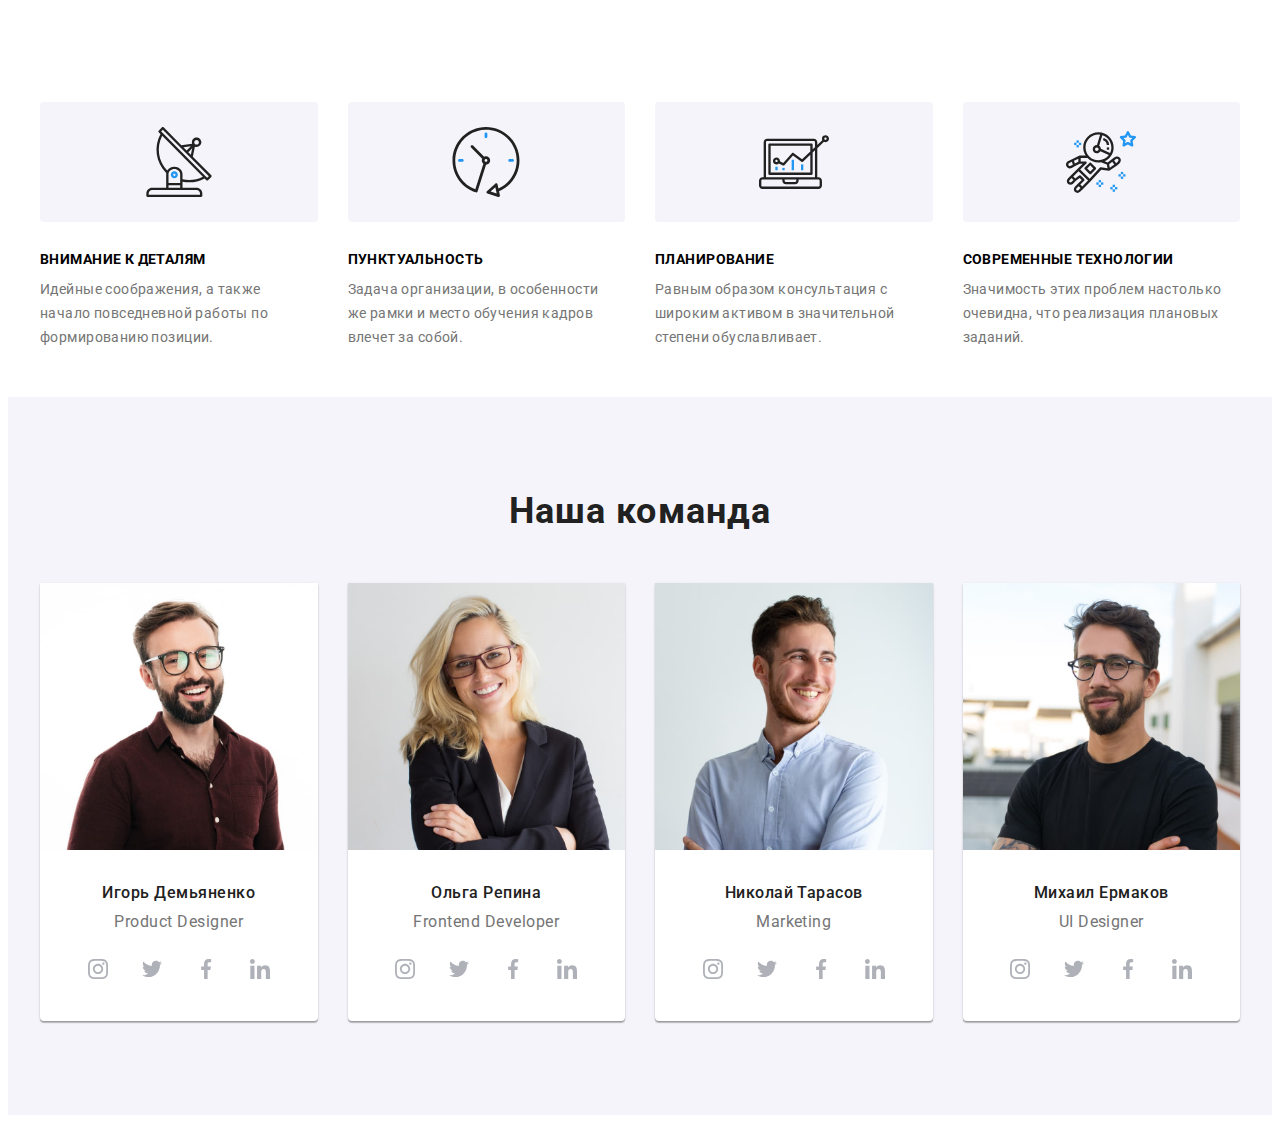
==== index.html @ 7a30603c "hw-8 section "pec" 90%" ====
<!DOCTYPE html>
<html lang="en">
<head>
    <meta charset="UTF-8">
    <meta http-equiv="X-UA-Compatible" content="IE=edge">
    <meta name="viewport" content="width=device-width, initial-scale=1.0">
    <link rel="preconnect" href="https://fonts.googleapis.com">
    <link rel="preconnect" href="https://fonts.gstatic.com" crossorigin>
    <link href="https://fonts.googleapis.com/css2?family=Raleway:wght@700&family=Roboto:wght@400;500;700;900&display=swap"
       rel="stylesheet"/>
    <title>Document</title>
<link rel="stylesheet" href="https://cdnjs.cloudflare.com/ajax/libs/modern-normalize/1.1.0/modern-normalize.min.css"
    integrity="sha512-wpPYUAdjBVSE4KJnH1VR1HeZfpl1ub8YT/NKx4PuQ5NmX2tKuGu6U/JRp5y+Y8XG2tV+wKQpNHVUX03MfMFn9Q=="
    crossorigin="anonymous" referrerpolicy="no-referrer" />
    <link rel="stylesheet" href="./css/styles.css">
    <link rel="stylesheet" href="./css/main.min.css"/>
</head>

<body>
    <!--<header class="header">
        <div class="container">
            <nav class="nav">
                <a href="" class="logo nav__logo link">Web<span class="logo__accent">Studio</span></a>
                <ul class="nav__list list">
                    <li class="nav__item">
                        <a href="" class="nav__link current link">Студия</a>
                    </li>
                    <li class="nav__item">
                        <a href="./portfolio.html" class="nav__link link">Портфолио</a>
                    </li>
                    <li class="nav__item">
                        <a href="" class="nav__link link">Контакты</a>
                    </li>
                </ul>
            </nav>
            <div class="connect">
                <ul class="connect__list list">
                    <li class="connect__item">
                        <a href="mailto:info@devstudio.com" class="connect__link link">
                            <svg class="connect__mail" width="16" height="12">
                                <use href="./images/symbol-defs.svg#icon-envelope"></use>
                            </svg>
                            info@devstudio.com
                        </a>
                    </li>
                    <li class="connect__item">
                        <a href="tel:+380961111111" class="connect__link link">
                            <svg class="connect__tel" width="10" height="16">
                                <use href="./images/symbol-defs.svg#icon-smartphone"></use>
                            </svg>
                            +38 096 111 11 11
                        </a>
                    </li>
                </ul>
            </div>
        </div>
    </header>-->
    <main>
    <!--<section class="hero">
        <div class="container">
        <h1 class="hero-title">Эффективные решения для вашего бизнеса</h1>
        <button type="button" class="hero-btn" data-modal-open>Заказать услугу</button>
        </div>
    </section>-->
    <section class="pec">
        <div class="container">
        
        <ul class="pec-list list">
            <li class="pec-item pec-icon-antenna">
                <h3 class="pec-text">Внимание к деталям</h3>
                <p class="pec-bottom-text bottom-text">Идейные соображения, а также начало повседневной работы по формированию позиции.</p>
            </li>
            <li class="pec-item pec-icon-clock">
                <h3 class="pec-text">Пунктуальность</h3>
                <p class="pec-bottom-text bottom-text">Задача организации, в особенности же рамки и место обучения кадров влечет за собой.</p>
            </li>
            <li class="pec-item pec-icon-diagram">
                <h3 class="pec-text">Планирование</h3>
                <p class="pec-bottom-text bottom-text">Равным образом консультация с широким активом в значительной степени обуславливает.</p>
            </li>
            <li class="pec-item pec-icon-astronaut">
                <h3 class="pec-text">Современные технологии</h3>
                <p class="pec-bottom-text bottom-text">Значимость этих проблем настолько очевидна, что реализация плановых заданий.</p>
            </li>
        </ul>
        </div>
    </section>
    <!--<section class="work">
        <div class="container">
        <h2 class="work-title title">Чем мы занимаемся</h2>
        <ul class="work-list list">
            <li class="work-item">
                <div class="work-img-text">
                <img src="./images/img.jpg" alt="Верстка" width="370"/>
                    <p class="work-bottom-text">
                        Десктопные Приложения
                    </p>
                </div>
            </li>
            <li class="work-item">
                <div class="work-img-text">
                <img src="./images/img_1.jpg" alt="Дизайн" width="370"/>
                <p class="work-bottom-text">
                    Мобильные приложения
                </p>
                </div>
            </li>
            <li class="work-item">
                <div class="work-img-text">
                <img src="./images/img_2.jpg" alt="Оформление" width="370"/>
                <p class="work-bottom-text">
                    Дизайнерские решения 
                </p>
                </div>
            </li>
        </ul>
        </div>
    </section>-->
    <section class="team">
        <div class="container">
        <h2 class="team__title title">Наша команда</h2>
        <ul class="team__list list">
        <li class="team__item">
            <img src="./images/img_3.jpg" alt="Мужчина в бордовой рубашке" width="270"/>
            <div class="managers">
            <h3 class="managers__name">Игорь Демьяненко</h3>
            <p class="managers__position">Product Designer</p>
            <ul class="soc__list list">
                <li class="soc__item">
                    <a href="" class="soc__link link">
                        <svg class="soc__icon" width="20" height="20">
                            <use href="./images/symbol-defs.svg#icon-instagram"></use>
                        </svg>
                    </a>
                </li>
                <li class="soc__item">
                    <a href="" class="soc__link link">
                        <svg class="soc__icon" width="20" height="20">
                            <use href="./images/symbol-defs.svg#icon-twitter"></use>
                        </svg>
                    </a>
                </li>
                <li class="soc__item">
                 <a href="" class="soc__link link">
                    <svg class="soc__icon" width="20" height="20">
                        <use href="./images/symbol-defs.svg#icon-facebook"></use>
                    </svg>
                </a>
                </li>
                <li class="soc__item">
                    <a href="" class="soc__link link">
                        <svg class="soc__icon" width="20" height="20">
                            <use href="./images/symbol-defs.svg#icon-linkedin"></use>
                        </svg>
                    </a>
                </li>
            </ul>
            </div>
        </li>
        <li class="team__item">
            <img src="./images/img_4.jpg" alt="Женщина в пиджаке" width="270" />
            <div class="managers">
            <h3 class="managers__name">Ольга Репина</h3>
            <p class="managers__position">Frontend Developer</p>
            <ul class="soc__list list">
                <li class="soc__item">
                    <a href="" class="soc__link link">
                        <svg class="soc__icon" width="20" height="20">
                            <use href="./images/symbol-defs.svg#icon-instagram"></use>
                        </svg>
                    </a>
                </li>
                <li class="soc__item">
                    <a href="" class="soc__link link">
                        <svg class="soc__icon" width="20" height="20">
                            <use href="./images/symbol-defs.svg#icon-twitter"></use>
                        </svg>
                    </a>
                </li>
                <li class="soc__item">
                    <a href="" class="soc__link link">
                        <svg class="soc__icon" width="20" height="20">
                            <use href="./images/symbol-defs.svg#icon-facebook"></use>
                        </svg>
                    </a>
                </li>
                <li class="soc__item">
                    <a href="" class="soc__link link">
                        <svg class="soc__icon" width="20" height="20">
                            <use href="./images/symbol-defs.svg#icon-linkedin"></use>
                        </svg>
                    </a>
                </li>
            </ul>
            </div>
        </li>
        <li class="team__item">
            <img src="./images/img_5.jpg" alt="Мужчина в белой рубашке" width="270" />
            <div class="managers">
            <h3 class="managers__name">Николай Тарасов</h3>
            <p class="managers__position">Marketing</p>
            <ul class="soc__list list">
                <li class="soc__item">
                    <a href="" class="soc__link link">
                        <svg class="soc__icon" width="20" height="20">
                            <use href="./images/symbol-defs.svg#icon-instagram"></use>
                        </svg>
                    </a>
                </li>
                <li class="soc__item">
                    <a href="" class="soc__link link">
                        <svg class="soc__icon" width="20" height="20">
                            <use href="./images/symbol-defs.svg#icon-twitter"></use>
                        </svg>
                    </a>
                </li>
                <li class="soc__item">
                    <a href="" class="soc__link link">
                        <svg class="soc__icon" width="20" height="20">
                            <use href="./images/symbol-defs.svg#icon-facebook"></use>
                        </svg>
                    </a>
                </li>
                <li class="soc__item">
                    <a href="" class="soc__link link">
                        <svg class="soc__icon" width="20" height="20">
                            <use href="./images/symbol-defs.svg#icon-linkedin"></use>
                        </svg>
                    </a>
                </li>
            </ul>
            </div>
        </li>
        <li class="team__item">
            <img src="./images/img_6.jpg" alt="Мужчина в черной футболке" width="270" />
            <div class="managers">
            <h3 class="managers__name">Михаил Ермаков</h3>
            <p class="managers__position">UI Designer</p>
            <ul class="soc__list list">
                <li class="soc__item">
                    <a href="" class="soc__link link">
                        <svg class="soc__icon" width="20" height="20">
                            <use href="./images/symbol-defs.svg#icon-instagram"></use>
                        </svg>
                    </a>
                </li>
                <li class="soc__item">
                    <a href="" class="soc__link link">
                        <svg class="soc__icon" width="20" height="20">
                            <use href="./images/symbol-defs.svg#icon-twitter"></use>
                        </svg>
                    </a>
                </li>
                <li class="soc__item">
                    <a href="" class="soc__link link">
                        <svg class="soc__icon" width="20" height="20">
                            <use href="./images/symbol-defs.svg#icon-facebook"></use>
                        </svg>
                    </a>
                </li>
                <li class="soc__item">
                    <a href="" class="soc__link link">
                        <svg class="soc__icon" width="20" height="20">
                            <use href="./images/symbol-defs.svg#icon-linkedin"></use>
                        </svg>
                    </a>
                </li>
            </ul>
            </div>
        </li>
        </ul>
        </div>
    </section>
    <!--<section class="clients">
        <h2 class="clients-title title">Постоянные клиенты</h2>
        <div class="container">
        <ul class="clients-list list">
            <li class="clients-item">
                <a href="" class="clients-link link">
                    <svg class="clients-icon" width="41" height="47">
                        <use href="./images/symbol-defs.svg#icon-group-1"></use>
                    </svg>
                </a>
            </li>
            <li class="clients-item">
                <a href="" class="clients-link link">
                    <svg class="clients-icon" width="40" height="52">
                        <use href="./images/symbol-defs.svg#icon-group-2"></use>
                    </svg>
                </a>
            </li>
            <li class="clients-item">
                <a href="" class="clients-link link">
                    <svg class="clients-icon" width="43" height="41">
                        <use href="./images/symbol-defs.svg#icon-group-3"></use>
                    </svg>
                </a>
            </li>
            <li class="clients-item">
                <a href="" class="clients-link link">
                    <svg class="clients-icon" width="84" height="41">
                        <use href="./images/symbol-defs.svg#icon-group-4"></use>
                    </svg>
                </a>
            </li>
            <li class="clients-item">
                <a href="" class="clients-link link">
                    <svg class="clients-icon" width="62" height="45">
                        <use href="./images/symbol-defs.svg#icon-group-5"></use>
                    </svg>
                </a>
            </li>
            <li class="clients-item">
                <a href="" class="clients-link link">
                    <svg class="clients-icon" width="94" height="44">
                        <use href="./images/symbol-defs.svg#icon-group-6"></use>
                    </svg>
                </a>
            </li>
        </ul>
        </div>
    </section>-->
    </main>
<!--<footer class="footer">
    <div class="container footer-box">
        <div class="footer-contacts">
            <p><a href="" class="footer-logo link">Web<span class="footer-logo-accent">Studio</span></a></p>
            <address>
                <ul class="footer-list list">
                    <li class="item-footer-adress">
                        <a href="https://goo.gl/maps/q3abTTobCWLt5fVt5" target="_blank"
                        rel="noopener nofollow noreferrer" class="footer-adress link">
                        г. Киев, пр-т Леси Украинки, 26
                        </a>
                    </li>
                    <li class="item-footer-mail">
                        <a href="mailto:info@devstudio.com" class="footer-mail link">
                            info@devstudio.com
                        </a>
                    </li>
                    <li class="item-footer-mail">
                        <a href="tel:+380961111111" class="footer-tel link">
                            +38 096 111 11 11
                        </a>
                    </li>
                </ul>
            </address>
        </div>
        <div class="footer-connect">
            <p class="connect-title">Присоединяйтесь</p>
            <ul class="connect-soc-list list">
                <li class="connect-soc-item">
                    <a href="" class="connect-soc-link link">
                        <svg class="connect-soc-icon" width="20" height="20">
                            <use href="./images/symbol-defs.svg#icon-instagram"></use>
                        </svg>
                    </a>
                </li>
                <li class="connect-soc-item">
                    <a href="" class="connect-soc-link link">
                        <svg class="connect-soc-icon" width="20" height="20">
                            <use href="./images/symbol-defs.svg#icon-twitter"></use>
                        </svg>
                    </a>
                </li>
                <li class="connect-soc-item">
                    <a href="" class="connect-soc-link link">
                        <svg class="connect-soc-icon" width="20" height="20">
                            <use href="./images/symbol-defs.svg#icon-facebook"></use>
                        </svg>
                    </a>
                </li>
                <li class="connect-soc-item">
                    <a href="" class="connect-soc-link link">
                        <svg class="connect-soc-icon" width="20" height="20">
                            <use href="./images/symbol-defs.svg#icon-linkedin"></use>
                        </svg>
                    </a>
                </li>
            </ul>
        </div>
        <div class="footer-mailing">
            <p class="footer-mailing-title">Подпишитесь на рассылку</p>
            <div class="footer-mailing-input">
                    <input
                    type="email"
                    name="user-email"
                    class="footer-input"
                    placeholder="E-mail"
                    required
                    />
                <button type="submit" class="footer-btn">
                    Подписаться
                    <svg class="footer-send-icon" width="24" height="24">
                        <use href="./images/symbol-defs.svg#icon-icon-send"></use>
                    </svg>
                </button>
        </div>
    </div>

</footer>-->
<!--<div class="backdrop is-hidden" data-modal>
    <div class="modal">
     <button type="button" class="modal-close-btn" data-modal-close>
        <svg class="modal-btn-icon" width="18" height="18">
            <use href="./images/symbol-defs.svg#icon-close-black-18dp-2-1-1"></use>
        </svg>
     </button> 
     <p class="modal-title">Оставьте свои данные, мы вам перезвоним</p>
     <form>
        <div class="modal-field">
        <label for="user-name" class="modal-label">Имя</label>
        <div class="input-wrap">
        <input
         type="text"
         name="user-name"
         class="modal-input"
         placeholder=""
         required
         id="user-name"/>
         <svg class="modal-icon" width="18" height="18">
            <use href="./images/symbol-defs.svg#icon-person-black-18dp-1"></use>
         </svg>
        </div>
        </div>
         <div class="modal-field">
        <label for="user-tel" class="modal-label">Телефон</label>
        <div class="input-wrap">
        <input
         type="tel"
         name="user-tel"
         class="modal-input"
         placeholder=""
         required
         id="user-tel"/>
        <svg class="modal-icon" width="18" height="18">
            <use href="./images/symbol-defs.svg#icon-phone-black-18dp-1"></use>
        </svg>
        </div>
        </div>
         <div class="modal-field">
        <label for="user-email" class="modal-label">Почта</label>
        <div class="input-wrap">
        <input
        type="email"
        name="user-email"
        class="modal-input"
        placeholder=""
        required
        id="user-email"/>
        <svg class="modal-icon" width="18" height="18">
            <use href="./images/symbol-defs.svg#icon-email-black-18dp-1"></use>
        </svg>
        </div>
        </div>
        <div class="modal-field">
        <label for="user-teхt" class="modal-label">Комментарий</label>
        <textarea
         name="user-text"
         id="user-text"
         class="modal-text"
         placeholder="Введите текст"></textarea>
        </div>
        <div class="modal-field-chek">
            <input
              type="checkbox"
              name="privacy"
              value="true"
              class="modal-check visually-hidden"
              id="privacy"
              />
              <label for="privacy" class="check-text">
                <span>
                <svg class="check-icon" width="11" height="8">
                    <use href="./images/symbol-defs.svg#icon-icon-check"></use>
                </svg>
                </span>Соглашаюсь с рассылкой и принимаю <a href="" class="checkbox-link">Условия договора</a>
                </label>
        </div>
        <button type="submit" class="modal-btn btn">Отправить</button>
     </form>
    </div>
</div>-->
<script src="https://unpkg.com/aos@2.3.1/dist/aos.js"></script>
<script>
    AOS.init();
</script>
<script src="./js/modal.js"></script>
</body>
</html>
---- css/main.min.css ----
:root{--accent-color: #2196F3;--accent-background-color: #2F303A;--timing-function: cubic-bezier(0.4, 0, 0.2, 1)}p,h1,h2,h3,h4,h5,h6{margin:0}ul,ol{margin:0;padding-left:0}button{cursor:pointer}img{max-width:100%;height:auto;width:100%}body{font-family:"Roboto",sans-serif;background-color:#fff}.list{list-style:none}.link{text-decoration:none}.visually-hidden{position:absolute;white-space:nowrap;width:1px;height:1px;overflow:hidden;border:0;padding:0;clip:rect(0 0 0 0);clip-path:inset(50%);margin:-1px}.container{width:100%;margin:0 auto;padding-left:15px;padding-right:15px}@media screen and (min-width: 480px){.container{width:480px}}@media screen and (min-width: 768px){.container{width:768px}}@media screen and (min-width: 1200px){.container{width:1200px}}.title{font-weight:700;font-size:28px;line-height:1.17;text-align:center;letter-spacing:.03em;color:#212121}@media screen and (min-width: 768px){.title{font-size:28px;line-height:1.17}}@media screen and (min-width: 1200px){.title{font-size:36px;line-height:1.16}}.btn{font-family:inherit;font-weight:500;font-size:16px;line-height:1.62;text-align:center;letter-spacing:.03em;cursor:pointer}.bottom-text{font-weight:400;letter-spacing:.03em;color:#757575}.soc__list{display:flex;justify-content:center}.soc__item{width:44px;height:44px;margin-right:10px}.soc__item:last-child{margin-right:0px}.soc__link{width:100%;height:100%;background-color:#fff;border-radius:50%;display:flex;align-items:center;justify-content:center;transition-property:background-color;transition-duration:250ms;transition-timing-function:var(--timing-function);transition-delay:0}.soc__link:hover,.soc__link:focus{background-color:#2196f3}.soc__link:hover .soc__icon,.soc__link:hover .soc__icon,.soc__link:focus .soc__icon,.soc__link:focus .soc__icon{fill:#fff}.soc__icon{fill:#afb1b8;transition-property:fill;transition-duration:250ms;transition-timing-function:var(--timing-function);transition-delay:0}.backdrop{width:100%;height:100%;position:fixed;top:0;background-color:rgba(25,38,28,.4);transition:opacity 500ms,visibility 500ms}.backdrop .is-hidden .modal{transform:translate(-50%, -50%) scale(0) rotate(180deg)}.modal{width:528px;min-height:581px;background:#fff;box-shadow:0px 1px 3px rgba(0,0,0,.12),0px 1px 1px rgba(0,0,0,.14),0px 2px 1px rgba(0,0,0,.2);border-radius:4px;position:absolute;left:50%;top:50%;transform:translate(-50%, -50%) scale(1) rotate(0);transition:transform 500ms;padding:40px}.modal-close-btn{width:30px;height:30px;background-color:rgba(0,0,0,0);border:1px solid #999;border-radius:50%;position:absolute;top:8px;right:8px;display:flex;align-items:center;justify-content:center;padding:0}.modal-btn-icon:hover{fill:#2196f3}.is-hidden{visibility:hidden;opacity:0;pointer-events:none}.no-scroll{overflow:hidden}.modal-title{font-weight:700;font-size:20px;line-height:1.15;text-align:center;letter-spacing:.03em;color:#212121;margin-bottom:12px}.modal-input{width:100%;height:40px;border:1px solid rgba(33,33,33,.2);border-radius:4px;cursor:pointer;padding-left:42px;transition-property:border-color;transition-duration:250ms;transition-timing-function:var(--timing-function);transition-delay:0}.modal-input:hover,.modal-input:focus{border-color:#2196f3}.modal-input:hover+.modal-icon,.modal-input:hover+.modal-icon,.modal-input:focus+.modal-icon,.modal-input:focus+.modal-icon{fill:#2196f3}.modal-field{margin-bottom:10px}.input-wrap{position:relative}.modal-icon{position:absolute;left:12px;top:50%;transform:translateY(-50%);transition-property:fill;transition-duration:250ms;transition-timing-function:var(--timing-function);transition-delay:0}.modal-icon:hover,.modal-icon:focus{fill:#2196f3}.modal-label{font-weight:400;font-size:12px;line-height:1.16;letter-spacing:.01em;color:#757575;margin-bottom:4px;display:block}.modal-text{width:100%;height:120px;border:1px solid rgba(33,33,33,.2);border-radius:4px;resize:none;margin-bottom:4px;cursor:pointer;padding-top:12px;padding-left:16px;transition-property:border-color;transition-duration:250ms;transition-timing-function:var(--timing-function);transition-delay:0}.modal-text:hover,.modal-text:focus{border-color:#2196f3}.modal-text::placeholder{font-weight:400;font-size:12px;line-height:1.16;letter-spacing:.01em;color:rgba(117,117,117,.5)}.modal-field-check{margin-top:10px}.check-text{font-family:"Roboto";font-style:normal;font-weight:400;font-size:14px;line-height:1.71;letter-spacing:.03em;color:#757575;display:flex;justify-content:center;align-items:center;margin-top:10px}.check-text span{width:16px;height:15px;border:2px solid #212121;border-radius:3px;margin-right:7px;display:flex;align-items:center;justify-content:center}.check-icon{fill:rgba(0,0,0,0)}.modal-check:checked+.check-text span{background-color:var(--accent-color);border:none}.modal-check:checked+.check-text .check-icon{fill:#fff}.checkbox-link{margin-left:5px;color:var(--accent-color)}.modal-btn{width:200px;height:50px;font-weight:700;font-size:16px;line-height:30px;display:flex;justify-content:center;align-items:center;text-align:center;letter-spacing:.06em;color:#fff;background:#2196f3;box-shadow:0px 4px 4px rgba(0,0,0,.15);border-radius:4px;border:none;cursor:pointer;margin-left:125px;margin-top:30px;transition-property:background,box-shadow,border-radius;transition-duration:250ms;transition-timing-function:var(--timing-function);transition-delay:0}.modal-btn:hover,.modal-btn:focus{background:#188ce8;box-shadow:0px 4px 4px rgba(0,0,0,.15);border-radius:4px}.header{background-color:#fff;padding-top:25px;padding-bottom:25px;border:1px solid #ececec}.header .container{display:flex;align-items:center}.nav{display:flex;align-items:center}.nav__list{display:flex}.connect__list{display:flex}.nav__logo{font-family:"Raleway";font-weight:700;font-size:26px;line-height:1.19;letter-spacing:.03em;color:var(--accent-color);margin-right:93px}.logo__accent{color:#212121}.nav__link{font-weight:500;font-size:14px;line-height:1.14;letter-spacing:.02em;color:#212121;position:relative;transition-property:color;transition-duration:250ms;transition-timing-function:var(--timing-function);transition-delay:0}.nav__link.current::after{content:"";position:absolute;width:100%;height:4px;background-color:var(--accent-color);border-radius:2px;left:0;bottom:-34px}.nav__link:hover,.nav__link:focus{color:var(--accent-color)}.nav__item{transition-property:fill;transition-duration:250ms;transition-timing-function:var(--timing-function);transition-delay:0}.nav__item:not(:last-child){margin-right:50px}.nav__item:hover .connect__mail,.nav__item:focus .connect__mail{fill:var(--accent-color)}.nav__item:hover .connect__tel,.nav__item:focus .connect__tel{fill:var(--accent-color)}.connect__item{justify-content:center;transition-property:fill;transition-duration:250ms;transition-timing-function:var(--timing-function);transition-delay:0}.connect__item:not(:last-child){margin-right:50px}.connect{margin-left:auto}.connect__link{font-weight:500;font-size:14px;line-height:1.14;letter-spacing:.02em;color:#757575;transition-property:color;transition-duration:250ms;transition-timing-function:var(--timing-function);transition-delay:0}.connect__link:hover,.connect__link:focus{color:var(--accent-color)}.connect__mail{width:16px;height:12px;background-color:#fff;display:inline-block;justify-content:center;align-items:center;margin-right:10px;transition-property:fill;transition-duration:250ms;transition-timing-function:var(--timing-function);transition-delay:0;fill:currentColor}.connect__tel{width:10px;height:16px;background-color:#fff;display:inline-block;justify-content:center;align-items:center;margin-right:10px;transition-property:fill;transition-duration:250ms;transition-timing-function:var(--timing-function);transition-delay:0;fill:currentColor}.hero{background-color:var(--accent-background-color);background-image:linear-gradient(rgba(47, 48, 58, 0.4), rgba(47, 48, 58, 0.4)),url(../images/hero-bg.jpg);background-repeat:no-repeat;background-position:center;background-size:cover;padding-top:200px;padding-bottom:210px;align-items:center;justify-content:center}.hero-title{font-weight:900;font-size:44px;line-height:1.36;text-align:center;letter-spacing:.06em;text-transform:uppercase;width:696px;color:#fff;margin:0 auto}.hero-btn{width:200px;height:50px;font-family:inherit;font-weight:700;font-size:16px;line-height:1.87;display:flex;justify-content:center;align-items:center;text-align:center;letter-spacing:.06em;color:#fff;background:#2196f3;box-shadow:0px 4px 4px rgba(0,0,0,.15);border-radius:4px;cursor:pointer;margin-top:30px;margin-left:500px;transition-property:background,box-shadow,border-radius;transition-duration:250ms;transition-timing-function:var(--timing-function);transition-delay:0}.hero-btn:hover,.hero-btn:focus{background:#188ce8;box-shadow:0px 4px 4px rgba(0,0,0,.15);border-radius:4px}.pec{padding-top:60px;padding-bottom:60px}@media screen and (min-width: 768px){.pec{padding-top:60px;padding-bottom:60px}}@media screen and (min-width: 1200px){.pec{padding-top:94px;padding-bottom:47px}}.pec-text{font-weight:700;font-size:14px;line-height:1.14;letter-spacing:.03em;text-transform:uppercase;text-align:center;color:var(--contet-title-color)}@media screen and (min-width: 768px){.pec-text{text-align:center}}@media screen and (min-width: 1200px){.pec-text{text-align:left}}.pec-list{display:flex;flex-wrap:wrap;gap:30px}.pec-bottom-text{font-size:14px;line-height:1.71;padding-top:10px;width:450px}@media screen and (min-width: 768px){.pec-bottom-text{width:354px}}@media screen and (min-width: 1200px){.pec-bottom-text{width:270px}}.pec-item{width:100%}@media screen and (min-width: 768px){.pec-item{width:calc((100% - 30px)/2)}}@media screen and (min-width: 1200px){.pec-item{width:calc((100% - 90px)/4)}}.pec-item::before{display:block;content:"";height:120px;background:#f5f4fa;border-radius:4px;background-repeat:no-repeat;background-position:center;margin-bottom:30px}.pec-icon-antenna::before{background-image:url(../images/antenna-pec.svg)}.pec-icon-clock::before{background-image:url(../images/clock-pec.svg)}.pec-icon-diagram::before{background-image:url(../images/diagram-pec.svg)}.pec-icon-astronaut::before{background-image:url(../images/astronaut-pec.svg)}.work{padding-top:47px;padding-bottom:94px}.work-list{margin-top:50px;display:flex}.work-item:not(:last-child){margin-right:30px}.work-img-text{position:relative;overflow:hidden;width:100%}.work-bottom-text{position:absolute;width:100%;height:70px;bottom:4px;font-weight:700;font-size:14px;line-height:1,14;text-align:center;letter-spacing:.03em;text-transform:uppercase;padding-top:27px;padding-bottom:27px;color:#fff;background-color:rgba(47,48,58,.8)}.team{background-color:#f5f4fa;padding-top:60px;padding-bottom:60px}@media screen and (min-width: 768px){.team{padding-top:60px;padding-bottom:60px}}@media screen and (min-width: 1200px){.team{padding-top:94px;padding-bottom:94px}}.team__title{margin-bottom:30px}@media screen and (min-width: 768px){.team__title{margin-bottom:30px}}@media screen and (min-width: 1200px){.team__title{margin-bottom:50px}}.team__list{display:flex;flex-wrap:wrap;gap:30px}.team__item{width:100%;background-color:#fff;box-shadow:0px 1px 3px rgba(0,0,0,.12),0px 1px 1px rgba(0,0,0,.14),0px 2px 1px rgba(0,0,0,.2);border-radius:0px 0px 4px 4px}@media screen and (min-width: 768px){.team__item{width:calc((100% - 30px)/2)}}@media screen and (min-width: 1200px){.team__item{width:calc((100% - 90px)/4)}}.managers{padding-top:30px;padding-bottom:30px}.managers__name{font-weight:500;font-size:16px;line-height:1.18;text-align:center;letter-spacing:.03em;color:#212121}.managers__position{font-weight:400;letter-spacing:.03em;color:#757575;font-size:16px;line-height:1.18;text-align:center;margin-top:10px;margin-bottom:16px}.footer{background-color:var(--accent-background-color);font-style:normal;padding-top:60px;padding-bottom:60px;display:flex}.footer-box{display:inline-flex}.footer-connect{margin-left:70px;margin-top:12px}.footer-logo{font-family:"Raleway";font-weight:700;font-size:26px;line-height:1.19;letter-spacing:.03em;color:var(--accent-color)}.footer-list{margin-top:20px}.footer-adress{font-style:normal;font-weight:400;font-size:14px;line-height:1.71;letter-spacing:.03em;margin-bottom:9px;color:#fff;transition-property:color;transition-duration:250ms;transition-timing-function:var(--timing-function);transition-delay:0}.footer-adress:hover,.footer-adress:focus{color:var(--accent-color)}.footer-mail{font-style:normal;font-weight:400;font-size:14px;line-height:1.71;letter-spacing:.03em;color:rgba(255,255,255,.6);transition-property:color;transition-duration:250ms;transition-timing-function:var(--timing-function);transition-delay:0}.footer-mail:hover,.footer-mail:focus{color:var(--accent-color)}.footer-tel{font-style:normal;font-weight:400;font-size:14px;line-height:1.71;letter-spacing:.03em;color:rgba(255,255,255,.6);transition-property:color;transition-duration:250ms;transition-timing-function:var(--timing-function);transition-delay:0}.footer-tel:hover,.footer-tel:focus{color:var(--accent-color)}.footer-logo-accent{color:#f5f4fa}.item-footer-mail{margin-top:9px}.item-footer-tel{margin-top:9px}.connect-soc-list{display:flex}.connect-soc-item{width:44px;height:44px;margin-right:10px}.connect-soc-item:last-child{margin-right:10px}.connect-soc-link{width:100%;height:100%;background-color:rgba(255,255,255,.1);border-radius:50%;display:flex;align-items:center;justify-content:center;transition-property:background-color;transition-duration:250ms;transition-timing-function:var(--timing-function);transition-delay:0}.connect-soc-link:hover,.connect-soc-link:focus{background-color:#2196f3}.connect-soc-link:hover .connect-soc-icon,.connect-soc-link:hover .connect-soc-icon,.connect-soc-link:focus .connect-soc-icon,.connect-soc-link:focus .connect-soc-icon{fill:#fff}.connect-soc-icon{fill:#fff;transition-property:fill;transition-duration:250ms;transition-timing-function:var(--timing-function);transition-delay:0}.connect-soc{padding-top:72px;padding-bottom:100px}.connect-soc-list{margin-top:20px}.connect-title{font-weight:700;font-size:14px;line-height:1.14;letter-spacing:.03em;text-transform:uppercase;color:#fff}.footer-mailing{padding-top:12px;padding-left:93px}.footer-mailing-title{font-style:normal;font-weight:700;font-size:14px;line-height:1.14;letter-spacing:.03em;text-transform:uppercase;color:#fff}.footer-mailing-input{display:flex}.footer-input{width:358px;height:50px;border:1px solid rgba(255,255,255,.3);filter:drop-shadow(0px 4px 4px rgba(0, 0, 0, 0.15));border-radius:4px;color:#fff;margin-top:10px;padding-left:16px;background-color:#2f303a;cursor:pointer}.footer-input::placeholder{font-family:"Roboto";font-style:normal;font-weight:400;font-size:16px;line-height:1.25;display:flex;align-items:center;letter-spacing:.03em;color:rgba(255,255,255,.6)}.footer-btn{width:200px;height:50px;background:#2196f3;box-shadow:0px 4px 4px rgba(0,0,0,.15);border-radius:4px;border:none;margin-top:10px;margin-left:12px;font-family:"Roboto";font-style:normal;font-weight:700;font-size:16px;line-height:1.88;display:flex;align-items:center;text-align:center;justify-content:center;letter-spacing:.06em;color:#fff;transition-property:background,box-shadow,border-radius;transition-duration:250ms;transition-timing-function:var(--timing-function);transition-delay:0}.footer-btn:hover,.footer-btn:focus{background:#188ce8;box-shadow:0px 4px 4px rgba(0,0,0,.15);border-radius:4px}.footer-send-icon{margin-left:10px}.portf{padding-top:94px;padding-bottom:94px}.portfolio-list-btn{display:flex;justify-content:center}.portfolio-item-btn:not(:last-child){margin-right:8px}.portfolio-list{display:flex;flex-wrap:wrap;margin-top:50px;margin-left:-30px;margin-bottom:-30px}.portfolio-item{background:#fff;border:1px solid #eee;flex-basis:calc(11.1111111111% - 30px);margin-left:30px;margin-bottom:30px;transition-property:box-shadow;transition-duration:250ms;transition-timing-function:var(--timing-function);transition-delay:0}.portfolio-item:hover,.portfolio-item:focus{box-shadow:0px 1px 1px rgba(0,0,0,.12),0px 4px 4px rgba(0,0,0,.06),1px 4px 6px rgba(0,0,0,.16)}.portfolio-item:hover .portfolio-top-text,.portfolio-item:focus .portfolio-top-text{transform:translateY(0)}.portfolio-top-wrap{position:relative;overflow:hidden}.portfolio-top-text{position:absolute;top:0%;font-style:normal;font-weight:400;font-size:18px;line-height:1.55;height:100%;letter-spacing:.03em;color:#fff;background-color:rgba(33,150,243,.9);padding-top:63px;padding-right:24px;padding-bottom:63px;padding-left:24px;transition-property:transform;transition-duration:250ms;transition-timing-function:var(--timing-function);transition-delay:0;transform:translateY(100%);transition:transform 250ms cubic-bezier(0.4, 0, 0.2, 1)}.portfolio-btn{color:#212121;width:128px;height:38px;background-color:#f5f4fa;border-radius:4px;transition-property:color,background-color,box-shadow;transition-duration:250ms;transition-timing-function:var(--timing-function)}.portfolio-btn:hover,.portfolio-btn:focus{color:#fff;background-color:#2196f3;box-shadow:0px 3px 1px rgba(0,0,0,.1),0px 1px 2px rgba(0,0,0,.08),0px 2px 2px rgba(0,0,0,.12)}.portfolio-btn-all{color:#212121;background-color:#f5f4fa;border-radius:4px;width:73px;height:38px;transition-property:color,background-color,box-shadow;transition-duration:250ms;transition-timing-function:var(--timing-function);transition-delay:0}.portfolio-btn-all:hover,.portfolio-btn-all:focus{color:#fff;background-color:#2196f3;box-shadow:0px 3px 1px rgba(0,0,0,.1),0px 1px 2px rgba(0,0,0,.08),0px 2px 2px rgba(0,0,0,.12)}.portfolio-text{font-weight:700;font-size:18px;line-height:2;letter-spacing:.06em;color:#212121}.portfolio-bottom-text{font-size:16px;line-height:1.87;margin-top:4px}.portf-bottom-title{padding-top:20px;padding-right:24px;padding-bottom:20px;padding-left:24px}.clients{padding-top:94px;padding-bottom:94px}.clients-list{margin-top:50px;display:flex;justify-content:center}.clients-item:not(:last-child){margin-right:30px}.clients-link{width:170px;height:92px;border:1px solid #afb1b8;border-radius:4px background-color #fff;display:flex;align-items:center;justify-content:center;transition-property:border;transition-duration:250ms;transition-timing-function:var(--timing-function);transition-delay:0}.clients-link:hover,.clients-link:focus{border:1px solid #2196f3}.clients-link:hover .clients-icon,.clients-link:hover .clients-icon,.clients-link:focus .clients-icon,.clients-link:focus .clients-icon{fill:#2196f3}.clients-icon{fill:#afb1b8;transition-property:fill;transition-duration:250ms;transition-timing-function:var(--timing-function);transition-delay:0}/*# sourceMappingURL=main.min.css.map */
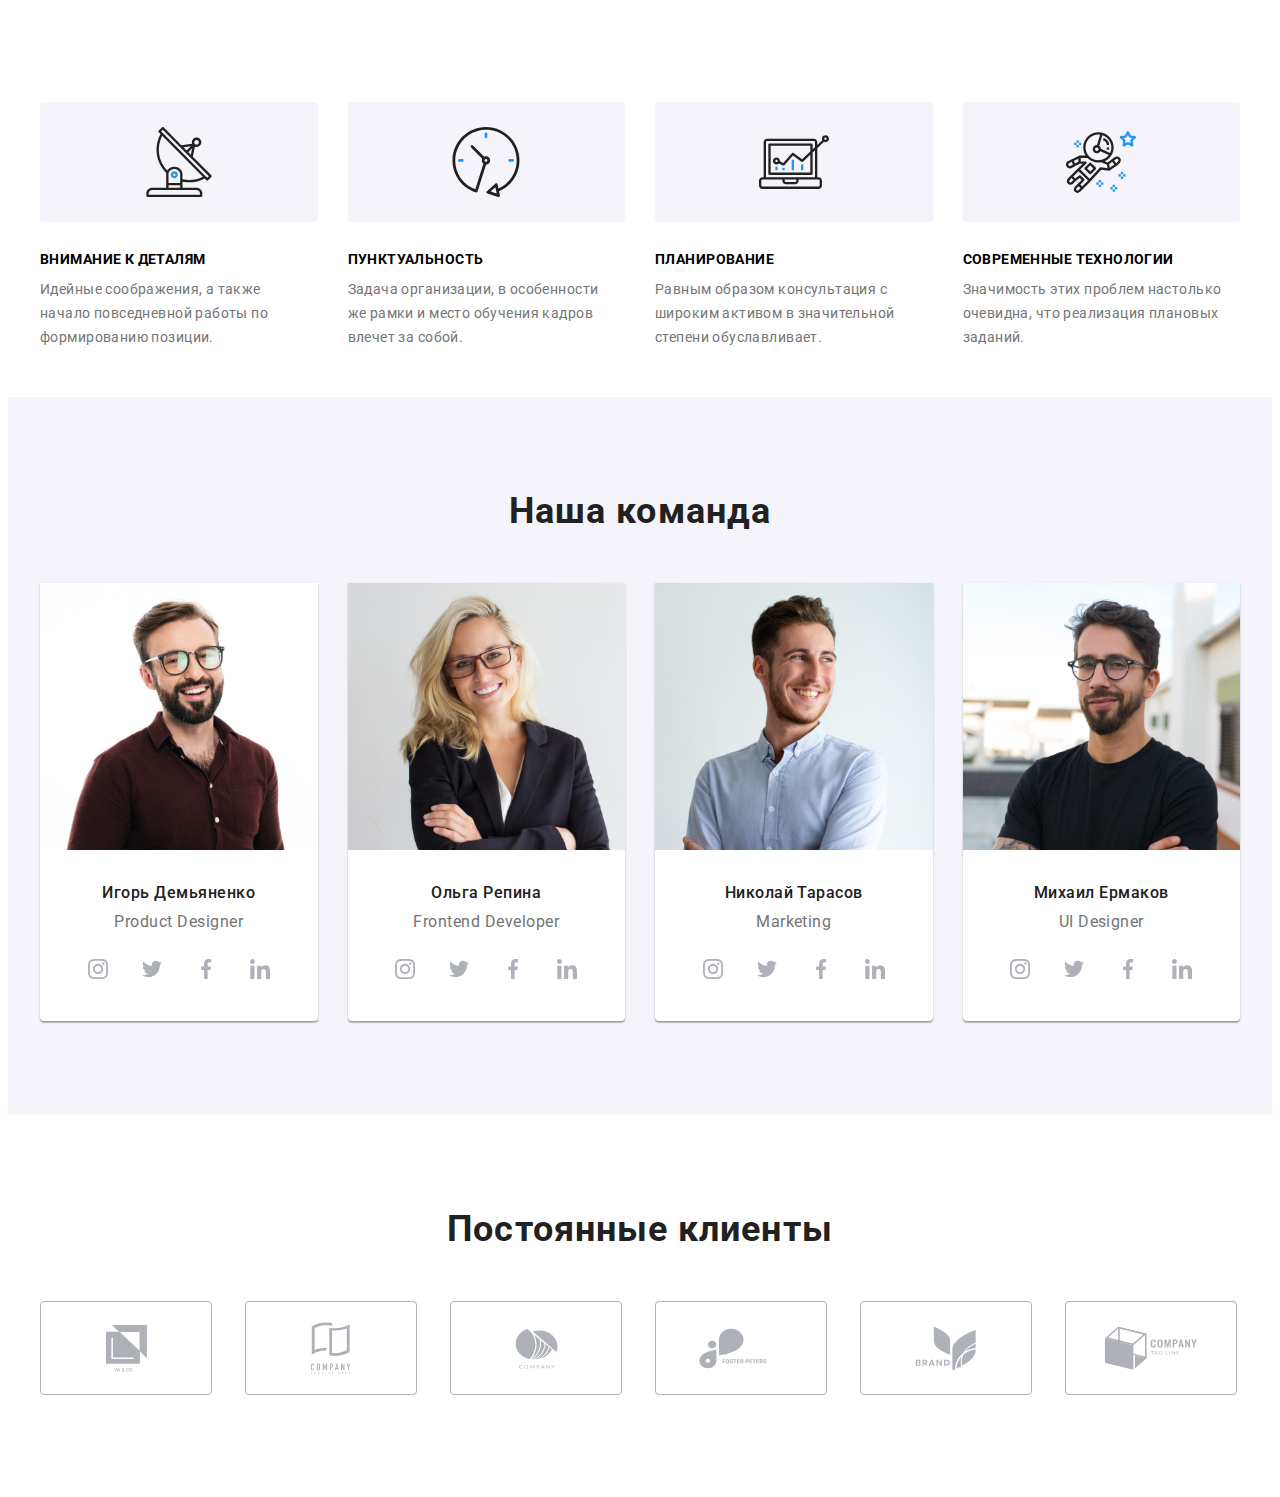
==== commit 4e60efd0: "hw-8 section "clients" 90%" ====
--- a/index.html
+++ b/index.html
@@ -271,7 +271,7 @@
         </ul>
         </div>
     </section>
-    <!--<section class="clients">
+    <section class="clients">
         <h2 class="clients-title title">Постоянные клиенты</h2>
         <div class="container">
         <ul class="clients-list list">
@@ -319,7 +319,7 @@
             </li>
         </ul>
         </div>
-    </section>-->
+    </section>
     </main>
 <!--<footer class="footer">
     <div class="container footer-box">
--- a/css/main.min.css
+++ b/css/main.min.css
@@ -1 +1 @@
-:root{--accent-color: #2196F3;--accent-background-color: #2F303A;--timing-function: cubic-bezier(0.4, 0, 0.2, 1)}p,h1,h2,h3,h4,h5,h6{margin:0}ul,ol{margin:0;padding-left:0}button{cursor:pointer}img{max-width:100%;height:auto;width:100%}body{font-family:"Roboto",sans-serif;background-color:#fff}.list{list-style:none}.link{text-decoration:none}.visually-hidden{position:absolute;white-space:nowrap;width:1px;height:1px;overflow:hidden;border:0;padding:0;clip:rect(0 0 0 0);clip-path:inset(50%);margin:-1px}.container{width:100%;margin:0 auto;padding-left:15px;padding-right:15px}@media screen and (min-width: 480px){.container{width:480px}}@media screen and (min-width: 768px){.container{width:768px}}@media screen and (min-width: 1200px){.container{width:1200px}}.title{font-weight:700;font-size:28px;line-height:1.17;text-align:center;letter-spacing:.03em;color:#212121}@media screen and (min-width: 768px){.title{font-size:28px;line-height:1.17}}@media screen and (min-width: 1200px){.title{font-size:36px;line-height:1.16}}.btn{font-family:inherit;font-weight:500;font-size:16px;line-height:1.62;text-align:center;letter-spacing:.03em;cursor:pointer}.bottom-text{font-weight:400;letter-spacing:.03em;color:#757575}.soc__list{display:flex;justify-content:center}.soc__item{width:44px;height:44px;margin-right:10px}.soc__item:last-child{margin-right:0px}.soc__link{width:100%;height:100%;background-color:#fff;border-radius:50%;display:flex;align-items:center;justify-content:center;transition-property:background-color;transition-duration:250ms;transition-timing-function:var(--timing-function);transition-delay:0}.soc__link:hover,.soc__link:focus{background-color:#2196f3}.soc__link:hover .soc__icon,.soc__link:hover .soc__icon,.soc__link:focus .soc__icon,.soc__link:focus .soc__icon{fill:#fff}.soc__icon{fill:#afb1b8;transition-property:fill;transition-duration:250ms;transition-timing-function:var(--timing-function);transition-delay:0}.backdrop{width:100%;height:100%;position:fixed;top:0;background-color:rgba(25,38,28,.4);transition:opacity 500ms,visibility 500ms}.backdrop .is-hidden .modal{transform:translate(-50%, -50%) scale(0) rotate(180deg)}.modal{width:528px;min-height:581px;background:#fff;box-shadow:0px 1px 3px rgba(0,0,0,.12),0px 1px 1px rgba(0,0,0,.14),0px 2px 1px rgba(0,0,0,.2);border-radius:4px;position:absolute;left:50%;top:50%;transform:translate(-50%, -50%) scale(1) rotate(0);transition:transform 500ms;padding:40px}.modal-close-btn{width:30px;height:30px;background-color:rgba(0,0,0,0);border:1px solid #999;border-radius:50%;position:absolute;top:8px;right:8px;display:flex;align-items:center;justify-content:center;padding:0}.modal-btn-icon:hover{fill:#2196f3}.is-hidden{visibility:hidden;opacity:0;pointer-events:none}.no-scroll{overflow:hidden}.modal-title{font-weight:700;font-size:20px;line-height:1.15;text-align:center;letter-spacing:.03em;color:#212121;margin-bottom:12px}.modal-input{width:100%;height:40px;border:1px solid rgba(33,33,33,.2);border-radius:4px;cursor:pointer;padding-left:42px;transition-property:border-color;transition-duration:250ms;transition-timing-function:var(--timing-function);transition-delay:0}.modal-input:hover,.modal-input:focus{border-color:#2196f3}.modal-input:hover+.modal-icon,.modal-input:hover+.modal-icon,.modal-input:focus+.modal-icon,.modal-input:focus+.modal-icon{fill:#2196f3}.modal-field{margin-bottom:10px}.input-wrap{position:relative}.modal-icon{position:absolute;left:12px;top:50%;transform:translateY(-50%);transition-property:fill;transition-duration:250ms;transition-timing-function:var(--timing-function);transition-delay:0}.modal-icon:hover,.modal-icon:focus{fill:#2196f3}.modal-label{font-weight:400;font-size:12px;line-height:1.16;letter-spacing:.01em;color:#757575;margin-bottom:4px;display:block}.modal-text{width:100%;height:120px;border:1px solid rgba(33,33,33,.2);border-radius:4px;resize:none;margin-bottom:4px;cursor:pointer;padding-top:12px;padding-left:16px;transition-property:border-color;transition-duration:250ms;transition-timing-function:var(--timing-function);transition-delay:0}.modal-text:hover,.modal-text:focus{border-color:#2196f3}.modal-text::placeholder{font-weight:400;font-size:12px;line-height:1.16;letter-spacing:.01em;color:rgba(117,117,117,.5)}.modal-field-check{margin-top:10px}.check-text{font-family:"Roboto";font-style:normal;font-weight:400;font-size:14px;line-height:1.71;letter-spacing:.03em;color:#757575;display:flex;justify-content:center;align-items:center;margin-top:10px}.check-text span{width:16px;height:15px;border:2px solid #212121;border-radius:3px;margin-right:7px;display:flex;align-items:center;justify-content:center}.check-icon{fill:rgba(0,0,0,0)}.modal-check:checked+.check-text span{background-color:var(--accent-color);border:none}.modal-check:checked+.check-text .check-icon{fill:#fff}.checkbox-link{margin-left:5px;color:var(--accent-color)}.modal-btn{width:200px;height:50px;font-weight:700;font-size:16px;line-height:30px;display:flex;justify-content:center;align-items:center;text-align:center;letter-spacing:.06em;color:#fff;background:#2196f3;box-shadow:0px 4px 4px rgba(0,0,0,.15);border-radius:4px;border:none;cursor:pointer;margin-left:125px;margin-top:30px;transition-property:background,box-shadow,border-radius;transition-duration:250ms;transition-timing-function:var(--timing-function);transition-delay:0}.modal-btn:hover,.modal-btn:focus{background:#188ce8;box-shadow:0px 4px 4px rgba(0,0,0,.15);border-radius:4px}.header{background-color:#fff;padding-top:25px;padding-bottom:25px;border:1px solid #ececec}.header .container{display:flex;align-items:center}.nav{display:flex;align-items:center}.nav__list{display:flex}.connect__list{display:flex}.nav__logo{font-family:"Raleway";font-weight:700;font-size:26px;line-height:1.19;letter-spacing:.03em;color:var(--accent-color);margin-right:93px}.logo__accent{color:#212121}.nav__link{font-weight:500;font-size:14px;line-height:1.14;letter-spacing:.02em;color:#212121;position:relative;transition-property:color;transition-duration:250ms;transition-timing-function:var(--timing-function);transition-delay:0}.nav__link.current::after{content:"";position:absolute;width:100%;height:4px;background-color:var(--accent-color);border-radius:2px;left:0;bottom:-34px}.nav__link:hover,.nav__link:focus{color:var(--accent-color)}.nav__item{transition-property:fill;transition-duration:250ms;transition-timing-function:var(--timing-function);transition-delay:0}.nav__item:not(:last-child){margin-right:50px}.nav__item:hover .connect__mail,.nav__item:focus .connect__mail{fill:var(--accent-color)}.nav__item:hover .connect__tel,.nav__item:focus .connect__tel{fill:var(--accent-color)}.connect__item{justify-content:center;transition-property:fill;transition-duration:250ms;transition-timing-function:var(--timing-function);transition-delay:0}.connect__item:not(:last-child){margin-right:50px}.connect{margin-left:auto}.connect__link{font-weight:500;font-size:14px;line-height:1.14;letter-spacing:.02em;color:#757575;transition-property:color;transition-duration:250ms;transition-timing-function:var(--timing-function);transition-delay:0}.connect__link:hover,.connect__link:focus{color:var(--accent-color)}.connect__mail{width:16px;height:12px;background-color:#fff;display:inline-block;justify-content:center;align-items:center;margin-right:10px;transition-property:fill;transition-duration:250ms;transition-timing-function:var(--timing-function);transition-delay:0;fill:currentColor}.connect__tel{width:10px;height:16px;background-color:#fff;display:inline-block;justify-content:center;align-items:center;margin-right:10px;transition-property:fill;transition-duration:250ms;transition-timing-function:var(--timing-function);transition-delay:0;fill:currentColor}.hero{background-color:var(--accent-background-color);background-image:linear-gradient(rgba(47, 48, 58, 0.4), rgba(47, 48, 58, 0.4)),url(../images/hero-bg.jpg);background-repeat:no-repeat;background-position:center;background-size:cover;padding-top:200px;padding-bottom:210px;align-items:center;justify-content:center}.hero-title{font-weight:900;font-size:44px;line-height:1.36;text-align:center;letter-spacing:.06em;text-transform:uppercase;width:696px;color:#fff;margin:0 auto}.hero-btn{width:200px;height:50px;font-family:inherit;font-weight:700;font-size:16px;line-height:1.87;display:flex;justify-content:center;align-items:center;text-align:center;letter-spacing:.06em;color:#fff;background:#2196f3;box-shadow:0px 4px 4px rgba(0,0,0,.15);border-radius:4px;cursor:pointer;margin-top:30px;margin-left:500px;transition-property:background,box-shadow,border-radius;transition-duration:250ms;transition-timing-function:var(--timing-function);transition-delay:0}.hero-btn:hover,.hero-btn:focus{background:#188ce8;box-shadow:0px 4px 4px rgba(0,0,0,.15);border-radius:4px}.pec{padding-top:60px;padding-bottom:60px}@media screen and (min-width: 768px){.pec{padding-top:60px;padding-bottom:60px}}@media screen and (min-width: 1200px){.pec{padding-top:94px;padding-bottom:47px}}.pec-text{font-weight:700;font-size:14px;line-height:1.14;letter-spacing:.03em;text-transform:uppercase;text-align:center;color:var(--contet-title-color)}@media screen and (min-width: 768px){.pec-text{text-align:center}}@media screen and (min-width: 1200px){.pec-text{text-align:left}}.pec-list{display:flex;flex-wrap:wrap;gap:30px}.pec-bottom-text{font-size:14px;line-height:1.71;padding-top:10px;width:450px}@media screen and (min-width: 768px){.pec-bottom-text{width:354px}}@media screen and (min-width: 1200px){.pec-bottom-text{width:270px}}.pec-item{width:100%}@media screen and (min-width: 768px){.pec-item{width:calc((100% - 30px)/2)}}@media screen and (min-width: 1200px){.pec-item{width:calc((100% - 90px)/4)}}.pec-item::before{display:block;content:"";height:120px;background:#f5f4fa;border-radius:4px;background-repeat:no-repeat;background-position:center;margin-bottom:30px}.pec-icon-antenna::before{background-image:url(../images/antenna-pec.svg)}.pec-icon-clock::before{background-image:url(../images/clock-pec.svg)}.pec-icon-diagram::before{background-image:url(../images/diagram-pec.svg)}.pec-icon-astronaut::before{background-image:url(../images/astronaut-pec.svg)}.work{padding-top:47px;padding-bottom:94px}.work-list{margin-top:50px;display:flex}.work-item:not(:last-child){margin-right:30px}.work-img-text{position:relative;overflow:hidden;width:100%}.work-bottom-text{position:absolute;width:100%;height:70px;bottom:4px;font-weight:700;font-size:14px;line-height:1,14;text-align:center;letter-spacing:.03em;text-transform:uppercase;padding-top:27px;padding-bottom:27px;color:#fff;background-color:rgba(47,48,58,.8)}.team{background-color:#f5f4fa;padding-top:60px;padding-bottom:60px}@media screen and (min-width: 768px){.team{padding-top:60px;padding-bottom:60px}}@media screen and (min-width: 1200px){.team{padding-top:94px;padding-bottom:94px}}.team__title{margin-bottom:30px}@media screen and (min-width: 768px){.team__title{margin-bottom:30px}}@media screen and (min-width: 1200px){.team__title{margin-bottom:50px}}.team__list{display:flex;flex-wrap:wrap;gap:30px}.team__item{width:100%;background-color:#fff;box-shadow:0px 1px 3px rgba(0,0,0,.12),0px 1px 1px rgba(0,0,0,.14),0px 2px 1px rgba(0,0,0,.2);border-radius:0px 0px 4px 4px}@media screen and (min-width: 768px){.team__item{width:calc((100% - 30px)/2)}}@media screen and (min-width: 1200px){.team__item{width:calc((100% - 90px)/4)}}.managers{padding-top:30px;padding-bottom:30px}.managers__name{font-weight:500;font-size:16px;line-height:1.18;text-align:center;letter-spacing:.03em;color:#212121}.managers__position{font-weight:400;letter-spacing:.03em;color:#757575;font-size:16px;line-height:1.18;text-align:center;margin-top:10px;margin-bottom:16px}.footer{background-color:var(--accent-background-color);font-style:normal;padding-top:60px;padding-bottom:60px;display:flex}.footer-box{display:inline-flex}.footer-connect{margin-left:70px;margin-top:12px}.footer-logo{font-family:"Raleway";font-weight:700;font-size:26px;line-height:1.19;letter-spacing:.03em;color:var(--accent-color)}.footer-list{margin-top:20px}.footer-adress{font-style:normal;font-weight:400;font-size:14px;line-height:1.71;letter-spacing:.03em;margin-bottom:9px;color:#fff;transition-property:color;transition-duration:250ms;transition-timing-function:var(--timing-function);transition-delay:0}.footer-adress:hover,.footer-adress:focus{color:var(--accent-color)}.footer-mail{font-style:normal;font-weight:400;font-size:14px;line-height:1.71;letter-spacing:.03em;color:rgba(255,255,255,.6);transition-property:color;transition-duration:250ms;transition-timing-function:var(--timing-function);transition-delay:0}.footer-mail:hover,.footer-mail:focus{color:var(--accent-color)}.footer-tel{font-style:normal;font-weight:400;font-size:14px;line-height:1.71;letter-spacing:.03em;color:rgba(255,255,255,.6);transition-property:color;transition-duration:250ms;transition-timing-function:var(--timing-function);transition-delay:0}.footer-tel:hover,.footer-tel:focus{color:var(--accent-color)}.footer-logo-accent{color:#f5f4fa}.item-footer-mail{margin-top:9px}.item-footer-tel{margin-top:9px}.connect-soc-list{display:flex}.connect-soc-item{width:44px;height:44px;margin-right:10px}.connect-soc-item:last-child{margin-right:10px}.connect-soc-link{width:100%;height:100%;background-color:rgba(255,255,255,.1);border-radius:50%;display:flex;align-items:center;justify-content:center;transition-property:background-color;transition-duration:250ms;transition-timing-function:var(--timing-function);transition-delay:0}.connect-soc-link:hover,.connect-soc-link:focus{background-color:#2196f3}.connect-soc-link:hover .connect-soc-icon,.connect-soc-link:hover .connect-soc-icon,.connect-soc-link:focus .connect-soc-icon,.connect-soc-link:focus .connect-soc-icon{fill:#fff}.connect-soc-icon{fill:#fff;transition-property:fill;transition-duration:250ms;transition-timing-function:var(--timing-function);transition-delay:0}.connect-soc{padding-top:72px;padding-bottom:100px}.connect-soc-list{margin-top:20px}.connect-title{font-weight:700;font-size:14px;line-height:1.14;letter-spacing:.03em;text-transform:uppercase;color:#fff}.footer-mailing{padding-top:12px;padding-left:93px}.footer-mailing-title{font-style:normal;font-weight:700;font-size:14px;line-height:1.14;letter-spacing:.03em;text-transform:uppercase;color:#fff}.footer-mailing-input{display:flex}.footer-input{width:358px;height:50px;border:1px solid rgba(255,255,255,.3);filter:drop-shadow(0px 4px 4px rgba(0, 0, 0, 0.15));border-radius:4px;color:#fff;margin-top:10px;padding-left:16px;background-color:#2f303a;cursor:pointer}.footer-input::placeholder{font-family:"Roboto";font-style:normal;font-weight:400;font-size:16px;line-height:1.25;display:flex;align-items:center;letter-spacing:.03em;color:rgba(255,255,255,.6)}.footer-btn{width:200px;height:50px;background:#2196f3;box-shadow:0px 4px 4px rgba(0,0,0,.15);border-radius:4px;border:none;margin-top:10px;margin-left:12px;font-family:"Roboto";font-style:normal;font-weight:700;font-size:16px;line-height:1.88;display:flex;align-items:center;text-align:center;justify-content:center;letter-spacing:.06em;color:#fff;transition-property:background,box-shadow,border-radius;transition-duration:250ms;transition-timing-function:var(--timing-function);transition-delay:0}.footer-btn:hover,.footer-btn:focus{background:#188ce8;box-shadow:0px 4px 4px rgba(0,0,0,.15);border-radius:4px}.footer-send-icon{margin-left:10px}.portf{padding-top:94px;padding-bottom:94px}.portfolio-list-btn{display:flex;justify-content:center}.portfolio-item-btn:not(:last-child){margin-right:8px}.portfolio-list{display:flex;flex-wrap:wrap;margin-top:50px;margin-left:-30px;margin-bottom:-30px}.portfolio-item{background:#fff;border:1px solid #eee;flex-basis:calc(11.1111111111% - 30px);margin-left:30px;margin-bottom:30px;transition-property:box-shadow;transition-duration:250ms;transition-timing-function:var(--timing-function);transition-delay:0}.portfolio-item:hover,.portfolio-item:focus{box-shadow:0px 1px 1px rgba(0,0,0,.12),0px 4px 4px rgba(0,0,0,.06),1px 4px 6px rgba(0,0,0,.16)}.portfolio-item:hover .portfolio-top-text,.portfolio-item:focus .portfolio-top-text{transform:translateY(0)}.portfolio-top-wrap{position:relative;overflow:hidden}.portfolio-top-text{position:absolute;top:0%;font-style:normal;font-weight:400;font-size:18px;line-height:1.55;height:100%;letter-spacing:.03em;color:#fff;background-color:rgba(33,150,243,.9);padding-top:63px;padding-right:24px;padding-bottom:63px;padding-left:24px;transition-property:transform;transition-duration:250ms;transition-timing-function:var(--timing-function);transition-delay:0;transform:translateY(100%);transition:transform 250ms cubic-bezier(0.4, 0, 0.2, 1)}.portfolio-btn{color:#212121;width:128px;height:38px;background-color:#f5f4fa;border-radius:4px;transition-property:color,background-color,box-shadow;transition-duration:250ms;transition-timing-function:var(--timing-function)}.portfolio-btn:hover,.portfolio-btn:focus{color:#fff;background-color:#2196f3;box-shadow:0px 3px 1px rgba(0,0,0,.1),0px 1px 2px rgba(0,0,0,.08),0px 2px 2px rgba(0,0,0,.12)}.portfolio-btn-all{color:#212121;background-color:#f5f4fa;border-radius:4px;width:73px;height:38px;transition-property:color,background-color,box-shadow;transition-duration:250ms;transition-timing-function:var(--timing-function);transition-delay:0}.portfolio-btn-all:hover,.portfolio-btn-all:focus{color:#fff;background-color:#2196f3;box-shadow:0px 3px 1px rgba(0,0,0,.1),0px 1px 2px rgba(0,0,0,.08),0px 2px 2px rgba(0,0,0,.12)}.portfolio-text{font-weight:700;font-size:18px;line-height:2;letter-spacing:.06em;color:#212121}.portfolio-bottom-text{font-size:16px;line-height:1.87;margin-top:4px}.portf-bottom-title{padding-top:20px;padding-right:24px;padding-bottom:20px;padding-left:24px}.clients{padding-top:94px;padding-bottom:94px}.clients-list{margin-top:50px;display:flex;justify-content:center}.clients-item:not(:last-child){margin-right:30px}.clients-link{width:170px;height:92px;border:1px solid #afb1b8;border-radius:4px background-color #fff;display:flex;align-items:center;justify-content:center;transition-property:border;transition-duration:250ms;transition-timing-function:var(--timing-function);transition-delay:0}.clients-link:hover,.clients-link:focus{border:1px solid #2196f3}.clients-link:hover .clients-icon,.clients-link:hover .clients-icon,.clients-link:focus .clients-icon,.clients-link:focus .clients-icon{fill:#2196f3}.clients-icon{fill:#afb1b8;transition-property:fill;transition-duration:250ms;transition-timing-function:var(--timing-function);transition-delay:0}/*# sourceMappingURL=main.min.css.map */+:root{--accent-color: #2196F3;--accent-background-color: #2F303A;--timing-function: cubic-bezier(0.4, 0, 0.2, 1)}p,h1,h2,h3,h4,h5,h6{margin:0}ul,ol{margin:0;padding-left:0}button{cursor:pointer}img{max-width:100%;height:auto;width:100%}body{font-family:"Roboto",sans-serif;background-color:#fff}.list{list-style:none}.link{text-decoration:none}.visually-hidden{position:absolute;white-space:nowrap;width:1px;height:1px;overflow:hidden;border:0;padding:0;clip:rect(0 0 0 0);clip-path:inset(50%);margin:-1px}.container{width:100%;margin:0 auto;padding-left:15px;padding-right:15px}@media screen and (min-width: 480px){.container{width:480px}}@media screen and (min-width: 768px){.container{width:768px}}@media screen and (min-width: 1200px){.container{width:1200px}}.title{font-weight:700;font-size:28px;line-height:1.17;text-align:center;letter-spacing:.03em;color:#212121}@media screen and (min-width: 768px){.title{font-size:28px;line-height:1.17}}@media screen and (min-width: 1200px){.title{font-size:36px;line-height:1.16}}.btn{font-family:inherit;font-weight:500;font-size:16px;line-height:1.62;text-align:center;letter-spacing:.03em;cursor:pointer}.bottom-text{font-weight:400;letter-spacing:.03em;color:#757575}.soc__list{display:flex;justify-content:center}.soc__item{width:44px;height:44px;margin-right:10px}.soc__item:last-child{margin-right:0px}.soc__link{width:100%;height:100%;background-color:#fff;border-radius:50%;display:flex;align-items:center;justify-content:center;transition-property:background-color;transition-duration:250ms;transition-timing-function:var(--timing-function);transition-delay:0}.soc__link:hover,.soc__link:focus{background-color:#2196f3}.soc__link:hover .soc__icon,.soc__link:hover .soc__icon,.soc__link:focus .soc__icon,.soc__link:focus .soc__icon{fill:#fff}.soc__icon{fill:#afb1b8;transition-property:fill;transition-duration:250ms;transition-timing-function:var(--timing-function);transition-delay:0}.backdrop{width:100%;height:100%;position:fixed;top:0;background-color:rgba(25,38,28,.4);transition:opacity 500ms,visibility 500ms}.backdrop .is-hidden .modal{transform:translate(-50%, -50%) scale(0) rotate(180deg)}.modal{width:528px;min-height:581px;background:#fff;box-shadow:0px 1px 3px rgba(0,0,0,.12),0px 1px 1px rgba(0,0,0,.14),0px 2px 1px rgba(0,0,0,.2);border-radius:4px;position:absolute;left:50%;top:50%;transform:translate(-50%, -50%) scale(1) rotate(0);transition:transform 500ms;padding:40px}.modal-close-btn{width:30px;height:30px;background-color:rgba(0,0,0,0);border:1px solid #999;border-radius:50%;position:absolute;top:8px;right:8px;display:flex;align-items:center;justify-content:center;padding:0}.modal-btn-icon:hover{fill:#2196f3}.is-hidden{visibility:hidden;opacity:0;pointer-events:none}.no-scroll{overflow:hidden}.modal-title{font-weight:700;font-size:20px;line-height:1.15;text-align:center;letter-spacing:.03em;color:#212121;margin-bottom:12px}.modal-input{width:100%;height:40px;border:1px solid rgba(33,33,33,.2);border-radius:4px;cursor:pointer;padding-left:42px;transition-property:border-color;transition-duration:250ms;transition-timing-function:var(--timing-function);transition-delay:0}.modal-input:hover,.modal-input:focus{border-color:#2196f3}.modal-input:hover+.modal-icon,.modal-input:hover+.modal-icon,.modal-input:focus+.modal-icon,.modal-input:focus+.modal-icon{fill:#2196f3}.modal-field{margin-bottom:10px}.input-wrap{position:relative}.modal-icon{position:absolute;left:12px;top:50%;transform:translateY(-50%);transition-property:fill;transition-duration:250ms;transition-timing-function:var(--timing-function);transition-delay:0}.modal-icon:hover,.modal-icon:focus{fill:#2196f3}.modal-label{font-weight:400;font-size:12px;line-height:1.16;letter-spacing:.01em;color:#757575;margin-bottom:4px;display:block}.modal-text{width:100%;height:120px;border:1px solid rgba(33,33,33,.2);border-radius:4px;resize:none;margin-bottom:4px;cursor:pointer;padding-top:12px;padding-left:16px;transition-property:border-color;transition-duration:250ms;transition-timing-function:var(--timing-function);transition-delay:0}.modal-text:hover,.modal-text:focus{border-color:#2196f3}.modal-text::placeholder{font-weight:400;font-size:12px;line-height:1.16;letter-spacing:.01em;color:rgba(117,117,117,.5)}.modal-field-check{margin-top:10px}.check-text{font-family:"Roboto";font-style:normal;font-weight:400;font-size:14px;line-height:1.71;letter-spacing:.03em;color:#757575;display:flex;justify-content:center;align-items:center;margin-top:10px}.check-text span{width:16px;height:15px;border:2px solid #212121;border-radius:3px;margin-right:7px;display:flex;align-items:center;justify-content:center}.check-icon{fill:rgba(0,0,0,0)}.modal-check:checked+.check-text span{background-color:var(--accent-color);border:none}.modal-check:checked+.check-text .check-icon{fill:#fff}.checkbox-link{margin-left:5px;color:var(--accent-color)}.modal-btn{width:200px;height:50px;font-weight:700;font-size:16px;line-height:30px;display:flex;justify-content:center;align-items:center;text-align:center;letter-spacing:.06em;color:#fff;background:#2196f3;box-shadow:0px 4px 4px rgba(0,0,0,.15);border-radius:4px;border:none;cursor:pointer;margin-left:125px;margin-top:30px;transition-property:background,box-shadow,border-radius;transition-duration:250ms;transition-timing-function:var(--timing-function);transition-delay:0}.modal-btn:hover,.modal-btn:focus{background:#188ce8;box-shadow:0px 4px 4px rgba(0,0,0,.15);border-radius:4px}.header{background-color:#fff;padding-top:25px;padding-bottom:25px;border:1px solid #ececec}.header .container{display:flex;align-items:center}.nav{display:flex;align-items:center}.nav__list{display:flex}.connect__list{display:flex}.nav__logo{font-family:"Raleway";font-weight:700;font-size:26px;line-height:1.19;letter-spacing:.03em;color:var(--accent-color);margin-right:93px}.logo__accent{color:#212121}.nav__link{font-weight:500;font-size:14px;line-height:1.14;letter-spacing:.02em;color:#212121;position:relative;transition-property:color;transition-duration:250ms;transition-timing-function:var(--timing-function);transition-delay:0}.nav__link.current::after{content:"";position:absolute;width:100%;height:4px;background-color:var(--accent-color);border-radius:2px;left:0;bottom:-34px}.nav__link:hover,.nav__link:focus{color:var(--accent-color)}.nav__item{transition-property:fill;transition-duration:250ms;transition-timing-function:var(--timing-function);transition-delay:0}.nav__item:not(:last-child){margin-right:50px}.nav__item:hover .connect__mail,.nav__item:focus .connect__mail{fill:var(--accent-color)}.nav__item:hover .connect__tel,.nav__item:focus .connect__tel{fill:var(--accent-color)}.connect__item{justify-content:center;transition-property:fill;transition-duration:250ms;transition-timing-function:var(--timing-function);transition-delay:0}.connect__item:not(:last-child){margin-right:50px}.connect{margin-left:auto}.connect__link{font-weight:500;font-size:14px;line-height:1.14;letter-spacing:.02em;color:#757575;transition-property:color;transition-duration:250ms;transition-timing-function:var(--timing-function);transition-delay:0}.connect__link:hover,.connect__link:focus{color:var(--accent-color)}.connect__mail{width:16px;height:12px;background-color:#fff;display:inline-block;justify-content:center;align-items:center;margin-right:10px;transition-property:fill;transition-duration:250ms;transition-timing-function:var(--timing-function);transition-delay:0;fill:currentColor}.connect__tel{width:10px;height:16px;background-color:#fff;display:inline-block;justify-content:center;align-items:center;margin-right:10px;transition-property:fill;transition-duration:250ms;transition-timing-function:var(--timing-function);transition-delay:0;fill:currentColor}.hero{background-color:var(--accent-background-color);background-image:linear-gradient(rgba(47, 48, 58, 0.4), rgba(47, 48, 58, 0.4)),url(../images/hero-bg.jpg);background-repeat:no-repeat;background-position:center;background-size:cover;padding-top:200px;padding-bottom:210px;align-items:center;justify-content:center}.hero-title{font-weight:900;font-size:44px;line-height:1.36;text-align:center;letter-spacing:.06em;text-transform:uppercase;width:696px;color:#fff;margin:0 auto}.hero-btn{width:200px;height:50px;font-family:inherit;font-weight:700;font-size:16px;line-height:1.87;display:flex;justify-content:center;align-items:center;text-align:center;letter-spacing:.06em;color:#fff;background:#2196f3;box-shadow:0px 4px 4px rgba(0,0,0,.15);border-radius:4px;cursor:pointer;margin-top:30px;margin-left:500px;transition-property:background,box-shadow,border-radius;transition-duration:250ms;transition-timing-function:var(--timing-function);transition-delay:0}.hero-btn:hover,.hero-btn:focus{background:#188ce8;box-shadow:0px 4px 4px rgba(0,0,0,.15);border-radius:4px}.pec{padding-top:60px;padding-bottom:60px}@media screen and (min-width: 768px){.pec{padding-top:60px;padding-bottom:60px}}@media screen and (min-width: 1200px){.pec{padding-top:94px;padding-bottom:47px}}.pec-text{font-weight:700;font-size:14px;line-height:1.14;letter-spacing:.03em;text-transform:uppercase;text-align:center;color:var(--contet-title-color)}@media screen and (min-width: 768px){.pec-text{text-align:center}}@media screen and (min-width: 1200px){.pec-text{text-align:left}}.pec-list{display:flex;flex-wrap:wrap;gap:30px}.pec-bottom-text{font-size:14px;line-height:1.71;padding-top:10px;width:450px}@media screen and (min-width: 768px){.pec-bottom-text{width:354px}}@media screen and (min-width: 1200px){.pec-bottom-text{width:270px}}.pec-item{width:100%}@media screen and (min-width: 768px){.pec-item{width:calc((100% - 30px)/2)}}@media screen and (min-width: 1200px){.pec-item{width:calc((100% - 90px)/4)}}.pec-item::before{display:block;content:"";height:120px;background:#f5f4fa;border-radius:4px;background-repeat:no-repeat;background-position:center;margin-bottom:30px}.pec-icon-antenna::before{background-image:url(../images/antenna-pec.svg)}.pec-icon-clock::before{background-image:url(../images/clock-pec.svg)}.pec-icon-diagram::before{background-image:url(../images/diagram-pec.svg)}.pec-icon-astronaut::before{background-image:url(../images/astronaut-pec.svg)}.work{padding-top:47px;padding-bottom:94px}.work-list{margin-top:50px;display:flex}.work-item:not(:last-child){margin-right:30px}.work-img-text{position:relative;overflow:hidden;width:100%}.work-bottom-text{position:absolute;width:100%;height:70px;bottom:4px;font-weight:700;font-size:14px;line-height:1,14;text-align:center;letter-spacing:.03em;text-transform:uppercase;padding-top:27px;padding-bottom:27px;color:#fff;background-color:rgba(47,48,58,.8)}.team{background-color:#f5f4fa;padding-top:60px;padding-bottom:60px}@media screen and (min-width: 768px){.team{padding-top:60px;padding-bottom:60px}}@media screen and (min-width: 1200px){.team{padding-top:94px;padding-bottom:94px}}.team__title{margin-bottom:30px}@media screen and (min-width: 768px){.team__title{margin-bottom:30px}}@media screen and (min-width: 1200px){.team__title{margin-bottom:50px}}.team__list{display:flex;flex-wrap:wrap;gap:30px}.team__item{width:100%;background-color:#fff;box-shadow:0px 1px 3px rgba(0,0,0,.12),0px 1px 1px rgba(0,0,0,.14),0px 2px 1px rgba(0,0,0,.2);border-radius:0px 0px 4px 4px}@media screen and (min-width: 768px){.team__item{width:calc((100% - 30px)/2)}}@media screen and (min-width: 1200px){.team__item{width:calc((100% - 90px)/4)}}.managers{padding-top:30px;padding-bottom:30px}.managers__name{font-weight:500;font-size:16px;line-height:1.18;text-align:center;letter-spacing:.03em;color:#212121}.managers__position{font-weight:400;letter-spacing:.03em;color:#757575;font-size:16px;line-height:1.18;text-align:center;margin-top:10px;margin-bottom:16px}.footer{background-color:var(--accent-background-color);font-style:normal;padding-top:60px;padding-bottom:60px;display:flex}.footer-box{display:inline-flex}.footer-connect{margin-left:70px;margin-top:12px}.footer-logo{font-family:"Raleway";font-weight:700;font-size:26px;line-height:1.19;letter-spacing:.03em;color:var(--accent-color)}.footer-list{margin-top:20px}.footer-adress{font-style:normal;font-weight:400;font-size:14px;line-height:1.71;letter-spacing:.03em;margin-bottom:9px;color:#fff;transition-property:color;transition-duration:250ms;transition-timing-function:var(--timing-function);transition-delay:0}.footer-adress:hover,.footer-adress:focus{color:var(--accent-color)}.footer-mail{font-style:normal;font-weight:400;font-size:14px;line-height:1.71;letter-spacing:.03em;color:rgba(255,255,255,.6);transition-property:color;transition-duration:250ms;transition-timing-function:var(--timing-function);transition-delay:0}.footer-mail:hover,.footer-mail:focus{color:var(--accent-color)}.footer-tel{font-style:normal;font-weight:400;font-size:14px;line-height:1.71;letter-spacing:.03em;color:rgba(255,255,255,.6);transition-property:color;transition-duration:250ms;transition-timing-function:var(--timing-function);transition-delay:0}.footer-tel:hover,.footer-tel:focus{color:var(--accent-color)}.footer-logo-accent{color:#f5f4fa}.item-footer-mail{margin-top:9px}.item-footer-tel{margin-top:9px}.connect-soc-list{display:flex}.connect-soc-item{width:44px;height:44px;margin-right:10px}.connect-soc-item:last-child{margin-right:10px}.connect-soc-link{width:100%;height:100%;background-color:rgba(255,255,255,.1);border-radius:50%;display:flex;align-items:center;justify-content:center;transition-property:background-color;transition-duration:250ms;transition-timing-function:var(--timing-function);transition-delay:0}.connect-soc-link:hover,.connect-soc-link:focus{background-color:#2196f3}.connect-soc-link:hover .connect-soc-icon,.connect-soc-link:hover .connect-soc-icon,.connect-soc-link:focus .connect-soc-icon,.connect-soc-link:focus .connect-soc-icon{fill:#fff}.connect-soc-icon{fill:#fff;transition-property:fill;transition-duration:250ms;transition-timing-function:var(--timing-function);transition-delay:0}.connect-soc{padding-top:72px;padding-bottom:100px}.connect-soc-list{margin-top:20px}.connect-title{font-weight:700;font-size:14px;line-height:1.14;letter-spacing:.03em;text-transform:uppercase;color:#fff}.footer-mailing{padding-top:12px;padding-left:93px}.footer-mailing-title{font-style:normal;font-weight:700;font-size:14px;line-height:1.14;letter-spacing:.03em;text-transform:uppercase;color:#fff}.footer-mailing-input{display:flex}.footer-input{width:358px;height:50px;border:1px solid rgba(255,255,255,.3);filter:drop-shadow(0px 4px 4px rgba(0, 0, 0, 0.15));border-radius:4px;color:#fff;margin-top:10px;padding-left:16px;background-color:#2f303a;cursor:pointer}.footer-input::placeholder{font-family:"Roboto";font-style:normal;font-weight:400;font-size:16px;line-height:1.25;display:flex;align-items:center;letter-spacing:.03em;color:rgba(255,255,255,.6)}.footer-btn{width:200px;height:50px;background:#2196f3;box-shadow:0px 4px 4px rgba(0,0,0,.15);border-radius:4px;border:none;margin-top:10px;margin-left:12px;font-family:"Roboto";font-style:normal;font-weight:700;font-size:16px;line-height:1.88;display:flex;align-items:center;text-align:center;justify-content:center;letter-spacing:.06em;color:#fff;transition-property:background,box-shadow,border-radius;transition-duration:250ms;transition-timing-function:var(--timing-function);transition-delay:0}.footer-btn:hover,.footer-btn:focus{background:#188ce8;box-shadow:0px 4px 4px rgba(0,0,0,.15);border-radius:4px}.footer-send-icon{margin-left:10px}.portf{padding-top:94px;padding-bottom:94px}.portfolio-list-btn{display:flex;justify-content:center}.portfolio-item-btn:not(:last-child){margin-right:8px}.portfolio-list{display:flex;flex-wrap:wrap;margin-top:50px;margin-left:-30px;margin-bottom:-30px}.portfolio-item{background:#fff;border:1px solid #eee;flex-basis:calc(11.1111111111% - 30px);margin-left:30px;margin-bottom:30px;transition-property:box-shadow;transition-duration:250ms;transition-timing-function:var(--timing-function);transition-delay:0}.portfolio-item:hover,.portfolio-item:focus{box-shadow:0px 1px 1px rgba(0,0,0,.12),0px 4px 4px rgba(0,0,0,.06),1px 4px 6px rgba(0,0,0,.16)}.portfolio-item:hover .portfolio-top-text,.portfolio-item:focus .portfolio-top-text{transform:translateY(0)}.portfolio-top-wrap{position:relative;overflow:hidden}.portfolio-top-text{position:absolute;top:0%;font-style:normal;font-weight:400;font-size:18px;line-height:1.55;height:100%;letter-spacing:.03em;color:#fff;background-color:rgba(33,150,243,.9);padding-top:63px;padding-right:24px;padding-bottom:63px;padding-left:24px;transition-property:transform;transition-duration:250ms;transition-timing-function:var(--timing-function);transition-delay:0;transform:translateY(100%);transition:transform 250ms cubic-bezier(0.4, 0, 0.2, 1)}.portfolio-btn{color:#212121;width:128px;height:38px;background-color:#f5f4fa;border-radius:4px;transition-property:color,background-color,box-shadow;transition-duration:250ms;transition-timing-function:var(--timing-function)}.portfolio-btn:hover,.portfolio-btn:focus{color:#fff;background-color:#2196f3;box-shadow:0px 3px 1px rgba(0,0,0,.1),0px 1px 2px rgba(0,0,0,.08),0px 2px 2px rgba(0,0,0,.12)}.portfolio-btn-all{color:#212121;background-color:#f5f4fa;border-radius:4px;width:73px;height:38px;transition-property:color,background-color,box-shadow;transition-duration:250ms;transition-timing-function:var(--timing-function);transition-delay:0}.portfolio-btn-all:hover,.portfolio-btn-all:focus{color:#fff;background-color:#2196f3;box-shadow:0px 3px 1px rgba(0,0,0,.1),0px 1px 2px rgba(0,0,0,.08),0px 2px 2px rgba(0,0,0,.12)}.portfolio-text{font-weight:700;font-size:18px;line-height:2;letter-spacing:.06em;color:#212121}.portfolio-bottom-text{font-size:16px;line-height:1.87;margin-top:4px}.portf-bottom-title{padding-top:20px;padding-right:24px;padding-bottom:20px;padding-left:24px}.clients{padding-top:60px;padding-bottom:60px}@media screen and (min-width: 768px){.clients{padding-top:60px;padding-bottom:60px}}@media screen and (min-width: 1200px){.clients{padding-top:94px;padding-bottom:94px}}.clients-list{margin-top:30px;display:flex;flex-wrap:wrap;gap:30px;justify-content:center}@media screen and (min-width: 768px){.clients-list{margin-top:30px}}@media screen and (min-width: 1200px){.clients-list{margin-top:50px}}.clients-item{width:calc((100% - 30px)/2)}@media screen and (min-width: 768px){.clients-item{width:calc((100% - 60px)/3)}}@media screen and (min-width: 1200px){.clients-item{width:calc((100% - 150px)/6)}}.clients-link{width:210px;height:92px;border:1px solid #afb1b8;border-radius:4px;display:flex;align-items:center;justify-content:center;transition-property:border;transition-duration:250ms;transition-timing-function:var(--timing-function);transition-delay:0}@media screen and (min-width: 768px){.clients-link{width:226px}}@media screen and (min-width: 1200px){.clients-link{width:170px}}.clients-link:hover,.clients-link:focus{border:1px solid #2196f3}.clients-link:hover .clients-icon,.clients-link:hover .clients-icon,.clients-link:focus .clients-icon,.clients-link:focus .clients-icon{fill:#2196f3}.clients-icon{fill:#afb1b8;transition-property:fill;transition-duration:250ms;transition-timing-function:var(--timing-function);transition-delay:0}/*# sourceMappingURL=main.min.css.map */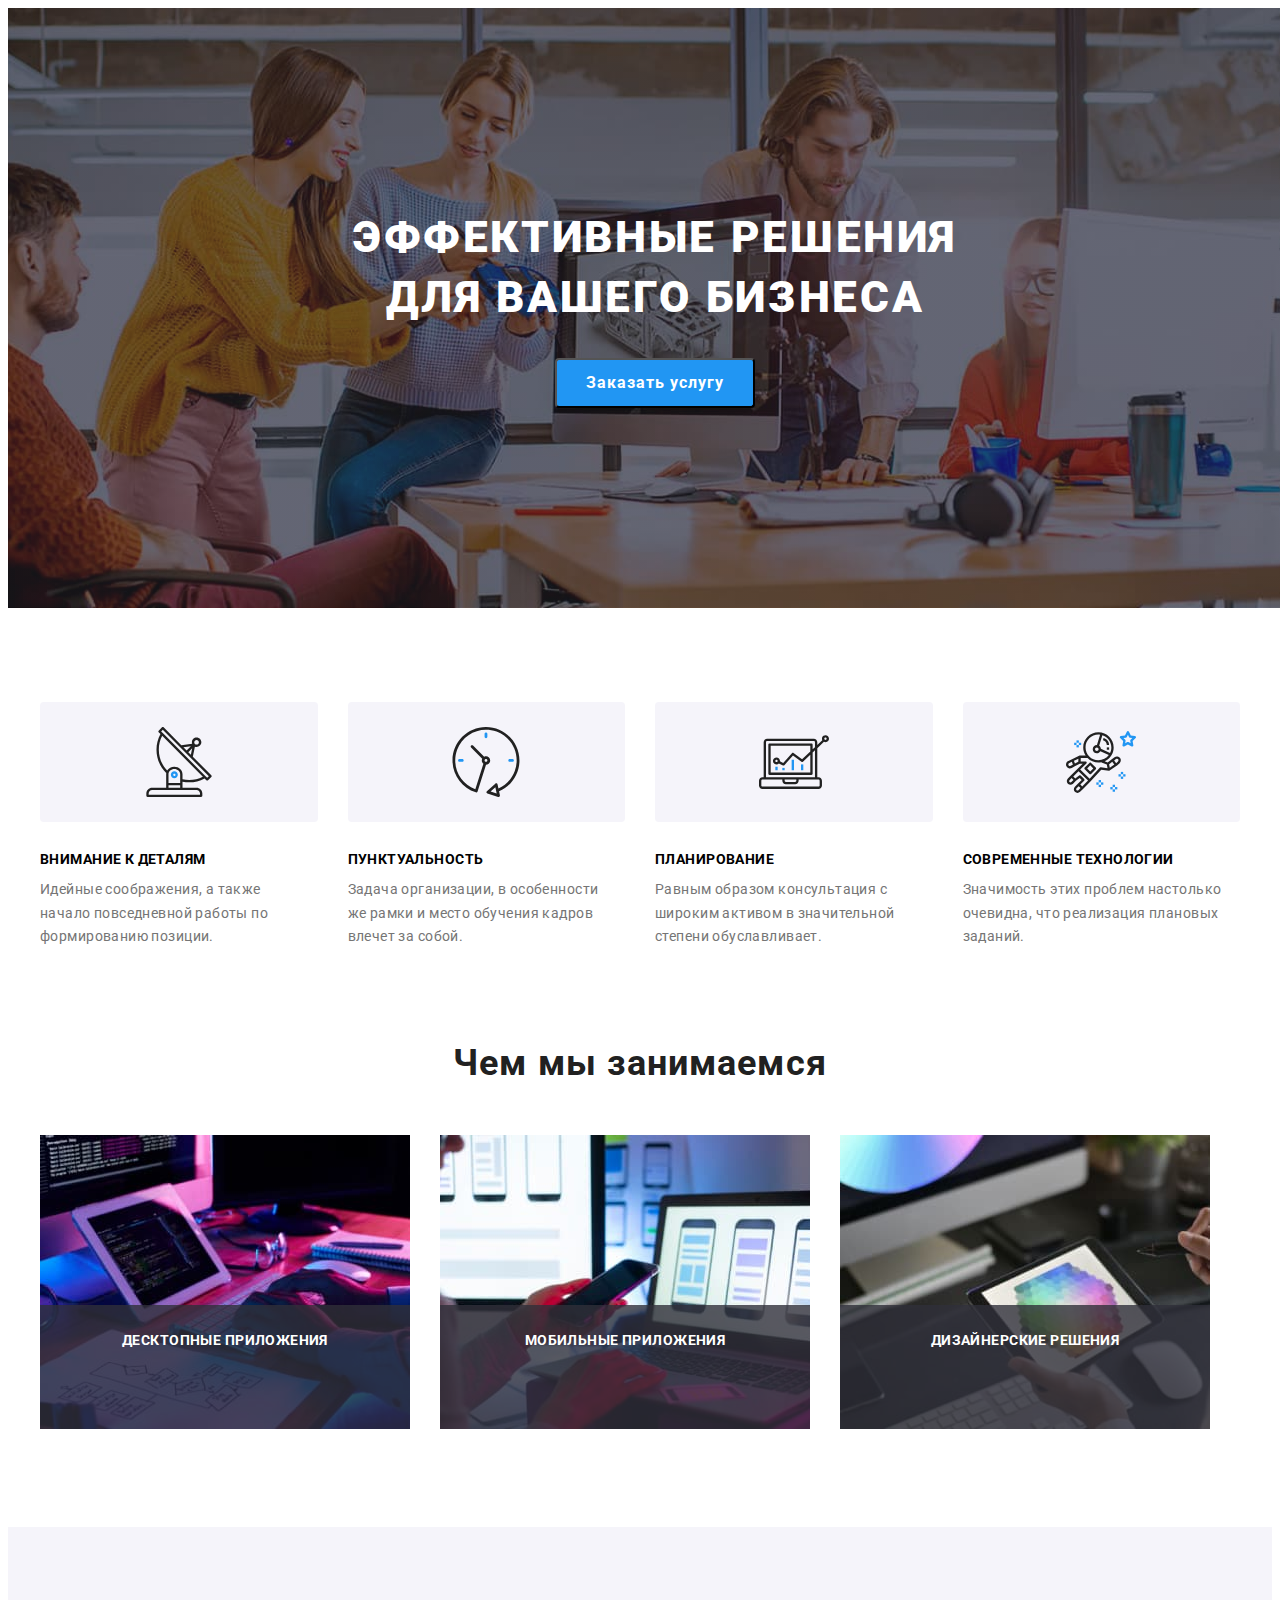
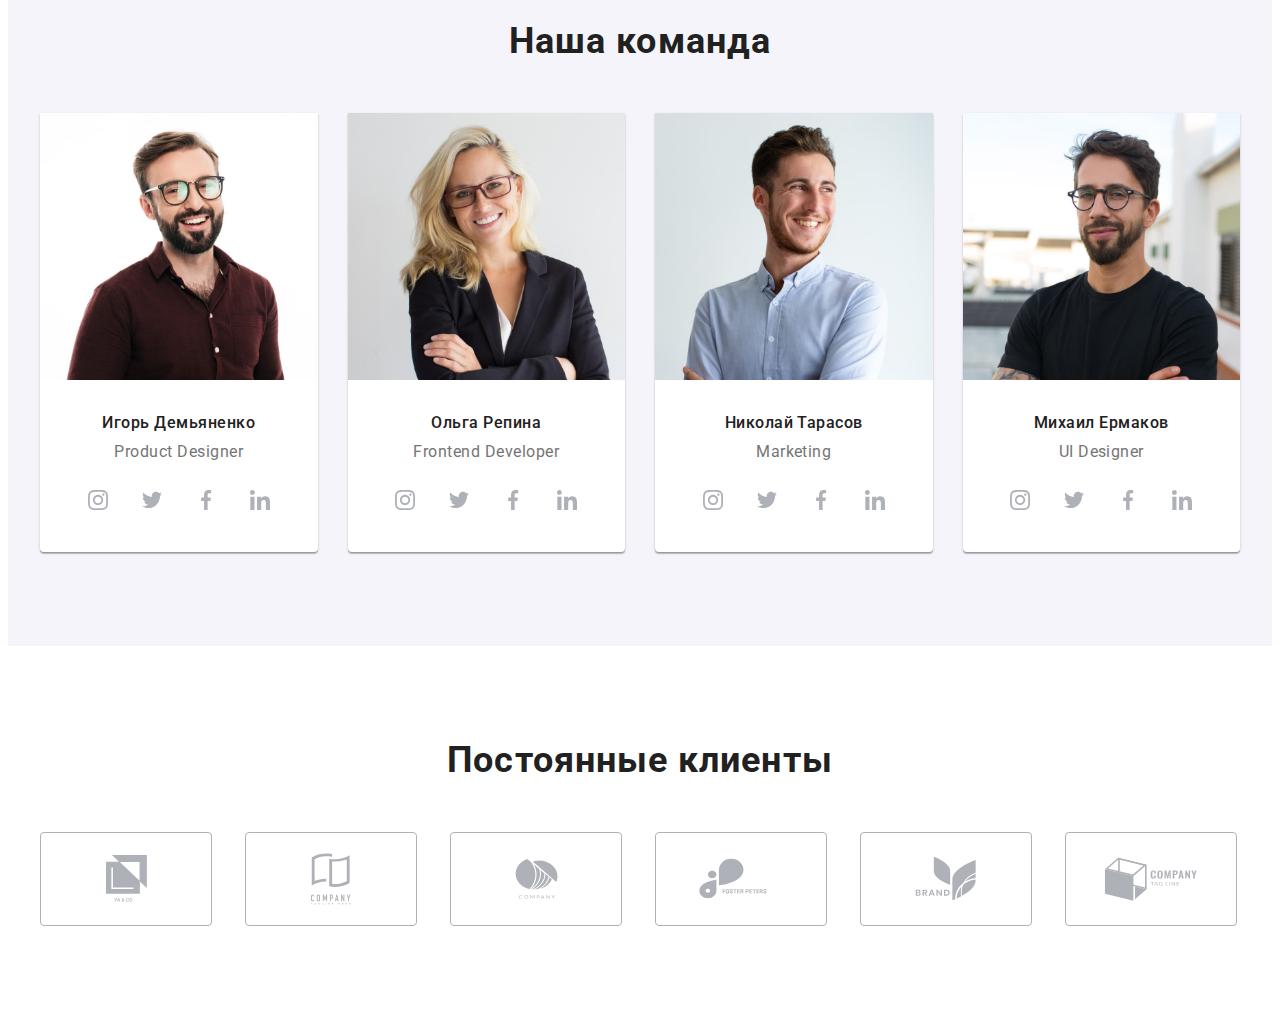
==== commit 475d647c: "hw-8 section "work" begin" ====
--- a/index.html
+++ b/index.html
@@ -56,12 +56,12 @@
         </div>
     </header>-->
     <main>
-    <!--<section class="hero">
-        <div class="container">
+    <section class="hero">
+        <div class="container"> 
         <h1 class="hero-title">Эффективные решения для вашего бизнеса</h1>
         <button type="button" class="hero-btn" data-modal-open>Заказать услугу</button>
         </div>
-    </section>-->
+    </section>
     <section class="pec">
         <div class="container">
         
@@ -85,7 +85,7 @@
         </ul>
         </div>
     </section>
-    <!--<section class="work">
+    <section class="work">
         <div class="container">
         <h2 class="work-title title">Чем мы занимаемся</h2>
         <ul class="work-list list">
@@ -115,7 +115,7 @@
             </li>
         </ul>
         </div>
-    </section>-->
+    </section>
     <section class="team">
         <div class="container">
         <h2 class="team__title title">Наша команда</h2>
--- a/css/main.min.css
+++ b/css/main.min.css
@@ -1 +1 @@
-:root{--accent-color: #2196F3;--accent-background-color: #2F303A;--timing-function: cubic-bezier(0.4, 0, 0.2, 1)}p,h1,h2,h3,h4,h5,h6{margin:0}ul,ol{margin:0;padding-left:0}button{cursor:pointer}img{max-width:100%;height:auto;width:100%}body{font-family:"Roboto",sans-serif;background-color:#fff}.list{list-style:none}.link{text-decoration:none}.visually-hidden{position:absolute;white-space:nowrap;width:1px;height:1px;overflow:hidden;border:0;padding:0;clip:rect(0 0 0 0);clip-path:inset(50%);margin:-1px}.container{width:100%;margin:0 auto;padding-left:15px;padding-right:15px}@media screen and (min-width: 480px){.container{width:480px}}@media screen and (min-width: 768px){.container{width:768px}}@media screen and (min-width: 1200px){.container{width:1200px}}.title{font-weight:700;font-size:28px;line-height:1.17;text-align:center;letter-spacing:.03em;color:#212121}@media screen and (min-width: 768px){.title{font-size:28px;line-height:1.17}}@media screen and (min-width: 1200px){.title{font-size:36px;line-height:1.16}}.btn{font-family:inherit;font-weight:500;font-size:16px;line-height:1.62;text-align:center;letter-spacing:.03em;cursor:pointer}.bottom-text{font-weight:400;letter-spacing:.03em;color:#757575}.soc__list{display:flex;justify-content:center}.soc__item{width:44px;height:44px;margin-right:10px}.soc__item:last-child{margin-right:0px}.soc__link{width:100%;height:100%;background-color:#fff;border-radius:50%;display:flex;align-items:center;justify-content:center;transition-property:background-color;transition-duration:250ms;transition-timing-function:var(--timing-function);transition-delay:0}.soc__link:hover,.soc__link:focus{background-color:#2196f3}.soc__link:hover .soc__icon,.soc__link:hover .soc__icon,.soc__link:focus .soc__icon,.soc__link:focus .soc__icon{fill:#fff}.soc__icon{fill:#afb1b8;transition-property:fill;transition-duration:250ms;transition-timing-function:var(--timing-function);transition-delay:0}.backdrop{width:100%;height:100%;position:fixed;top:0;background-color:rgba(25,38,28,.4);transition:opacity 500ms,visibility 500ms}.backdrop .is-hidden .modal{transform:translate(-50%, -50%) scale(0) rotate(180deg)}.modal{width:528px;min-height:581px;background:#fff;box-shadow:0px 1px 3px rgba(0,0,0,.12),0px 1px 1px rgba(0,0,0,.14),0px 2px 1px rgba(0,0,0,.2);border-radius:4px;position:absolute;left:50%;top:50%;transform:translate(-50%, -50%) scale(1) rotate(0);transition:transform 500ms;padding:40px}.modal-close-btn{width:30px;height:30px;background-color:rgba(0,0,0,0);border:1px solid #999;border-radius:50%;position:absolute;top:8px;right:8px;display:flex;align-items:center;justify-content:center;padding:0}.modal-btn-icon:hover{fill:#2196f3}.is-hidden{visibility:hidden;opacity:0;pointer-events:none}.no-scroll{overflow:hidden}.modal-title{font-weight:700;font-size:20px;line-height:1.15;text-align:center;letter-spacing:.03em;color:#212121;margin-bottom:12px}.modal-input{width:100%;height:40px;border:1px solid rgba(33,33,33,.2);border-radius:4px;cursor:pointer;padding-left:42px;transition-property:border-color;transition-duration:250ms;transition-timing-function:var(--timing-function);transition-delay:0}.modal-input:hover,.modal-input:focus{border-color:#2196f3}.modal-input:hover+.modal-icon,.modal-input:hover+.modal-icon,.modal-input:focus+.modal-icon,.modal-input:focus+.modal-icon{fill:#2196f3}.modal-field{margin-bottom:10px}.input-wrap{position:relative}.modal-icon{position:absolute;left:12px;top:50%;transform:translateY(-50%);transition-property:fill;transition-duration:250ms;transition-timing-function:var(--timing-function);transition-delay:0}.modal-icon:hover,.modal-icon:focus{fill:#2196f3}.modal-label{font-weight:400;font-size:12px;line-height:1.16;letter-spacing:.01em;color:#757575;margin-bottom:4px;display:block}.modal-text{width:100%;height:120px;border:1px solid rgba(33,33,33,.2);border-radius:4px;resize:none;margin-bottom:4px;cursor:pointer;padding-top:12px;padding-left:16px;transition-property:border-color;transition-duration:250ms;transition-timing-function:var(--timing-function);transition-delay:0}.modal-text:hover,.modal-text:focus{border-color:#2196f3}.modal-text::placeholder{font-weight:400;font-size:12px;line-height:1.16;letter-spacing:.01em;color:rgba(117,117,117,.5)}.modal-field-check{margin-top:10px}.check-text{font-family:"Roboto";font-style:normal;font-weight:400;font-size:14px;line-height:1.71;letter-spacing:.03em;color:#757575;display:flex;justify-content:center;align-items:center;margin-top:10px}.check-text span{width:16px;height:15px;border:2px solid #212121;border-radius:3px;margin-right:7px;display:flex;align-items:center;justify-content:center}.check-icon{fill:rgba(0,0,0,0)}.modal-check:checked+.check-text span{background-color:var(--accent-color);border:none}.modal-check:checked+.check-text .check-icon{fill:#fff}.checkbox-link{margin-left:5px;color:var(--accent-color)}.modal-btn{width:200px;height:50px;font-weight:700;font-size:16px;line-height:30px;display:flex;justify-content:center;align-items:center;text-align:center;letter-spacing:.06em;color:#fff;background:#2196f3;box-shadow:0px 4px 4px rgba(0,0,0,.15);border-radius:4px;border:none;cursor:pointer;margin-left:125px;margin-top:30px;transition-property:background,box-shadow,border-radius;transition-duration:250ms;transition-timing-function:var(--timing-function);transition-delay:0}.modal-btn:hover,.modal-btn:focus{background:#188ce8;box-shadow:0px 4px 4px rgba(0,0,0,.15);border-radius:4px}.header{background-color:#fff;padding-top:25px;padding-bottom:25px;border:1px solid #ececec}.header .container{display:flex;align-items:center}.nav{display:flex;align-items:center}.nav__list{display:flex}.connect__list{display:flex}.nav__logo{font-family:"Raleway";font-weight:700;font-size:26px;line-height:1.19;letter-spacing:.03em;color:var(--accent-color);margin-right:93px}.logo__accent{color:#212121}.nav__link{font-weight:500;font-size:14px;line-height:1.14;letter-spacing:.02em;color:#212121;position:relative;transition-property:color;transition-duration:250ms;transition-timing-function:var(--timing-function);transition-delay:0}.nav__link.current::after{content:"";position:absolute;width:100%;height:4px;background-color:var(--accent-color);border-radius:2px;left:0;bottom:-34px}.nav__link:hover,.nav__link:focus{color:var(--accent-color)}.nav__item{transition-property:fill;transition-duration:250ms;transition-timing-function:var(--timing-function);transition-delay:0}.nav__item:not(:last-child){margin-right:50px}.nav__item:hover .connect__mail,.nav__item:focus .connect__mail{fill:var(--accent-color)}.nav__item:hover .connect__tel,.nav__item:focus .connect__tel{fill:var(--accent-color)}.connect__item{justify-content:center;transition-property:fill;transition-duration:250ms;transition-timing-function:var(--timing-function);transition-delay:0}.connect__item:not(:last-child){margin-right:50px}.connect{margin-left:auto}.connect__link{font-weight:500;font-size:14px;line-height:1.14;letter-spacing:.02em;color:#757575;transition-property:color;transition-duration:250ms;transition-timing-function:var(--timing-function);transition-delay:0}.connect__link:hover,.connect__link:focus{color:var(--accent-color)}.connect__mail{width:16px;height:12px;background-color:#fff;display:inline-block;justify-content:center;align-items:center;margin-right:10px;transition-property:fill;transition-duration:250ms;transition-timing-function:var(--timing-function);transition-delay:0;fill:currentColor}.connect__tel{width:10px;height:16px;background-color:#fff;display:inline-block;justify-content:center;align-items:center;margin-right:10px;transition-property:fill;transition-duration:250ms;transition-timing-function:var(--timing-function);transition-delay:0;fill:currentColor}.hero{background-color:var(--accent-background-color);background-image:linear-gradient(rgba(47, 48, 58, 0.4), rgba(47, 48, 58, 0.4)),url(../images/hero-bg.jpg);background-repeat:no-repeat;background-position:center;background-size:cover;padding-top:200px;padding-bottom:210px;align-items:center;justify-content:center}.hero-title{font-weight:900;font-size:44px;line-height:1.36;text-align:center;letter-spacing:.06em;text-transform:uppercase;width:696px;color:#fff;margin:0 auto}.hero-btn{width:200px;height:50px;font-family:inherit;font-weight:700;font-size:16px;line-height:1.87;display:flex;justify-content:center;align-items:center;text-align:center;letter-spacing:.06em;color:#fff;background:#2196f3;box-shadow:0px 4px 4px rgba(0,0,0,.15);border-radius:4px;cursor:pointer;margin-top:30px;margin-left:500px;transition-property:background,box-shadow,border-radius;transition-duration:250ms;transition-timing-function:var(--timing-function);transition-delay:0}.hero-btn:hover,.hero-btn:focus{background:#188ce8;box-shadow:0px 4px 4px rgba(0,0,0,.15);border-radius:4px}.pec{padding-top:60px;padding-bottom:60px}@media screen and (min-width: 768px){.pec{padding-top:60px;padding-bottom:60px}}@media screen and (min-width: 1200px){.pec{padding-top:94px;padding-bottom:47px}}.pec-text{font-weight:700;font-size:14px;line-height:1.14;letter-spacing:.03em;text-transform:uppercase;text-align:center;color:var(--contet-title-color)}@media screen and (min-width: 768px){.pec-text{text-align:center}}@media screen and (min-width: 1200px){.pec-text{text-align:left}}.pec-list{display:flex;flex-wrap:wrap;gap:30px}.pec-bottom-text{font-size:14px;line-height:1.71;padding-top:10px;width:450px}@media screen and (min-width: 768px){.pec-bottom-text{width:354px}}@media screen and (min-width: 1200px){.pec-bottom-text{width:270px}}.pec-item{width:100%}@media screen and (min-width: 768px){.pec-item{width:calc((100% - 30px)/2)}}@media screen and (min-width: 1200px){.pec-item{width:calc((100% - 90px)/4)}}.pec-item::before{display:block;content:"";height:120px;background:#f5f4fa;border-radius:4px;background-repeat:no-repeat;background-position:center;margin-bottom:30px}.pec-icon-antenna::before{background-image:url(../images/antenna-pec.svg)}.pec-icon-clock::before{background-image:url(../images/clock-pec.svg)}.pec-icon-diagram::before{background-image:url(../images/diagram-pec.svg)}.pec-icon-astronaut::before{background-image:url(../images/astronaut-pec.svg)}.work{padding-top:47px;padding-bottom:94px}.work-list{margin-top:50px;display:flex}.work-item:not(:last-child){margin-right:30px}.work-img-text{position:relative;overflow:hidden;width:100%}.work-bottom-text{position:absolute;width:100%;height:70px;bottom:4px;font-weight:700;font-size:14px;line-height:1,14;text-align:center;letter-spacing:.03em;text-transform:uppercase;padding-top:27px;padding-bottom:27px;color:#fff;background-color:rgba(47,48,58,.8)}.team{background-color:#f5f4fa;padding-top:60px;padding-bottom:60px}@media screen and (min-width: 768px){.team{padding-top:60px;padding-bottom:60px}}@media screen and (min-width: 1200px){.team{padding-top:94px;padding-bottom:94px}}.team__title{margin-bottom:30px}@media screen and (min-width: 768px){.team__title{margin-bottom:30px}}@media screen and (min-width: 1200px){.team__title{margin-bottom:50px}}.team__list{display:flex;flex-wrap:wrap;gap:30px}.team__item{width:100%;background-color:#fff;box-shadow:0px 1px 3px rgba(0,0,0,.12),0px 1px 1px rgba(0,0,0,.14),0px 2px 1px rgba(0,0,0,.2);border-radius:0px 0px 4px 4px}@media screen and (min-width: 768px){.team__item{width:calc((100% - 30px)/2)}}@media screen and (min-width: 1200px){.team__item{width:calc((100% - 90px)/4)}}.managers{padding-top:30px;padding-bottom:30px}.managers__name{font-weight:500;font-size:16px;line-height:1.18;text-align:center;letter-spacing:.03em;color:#212121}.managers__position{font-weight:400;letter-spacing:.03em;color:#757575;font-size:16px;line-height:1.18;text-align:center;margin-top:10px;margin-bottom:16px}.footer{background-color:var(--accent-background-color);font-style:normal;padding-top:60px;padding-bottom:60px;display:flex}.footer-box{display:inline-flex}.footer-connect{margin-left:70px;margin-top:12px}.footer-logo{font-family:"Raleway";font-weight:700;font-size:26px;line-height:1.19;letter-spacing:.03em;color:var(--accent-color)}.footer-list{margin-top:20px}.footer-adress{font-style:normal;font-weight:400;font-size:14px;line-height:1.71;letter-spacing:.03em;margin-bottom:9px;color:#fff;transition-property:color;transition-duration:250ms;transition-timing-function:var(--timing-function);transition-delay:0}.footer-adress:hover,.footer-adress:focus{color:var(--accent-color)}.footer-mail{font-style:normal;font-weight:400;font-size:14px;line-height:1.71;letter-spacing:.03em;color:rgba(255,255,255,.6);transition-property:color;transition-duration:250ms;transition-timing-function:var(--timing-function);transition-delay:0}.footer-mail:hover,.footer-mail:focus{color:var(--accent-color)}.footer-tel{font-style:normal;font-weight:400;font-size:14px;line-height:1.71;letter-spacing:.03em;color:rgba(255,255,255,.6);transition-property:color;transition-duration:250ms;transition-timing-function:var(--timing-function);transition-delay:0}.footer-tel:hover,.footer-tel:focus{color:var(--accent-color)}.footer-logo-accent{color:#f5f4fa}.item-footer-mail{margin-top:9px}.item-footer-tel{margin-top:9px}.connect-soc-list{display:flex}.connect-soc-item{width:44px;height:44px;margin-right:10px}.connect-soc-item:last-child{margin-right:10px}.connect-soc-link{width:100%;height:100%;background-color:rgba(255,255,255,.1);border-radius:50%;display:flex;align-items:center;justify-content:center;transition-property:background-color;transition-duration:250ms;transition-timing-function:var(--timing-function);transition-delay:0}.connect-soc-link:hover,.connect-soc-link:focus{background-color:#2196f3}.connect-soc-link:hover .connect-soc-icon,.connect-soc-link:hover .connect-soc-icon,.connect-soc-link:focus .connect-soc-icon,.connect-soc-link:focus .connect-soc-icon{fill:#fff}.connect-soc-icon{fill:#fff;transition-property:fill;transition-duration:250ms;transition-timing-function:var(--timing-function);transition-delay:0}.connect-soc{padding-top:72px;padding-bottom:100px}.connect-soc-list{margin-top:20px}.connect-title{font-weight:700;font-size:14px;line-height:1.14;letter-spacing:.03em;text-transform:uppercase;color:#fff}.footer-mailing{padding-top:12px;padding-left:93px}.footer-mailing-title{font-style:normal;font-weight:700;font-size:14px;line-height:1.14;letter-spacing:.03em;text-transform:uppercase;color:#fff}.footer-mailing-input{display:flex}.footer-input{width:358px;height:50px;border:1px solid rgba(255,255,255,.3);filter:drop-shadow(0px 4px 4px rgba(0, 0, 0, 0.15));border-radius:4px;color:#fff;margin-top:10px;padding-left:16px;background-color:#2f303a;cursor:pointer}.footer-input::placeholder{font-family:"Roboto";font-style:normal;font-weight:400;font-size:16px;line-height:1.25;display:flex;align-items:center;letter-spacing:.03em;color:rgba(255,255,255,.6)}.footer-btn{width:200px;height:50px;background:#2196f3;box-shadow:0px 4px 4px rgba(0,0,0,.15);border-radius:4px;border:none;margin-top:10px;margin-left:12px;font-family:"Roboto";font-style:normal;font-weight:700;font-size:16px;line-height:1.88;display:flex;align-items:center;text-align:center;justify-content:center;letter-spacing:.06em;color:#fff;transition-property:background,box-shadow,border-radius;transition-duration:250ms;transition-timing-function:var(--timing-function);transition-delay:0}.footer-btn:hover,.footer-btn:focus{background:#188ce8;box-shadow:0px 4px 4px rgba(0,0,0,.15);border-radius:4px}.footer-send-icon{margin-left:10px}.portf{padding-top:94px;padding-bottom:94px}.portfolio-list-btn{display:flex;justify-content:center}.portfolio-item-btn:not(:last-child){margin-right:8px}.portfolio-list{display:flex;flex-wrap:wrap;margin-top:50px;margin-left:-30px;margin-bottom:-30px}.portfolio-item{background:#fff;border:1px solid #eee;flex-basis:calc(11.1111111111% - 30px);margin-left:30px;margin-bottom:30px;transition-property:box-shadow;transition-duration:250ms;transition-timing-function:var(--timing-function);transition-delay:0}.portfolio-item:hover,.portfolio-item:focus{box-shadow:0px 1px 1px rgba(0,0,0,.12),0px 4px 4px rgba(0,0,0,.06),1px 4px 6px rgba(0,0,0,.16)}.portfolio-item:hover .portfolio-top-text,.portfolio-item:focus .portfolio-top-text{transform:translateY(0)}.portfolio-top-wrap{position:relative;overflow:hidden}.portfolio-top-text{position:absolute;top:0%;font-style:normal;font-weight:400;font-size:18px;line-height:1.55;height:100%;letter-spacing:.03em;color:#fff;background-color:rgba(33,150,243,.9);padding-top:63px;padding-right:24px;padding-bottom:63px;padding-left:24px;transition-property:transform;transition-duration:250ms;transition-timing-function:var(--timing-function);transition-delay:0;transform:translateY(100%);transition:transform 250ms cubic-bezier(0.4, 0, 0.2, 1)}.portfolio-btn{color:#212121;width:128px;height:38px;background-color:#f5f4fa;border-radius:4px;transition-property:color,background-color,box-shadow;transition-duration:250ms;transition-timing-function:var(--timing-function)}.portfolio-btn:hover,.portfolio-btn:focus{color:#fff;background-color:#2196f3;box-shadow:0px 3px 1px rgba(0,0,0,.1),0px 1px 2px rgba(0,0,0,.08),0px 2px 2px rgba(0,0,0,.12)}.portfolio-btn-all{color:#212121;background-color:#f5f4fa;border-radius:4px;width:73px;height:38px;transition-property:color,background-color,box-shadow;transition-duration:250ms;transition-timing-function:var(--timing-function);transition-delay:0}.portfolio-btn-all:hover,.portfolio-btn-all:focus{color:#fff;background-color:#2196f3;box-shadow:0px 3px 1px rgba(0,0,0,.1),0px 1px 2px rgba(0,0,0,.08),0px 2px 2px rgba(0,0,0,.12)}.portfolio-text{font-weight:700;font-size:18px;line-height:2;letter-spacing:.06em;color:#212121}.portfolio-bottom-text{font-size:16px;line-height:1.87;margin-top:4px}.portf-bottom-title{padding-top:20px;padding-right:24px;padding-bottom:20px;padding-left:24px}.clients{padding-top:60px;padding-bottom:60px}@media screen and (min-width: 768px){.clients{padding-top:60px;padding-bottom:60px}}@media screen and (min-width: 1200px){.clients{padding-top:94px;padding-bottom:94px}}.clients-list{margin-top:30px;display:flex;flex-wrap:wrap;gap:30px;justify-content:center}@media screen and (min-width: 768px){.clients-list{margin-top:30px}}@media screen and (min-width: 1200px){.clients-list{margin-top:50px}}.clients-item{width:calc((100% - 30px)/2)}@media screen and (min-width: 768px){.clients-item{width:calc((100% - 60px)/3)}}@media screen and (min-width: 1200px){.clients-item{width:calc((100% - 150px)/6)}}.clients-link{width:210px;height:92px;border:1px solid #afb1b8;border-radius:4px;display:flex;align-items:center;justify-content:center;transition-property:border;transition-duration:250ms;transition-timing-function:var(--timing-function);transition-delay:0}@media screen and (min-width: 768px){.clients-link{width:226px}}@media screen and (min-width: 1200px){.clients-link{width:170px}}.clients-link:hover,.clients-link:focus{border:1px solid #2196f3}.clients-link:hover .clients-icon,.clients-link:hover .clients-icon,.clients-link:focus .clients-icon,.clients-link:focus .clients-icon{fill:#2196f3}.clients-icon{fill:#afb1b8;transition-property:fill;transition-duration:250ms;transition-timing-function:var(--timing-function);transition-delay:0}/*# sourceMappingURL=main.min.css.map */+:root{--accent-color: #2196F3;--accent-background-color: #2F303A;--timing-function: cubic-bezier(0.4, 0, 0.2, 1)}p,h1,h2,h3,h4,h5,h6{margin:0}ul,ol{margin:0;padding-left:0}button{cursor:pointer}img{max-width:100%;height:auto;width:100%}body{font-family:"Roboto",sans-serif;background-color:#fff}.list{list-style:none}.link{text-decoration:none}.visually-hidden{position:absolute;white-space:nowrap;width:1px;height:1px;overflow:hidden;border:0;padding:0;clip:rect(0 0 0 0);clip-path:inset(50%);margin:-1px}.container{width:100%;margin:0 auto;padding-left:15px;padding-right:15px}@media screen and (min-width: 480px){.container{width:480px}}@media screen and (min-width: 768px){.container{width:768px}}@media screen and (min-width: 1200px){.container{width:1200px}}.title{font-weight:700;font-size:28px;line-height:1.17;text-align:center;letter-spacing:.03em;color:#212121}@media screen and (min-width: 768px){.title{font-size:28px;line-height:1.17}}@media screen and (min-width: 1200px){.title{font-size:36px;line-height:1.16}}.btn{font-family:inherit;font-weight:500;font-size:16px;line-height:1.62;text-align:center;letter-spacing:.03em;cursor:pointer}.bottom-text{font-weight:400;letter-spacing:.03em;color:#757575}.soc__list{display:flex;justify-content:center}.soc__item{width:44px;height:44px;margin-right:10px}.soc__item:last-child{margin-right:0px}.soc__link{width:100%;height:100%;background-color:#fff;border-radius:50%;display:flex;align-items:center;justify-content:center;transition-property:background-color;transition-duration:250ms;transition-timing-function:var(--timing-function);transition-delay:0}.soc__link:hover,.soc__link:focus{background-color:#2196f3}.soc__link:hover .soc__icon,.soc__link:hover .soc__icon,.soc__link:focus .soc__icon,.soc__link:focus .soc__icon{fill:#fff}.soc__icon{fill:#afb1b8;transition-property:fill;transition-duration:250ms;transition-timing-function:var(--timing-function);transition-delay:0}.backdrop{width:100%;height:100%;position:fixed;top:0;background-color:rgba(25,38,28,.4);transition:opacity 500ms,visibility 500ms}.backdrop .is-hidden .modal{transform:translate(-50%, -50%) scale(0) rotate(180deg)}.modal{width:528px;min-height:581px;background:#fff;box-shadow:0px 1px 3px rgba(0,0,0,.12),0px 1px 1px rgba(0,0,0,.14),0px 2px 1px rgba(0,0,0,.2);border-radius:4px;position:absolute;left:50%;top:50%;transform:translate(-50%, -50%) scale(1) rotate(0);transition:transform 500ms;padding:40px}.modal-close-btn{width:30px;height:30px;background-color:rgba(0,0,0,0);border:1px solid #999;border-radius:50%;position:absolute;top:8px;right:8px;display:flex;align-items:center;justify-content:center;padding:0}.modal-btn-icon:hover{fill:#2196f3}.is-hidden{visibility:hidden;opacity:0;pointer-events:none}.no-scroll{overflow:hidden}.modal-title{font-weight:700;font-size:20px;line-height:1.15;text-align:center;letter-spacing:.03em;color:#212121;margin-bottom:12px}.modal-input{width:100%;height:40px;border:1px solid rgba(33,33,33,.2);border-radius:4px;cursor:pointer;padding-left:42px;transition-property:border-color;transition-duration:250ms;transition-timing-function:var(--timing-function);transition-delay:0}.modal-input:hover,.modal-input:focus{border-color:#2196f3}.modal-input:hover+.modal-icon,.modal-input:hover+.modal-icon,.modal-input:focus+.modal-icon,.modal-input:focus+.modal-icon{fill:#2196f3}.modal-field{margin-bottom:10px}.input-wrap{position:relative}.modal-icon{position:absolute;left:12px;top:50%;transform:translateY(-50%);transition-property:fill;transition-duration:250ms;transition-timing-function:var(--timing-function);transition-delay:0}.modal-icon:hover,.modal-icon:focus{fill:#2196f3}.modal-label{font-weight:400;font-size:12px;line-height:1.16;letter-spacing:.01em;color:#757575;margin-bottom:4px;display:block}.modal-text{width:100%;height:120px;border:1px solid rgba(33,33,33,.2);border-radius:4px;resize:none;margin-bottom:4px;cursor:pointer;padding-top:12px;padding-left:16px;transition-property:border-color;transition-duration:250ms;transition-timing-function:var(--timing-function);transition-delay:0}.modal-text:hover,.modal-text:focus{border-color:#2196f3}.modal-text::placeholder{font-weight:400;font-size:12px;line-height:1.16;letter-spacing:.01em;color:rgba(117,117,117,.5)}.modal-field-check{margin-top:10px}.check-text{font-family:"Roboto";font-style:normal;font-weight:400;font-size:14px;line-height:1.71;letter-spacing:.03em;color:#757575;display:flex;justify-content:center;align-items:center;margin-top:10px}.check-text span{width:16px;height:15px;border:2px solid #212121;border-radius:3px;margin-right:7px;display:flex;align-items:center;justify-content:center}.check-icon{fill:rgba(0,0,0,0)}.modal-check:checked+.check-text span{background-color:var(--accent-color);border:none}.modal-check:checked+.check-text .check-icon{fill:#fff}.checkbox-link{margin-left:5px;color:var(--accent-color)}.modal-btn{width:200px;height:50px;font-weight:700;font-size:16px;line-height:30px;display:flex;justify-content:center;align-items:center;text-align:center;letter-spacing:.06em;color:#fff;background:#2196f3;box-shadow:0px 4px 4px rgba(0,0,0,.15);border-radius:4px;border:none;cursor:pointer;margin-left:125px;margin-top:30px;transition-property:background,box-shadow,border-radius;transition-duration:250ms;transition-timing-function:var(--timing-function);transition-delay:0}.modal-btn:hover,.modal-btn:focus{background:#188ce8;box-shadow:0px 4px 4px rgba(0,0,0,.15);border-radius:4px}.header{background-color:#fff;padding-top:25px;padding-bottom:25px;border:1px solid #ececec}.header .container{display:flex;align-items:center}.nav{display:flex;align-items:center}.nav__list{display:flex}.connect__list{display:flex}.nav__logo{font-family:"Raleway";font-weight:700;font-size:26px;line-height:1.19;letter-spacing:.03em;color:var(--accent-color);margin-right:93px}.logo__accent{color:#212121}.nav__link{font-weight:500;font-size:14px;line-height:1.14;letter-spacing:.02em;color:#212121;position:relative;transition-property:color;transition-duration:250ms;transition-timing-function:var(--timing-function);transition-delay:0}.nav__link.current::after{content:"";position:absolute;width:100%;height:4px;background-color:var(--accent-color);border-radius:2px;left:0;bottom:-34px}.nav__link:hover,.nav__link:focus{color:var(--accent-color)}.nav__item{transition-property:fill;transition-duration:250ms;transition-timing-function:var(--timing-function);transition-delay:0}.nav__item:not(:last-child){margin-right:50px}.nav__item:hover .connect__mail,.nav__item:focus .connect__mail{fill:var(--accent-color)}.nav__item:hover .connect__tel,.nav__item:focus .connect__tel{fill:var(--accent-color)}.connect__item{justify-content:center;transition-property:fill;transition-duration:250ms;transition-timing-function:var(--timing-function);transition-delay:0}.connect__item:not(:last-child){margin-right:50px}.connect{margin-left:auto}.connect__link{font-weight:500;font-size:14px;line-height:1.14;letter-spacing:.02em;color:#757575;transition-property:color;transition-duration:250ms;transition-timing-function:var(--timing-function);transition-delay:0}.connect__link:hover,.connect__link:focus{color:var(--accent-color)}.connect__mail{width:16px;height:12px;background-color:#fff;display:inline-block;justify-content:center;align-items:center;margin-right:10px;transition-property:fill;transition-duration:250ms;transition-timing-function:var(--timing-function);transition-delay:0;fill:currentColor}.connect__tel{width:10px;height:16px;background-color:#fff;display:inline-block;justify-content:center;align-items:center;margin-right:10px;transition-property:fill;transition-duration:250ms;transition-timing-function:var(--timing-function);transition-delay:0;fill:currentColor}.hero .container{width:100%;align-items:center;justify-content:center;padding-top:118px;padding-bottom:118px;background-color:var(--accent-background-color);background-image:linear-gradient(rgba(47, 48, 58, 0.4), rgba(47, 48, 58, 0.4)),url(../images/hero-bg.jpg);background-repeat:no-repeat;background-position:center;background-size:cover}@media screen and (min-width: 768px){.hero .container{padding-top:118px;padding-bottom:118px}}@media screen and (min-width: 1200px){.hero .container{padding-top:200px;padding-bottom:200px}}.hero-title{font-weight:900;font-size:26px;line-height:1.6;text-align:center;letter-spacing:.06em;text-transform:uppercase;width:360px;color:#fff;margin:0 auto;margin-bottom:30px}@media screen and (min-width: 768px){.hero-title{width:360px}}@media screen and (min-width: 1200px){.hero-title{font-size:44px;line-height:1.36;width:696px}}.hero-btn{width:200px;height:50px;font-family:inherit;font-weight:700;font-size:16px;line-height:1.87;display:flex;justify-content:center;align-items:center;text-align:center;letter-spacing:.06em;color:#fff;background:#2196f3;box-shadow:0px 4px 4px rgba(0,0,0,.15);border-radius:4px;cursor:pointer;margin:0 auto;transition-property:background,box-shadow,border-radius;transition-duration:250ms;transition-timing-function:var(--timing-function);transition-delay:0}.hero-btn:hover,.hero-btn:focus{background:#188ce8;box-shadow:0px 4px 4px rgba(0,0,0,.15);border-radius:4px}.pec{padding-top:60px;padding-bottom:60px}@media screen and (min-width: 768px){.pec{padding-top:60px;padding-bottom:60px}}@media screen and (min-width: 1200px){.pec{padding-top:94px;padding-bottom:47px}}.pec-text{font-weight:700;font-size:14px;line-height:1.14;letter-spacing:.03em;text-transform:uppercase;text-align:center;color:var(--contet-title-color)}@media screen and (min-width: 768px){.pec-text{text-align:center}}@media screen and (min-width: 1200px){.pec-text{text-align:left}}.pec-list{display:flex;flex-wrap:wrap;gap:30px}.pec-bottom-text{font-size:14px;line-height:1.71;padding-top:10px;width:450px}@media screen and (min-width: 768px){.pec-bottom-text{width:354px}}@media screen and (min-width: 1200px){.pec-bottom-text{width:270px}}.pec-item{width:100%}@media screen and (min-width: 768px){.pec-item{width:calc((100% - 30px)/2)}}@media screen and (min-width: 1200px){.pec-item{width:calc((100% - 90px)/4)}}.pec-item::before{display:block;content:"";height:120px;background:#f5f4fa;border-radius:4px;background-repeat:no-repeat;background-position:center;margin-bottom:30px}.pec-icon-antenna::before{background-image:url(../images/antenna-pec.svg)}.pec-icon-clock::before{background-image:url(../images/clock-pec.svg)}.pec-icon-diagram::before{background-image:url(../images/diagram-pec.svg)}.pec-icon-astronaut::before{background-image:url(../images/astronaut-pec.svg)}.work{padding-top:47px;padding-bottom:94px}.work-list{margin-top:50px;display:flex}.work-item:not(:last-child){margin-right:30px}.work-img-text{position:relative;overflow:hidden;width:100%}.work-bottom-text{position:absolute;width:100%;height:70px;bottom:4px;font-weight:700;font-size:14px;line-height:1,14;text-align:center;letter-spacing:.03em;text-transform:uppercase;padding-top:27px;padding-bottom:27px;color:#fff;background-color:rgba(47,48,58,.8)}.team{background-color:#f5f4fa;padding-top:60px;padding-bottom:60px}@media screen and (min-width: 768px){.team{padding-top:60px;padding-bottom:60px}}@media screen and (min-width: 1200px){.team{padding-top:94px;padding-bottom:94px}}.team__title{margin-bottom:30px}@media screen and (min-width: 768px){.team__title{margin-bottom:30px}}@media screen and (min-width: 1200px){.team__title{margin-bottom:50px}}.team__list{display:flex;flex-wrap:wrap;gap:30px}.team__item{width:100%;background-color:#fff;box-shadow:0px 1px 3px rgba(0,0,0,.12),0px 1px 1px rgba(0,0,0,.14),0px 2px 1px rgba(0,0,0,.2);border-radius:0px 0px 4px 4px}@media screen and (min-width: 768px){.team__item{width:calc((100% - 30px)/2)}}@media screen and (min-width: 1200px){.team__item{width:calc((100% - 90px)/4)}}.managers{padding-top:30px;padding-bottom:30px}.managers__name{font-weight:500;font-size:16px;line-height:1.18;text-align:center;letter-spacing:.03em;color:#212121}.managers__position{font-weight:400;letter-spacing:.03em;color:#757575;font-size:16px;line-height:1.18;text-align:center;margin-top:10px;margin-bottom:16px}.footer{background-color:var(--accent-background-color);font-style:normal;padding-top:60px;padding-bottom:60px;display:flex}.footer-box{display:inline-flex}.footer-connect{margin-left:70px;margin-top:12px}.footer-logo{font-family:"Raleway";font-weight:700;font-size:26px;line-height:1.19;letter-spacing:.03em;color:var(--accent-color)}.footer-list{margin-top:20px}.footer-adress{font-style:normal;font-weight:400;font-size:14px;line-height:1.71;letter-spacing:.03em;margin-bottom:9px;color:#fff;transition-property:color;transition-duration:250ms;transition-timing-function:var(--timing-function);transition-delay:0}.footer-adress:hover,.footer-adress:focus{color:var(--accent-color)}.footer-mail{font-style:normal;font-weight:400;font-size:14px;line-height:1.71;letter-spacing:.03em;color:rgba(255,255,255,.6);transition-property:color;transition-duration:250ms;transition-timing-function:var(--timing-function);transition-delay:0}.footer-mail:hover,.footer-mail:focus{color:var(--accent-color)}.footer-tel{font-style:normal;font-weight:400;font-size:14px;line-height:1.71;letter-spacing:.03em;color:rgba(255,255,255,.6);transition-property:color;transition-duration:250ms;transition-timing-function:var(--timing-function);transition-delay:0}.footer-tel:hover,.footer-tel:focus{color:var(--accent-color)}.footer-logo-accent{color:#f5f4fa}.item-footer-mail{margin-top:9px}.item-footer-tel{margin-top:9px}.connect-soc-list{display:flex}.connect-soc-item{width:44px;height:44px;margin-right:10px}.connect-soc-item:last-child{margin-right:10px}.connect-soc-link{width:100%;height:100%;background-color:rgba(255,255,255,.1);border-radius:50%;display:flex;align-items:center;justify-content:center;transition-property:background-color;transition-duration:250ms;transition-timing-function:var(--timing-function);transition-delay:0}.connect-soc-link:hover,.connect-soc-link:focus{background-color:#2196f3}.connect-soc-link:hover .connect-soc-icon,.connect-soc-link:hover .connect-soc-icon,.connect-soc-link:focus .connect-soc-icon,.connect-soc-link:focus .connect-soc-icon{fill:#fff}.connect-soc-icon{fill:#fff;transition-property:fill;transition-duration:250ms;transition-timing-function:var(--timing-function);transition-delay:0}.connect-soc{padding-top:72px;padding-bottom:100px}.connect-soc-list{margin-top:20px}.connect-title{font-weight:700;font-size:14px;line-height:1.14;letter-spacing:.03em;text-transform:uppercase;color:#fff}.footer-mailing{padding-top:12px;padding-left:93px}.footer-mailing-title{font-style:normal;font-weight:700;font-size:14px;line-height:1.14;letter-spacing:.03em;text-transform:uppercase;color:#fff}.footer-mailing-input{display:flex}.footer-input{width:358px;height:50px;border:1px solid rgba(255,255,255,.3);filter:drop-shadow(0px 4px 4px rgba(0, 0, 0, 0.15));border-radius:4px;color:#fff;margin-top:10px;padding-left:16px;background-color:#2f303a;cursor:pointer}.footer-input::placeholder{font-family:"Roboto";font-style:normal;font-weight:400;font-size:16px;line-height:1.25;display:flex;align-items:center;letter-spacing:.03em;color:rgba(255,255,255,.6)}.footer-btn{width:200px;height:50px;background:#2196f3;box-shadow:0px 4px 4px rgba(0,0,0,.15);border-radius:4px;border:none;margin-top:10px;margin-left:12px;font-family:"Roboto";font-style:normal;font-weight:700;font-size:16px;line-height:1.88;display:flex;align-items:center;text-align:center;justify-content:center;letter-spacing:.06em;color:#fff;transition-property:background,box-shadow,border-radius;transition-duration:250ms;transition-timing-function:var(--timing-function);transition-delay:0}.footer-btn:hover,.footer-btn:focus{background:#188ce8;box-shadow:0px 4px 4px rgba(0,0,0,.15);border-radius:4px}.footer-send-icon{margin-left:10px}.portf{padding-top:94px;padding-bottom:94px}.portfolio-list-btn{display:flex;justify-content:center}.portfolio-item-btn:not(:last-child){margin-right:8px}.portfolio-list{display:flex;flex-wrap:wrap;margin-top:50px;margin-left:-30px;margin-bottom:-30px}.portfolio-item{background:#fff;border:1px solid #eee;flex-basis:calc(11.1111111111% - 30px);margin-left:30px;margin-bottom:30px;transition-property:box-shadow;transition-duration:250ms;transition-timing-function:var(--timing-function);transition-delay:0}.portfolio-item:hover,.portfolio-item:focus{box-shadow:0px 1px 1px rgba(0,0,0,.12),0px 4px 4px rgba(0,0,0,.06),1px 4px 6px rgba(0,0,0,.16)}.portfolio-item:hover .portfolio-top-text,.portfolio-item:focus .portfolio-top-text{transform:translateY(0)}.portfolio-top-wrap{position:relative;overflow:hidden}.portfolio-top-text{position:absolute;top:0%;font-style:normal;font-weight:400;font-size:18px;line-height:1.55;height:100%;letter-spacing:.03em;color:#fff;background-color:rgba(33,150,243,.9);padding-top:63px;padding-right:24px;padding-bottom:63px;padding-left:24px;transition-property:transform;transition-duration:250ms;transition-timing-function:var(--timing-function);transition-delay:0;transform:translateY(100%);transition:transform 250ms cubic-bezier(0.4, 0, 0.2, 1)}.portfolio-btn{color:#212121;width:128px;height:38px;background-color:#f5f4fa;border-radius:4px;transition-property:color,background-color,box-shadow;transition-duration:250ms;transition-timing-function:var(--timing-function)}.portfolio-btn:hover,.portfolio-btn:focus{color:#fff;background-color:#2196f3;box-shadow:0px 3px 1px rgba(0,0,0,.1),0px 1px 2px rgba(0,0,0,.08),0px 2px 2px rgba(0,0,0,.12)}.portfolio-btn-all{color:#212121;background-color:#f5f4fa;border-radius:4px;width:73px;height:38px;transition-property:color,background-color,box-shadow;transition-duration:250ms;transition-timing-function:var(--timing-function);transition-delay:0}.portfolio-btn-all:hover,.portfolio-btn-all:focus{color:#fff;background-color:#2196f3;box-shadow:0px 3px 1px rgba(0,0,0,.1),0px 1px 2px rgba(0,0,0,.08),0px 2px 2px rgba(0,0,0,.12)}.portfolio-text{font-weight:700;font-size:18px;line-height:2;letter-spacing:.06em;color:#212121}.portfolio-bottom-text{font-size:16px;line-height:1.87;margin-top:4px}.portf-bottom-title{padding-top:20px;padding-right:24px;padding-bottom:20px;padding-left:24px}.clients{padding-top:60px;padding-bottom:60px}@media screen and (min-width: 768px){.clients{padding-top:60px;padding-bottom:60px}}@media screen and (min-width: 1200px){.clients{padding-top:94px;padding-bottom:94px}}.clients-list{margin-top:30px;display:flex;flex-wrap:wrap;gap:30px;justify-content:center}@media screen and (min-width: 768px){.clients-list{margin-top:30px}}@media screen and (min-width: 1200px){.clients-list{margin-top:50px}}.clients-item{width:calc((100% - 30px)/2)}@media screen and (min-width: 768px){.clients-item{width:calc((100% - 60px)/3)}}@media screen and (min-width: 1200px){.clients-item{width:calc((100% - 150px)/6)}}.clients-link{width:210px;height:92px;border:1px solid #afb1b8;border-radius:4px;display:flex;align-items:center;justify-content:center;transition-property:border;transition-duration:250ms;transition-timing-function:var(--timing-function);transition-delay:0}@media screen and (min-width: 768px){.clients-link{width:226px}}@media screen and (min-width: 1200px){.clients-link{width:170px}}.clients-link:hover,.clients-link:focus{border:1px solid #2196f3}.clients-link:hover .clients-icon,.clients-link:hover .clients-icon,.clients-link:focus .clients-icon,.clients-link:focus .clients-icon{fill:#2196f3}.clients-icon{fill:#afb1b8;transition-property:fill;transition-duration:250ms;transition-timing-function:var(--timing-function);transition-delay:0}/*# sourceMappingURL=main.min.css.map */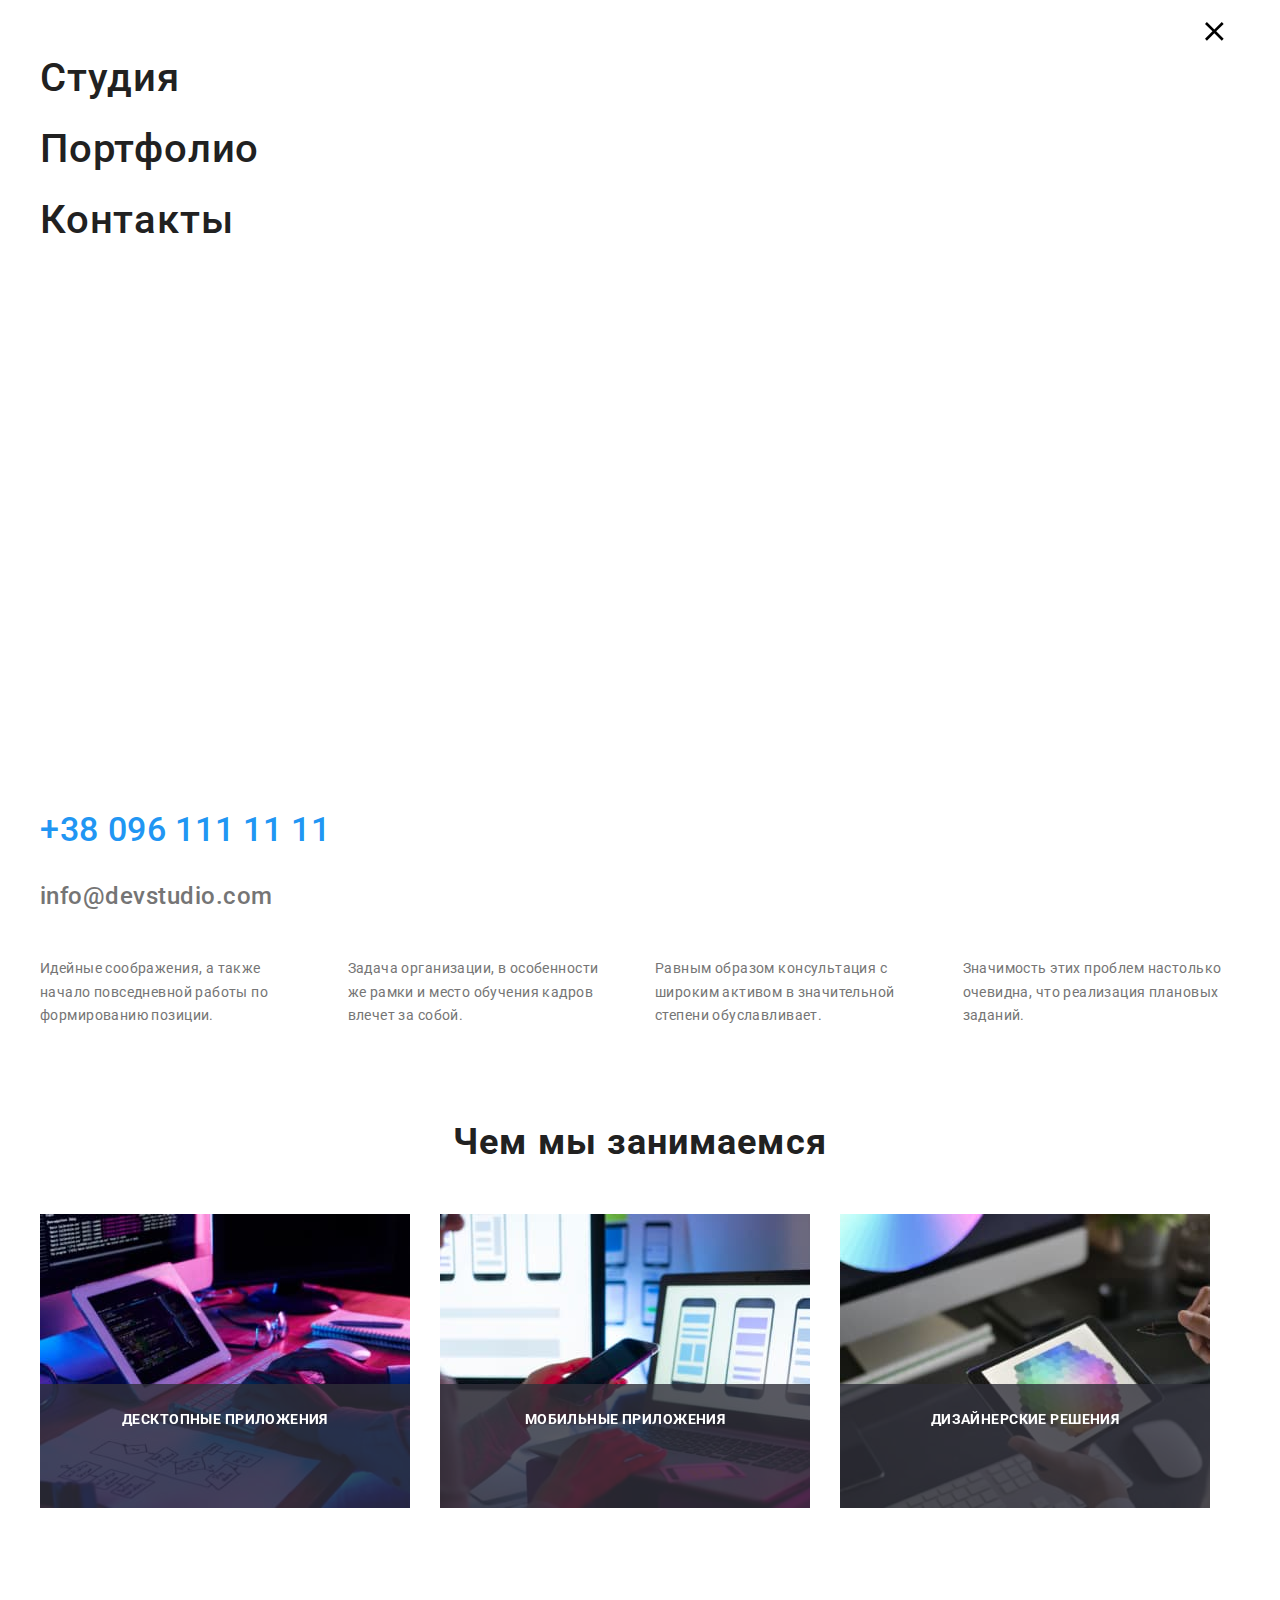
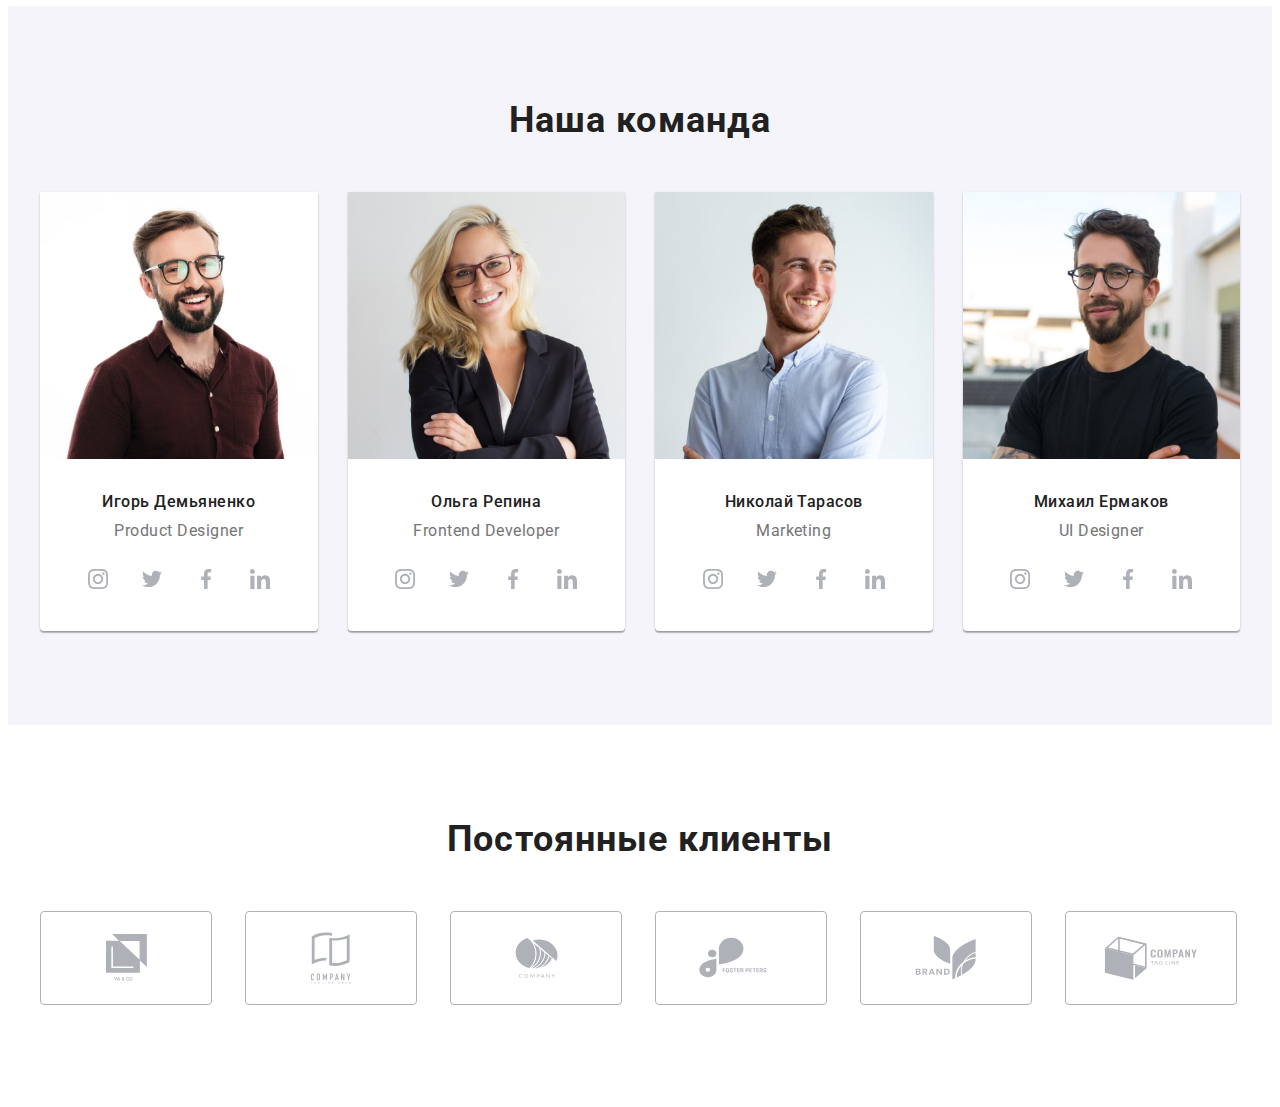
==== commit 7cfda25d: "hw-8 section "header" 30%" ====
--- a/index.html
+++ b/index.html
@@ -17,7 +17,7 @@
 </head>
 
 <body>
-    <!--<header class="header">
+    <header class="header">
         <div class="container">
             <nav class="nav">
                 <a href="" class="logo nav__logo link">Web<span class="logo__accent">Studio</span></a>
@@ -53,8 +53,51 @@
                     </li>
                 </ul>
             </div>
-        </div>
-    </header>-->
+            <button type="buton" class="menu-open-btn">
+                    <svg class="menu-btn-icon" width="40" height="40">
+                        <use href="./images/symbol-defs.svg#icon-menu-icon"></use>
+                    </svg>
+            </button>
+        </div>
+        <div class="mob-menu">
+            <div class="container">
+            <div class="mob-menu-top">
+            <button type="buton" class="menu-close-btn">
+                <svg class="menu-btn-icon" width="40" height="40">
+                    <use href="./images/symbol-defs.svg#icon-close_40px"></use>
+                </svg>
+            </button>
+        <ul class="mob-menu__list list">
+            <li class="mob-menu__item">
+                <a href="" class="mob-menu__link current link">Студия</a>
+            </li>
+            <li class="mob-menu__item">
+                <a href="./portfolio.html" class="mob-menu__link link">Портфолио</a>
+            </li>
+            <li class="mob-menu__item">
+                <a href="" class="mob-menu__link link">Контакты</a>
+            </li>
+        </ul>
+        </div>
+        <div class="mob-menu-bottom">
+        <div class="mob-connect">
+            <ul class="mob-connect__list list">
+                <li class="mob-connect__item">
+                    <a href="tel:+380961111111" class="mob-tel__link link">
+                        +38 096 111 11 11
+                    </a>
+                </li>
+                <li class="mob-connect__item">
+                    <a href="mailto:info@devstudio.com" class="mob-mail__link link">
+                        info@devstudio.com
+                    </a>
+                </li>  
+            </ul>
+          </div>
+        </div>
+         </div>
+        </div>
+    </header>
     <main>
     <section class="hero">
         <div class="container"> 
@@ -91,7 +134,14 @@
         <ul class="work-list list">
             <li class="work-item">
                 <div class="work-img-text">
-                <img src="./images/img.jpg" alt="Верстка" width="370"/>
+                <img
+                srcset="
+                ./images/img.jpg 1x, 
+                ./images/img-2x.jpg 2x
+                " 
+                src="./images/img.jpg" 
+                alt="Верстка" 
+                width="370"/>
                     <p class="work-bottom-text">
                         Десктопные Приложения
                     </p>
@@ -99,7 +149,14 @@
             </li>
             <li class="work-item">
                 <div class="work-img-text">
-                <img src="./images/img_1.jpg" alt="Дизайн" width="370"/>
+                <img
+                srcset="
+                ./images/img_1.jpg 1x, 
+                ./images/img_1-2x.jpg 2x
+                " 
+                src="./images/img_1.jpg" 
+                alt="Дизайн" 
+                width="370"/>
                 <p class="work-bottom-text">
                     Мобильные приложения
                 </p>
@@ -107,7 +164,14 @@
             </li>
             <li class="work-item">
                 <div class="work-img-text">
-                <img src="./images/img_2.jpg" alt="Оформление" width="370"/>
+                <img
+                srcset="
+                ./images/img_2.jpg 1x, 
+                ./images/img_2-2x.jpg 2x
+                " 
+                src="./images/img_2.jpg" 
+                alt="Оформление" 
+                width="370"/>
                 <p class="work-bottom-text">
                     Дизайнерские решения 
                 </p>
@@ -121,7 +185,31 @@
         <h2 class="team__title title">Наша команда</h2>
         <ul class="team__list list">
         <li class="team__item">
-            <img src="./images/img_3.jpg" alt="Мужчина в бордовой рубашке" width="270"/>
+            <picture>
+                <source srcset="
+                ./images/img_3.jpg    1x,
+                ./images/img_3-2x.jpg 2x
+                " 
+                media="(min-width: 1200px)"
+                />
+                <source srcset="
+                ./images/img_3-tab.jpg    1x,
+                ./images/img_3-tab-2x.jpg 2x
+                " 
+                media="(min-width: 768px)"
+                />
+                <source srcset="
+                ./images/img_3-mob.jpg    1x,
+                ./images/img_3-mob-2x.jpg 2x
+                " 
+                media="(min-width: 320px)"
+                />
+                <img 
+                src="./images/img_3-mob.jpg" 
+                alt="Мужчина в бордовой рубашке"
+                width="450" 
+                />
+            </picture>
             <div class="managers">
             <h3 class="managers__name">Игорь Демьяненко</h3>
             <p class="managers__position">Product Designer</p>
@@ -158,7 +246,29 @@
             </div>
         </li>
         <li class="team__item">
-            <img src="./images/img_4.jpg" alt="Женщина в пиджаке" width="270" />
+            <picture>
+            <source srcset="
+            ./images/img_4.jpg    1x,
+            ./images/img_4-2x.jpg 2x
+            " 
+            media="(min-width: 1200px)"
+            />
+            <source srcset="
+            ./images/img_4-tab.jpg    1x,
+            ./images/img_4-tab-2x.jpg 2x
+            " 
+            media="(min-width: 768px)" 
+            />
+            <source srcset="
+            ./images/img_4-mob.jpg    1x,
+            ./images/img_4-mob-2x.jpg 2x
+            " 
+            media="(min-width: 320px)" />
+            <img 
+            src="./images/img_4-mob.jpg" 
+            alt="Женщина в пиджаке" 
+            width="450" />
+            </picture>
             <div class="managers">
             <h3 class="managers__name">Ольга Репина</h3>
             <p class="managers__position">Frontend Developer</p>
@@ -195,7 +305,31 @@
             </div>
         </li>
         <li class="team__item">
-            <img src="./images/img_5.jpg" alt="Мужчина в белой рубашке" width="270" />
+        <picture>
+        <source srcset="
+        ./images/img_5.jpg    1x,
+        ./images/img_5-2x.jpg 2x
+        "
+        media="(min-width: 1200px)" 
+        />
+        <source srcset="
+        ./images/img_5-tab.jpg    1x,
+        ./images/img_5-tab-2x.jpg 2x
+        "
+        media="(min-width: 768px)" 
+        />
+        <source srcset="
+        ./images/img_5-mob.jpg    1x,
+        ./images/img_5-mob-2x.jpg 2x
+        " 
+        media="(min-width: 320px)"
+        />
+        <img 
+        src="./images/img_5-mob.jpg" 
+        alt="Мужчина в белой рубашке"
+        width="450" 
+        />
+        </picture>
             <div class="managers">
             <h3 class="managers__name">Николай Тарасов</h3>
             <p class="managers__position">Marketing</p>
@@ -232,7 +366,31 @@
             </div>
         </li>
         <li class="team__item">
-            <img src="./images/img_6.jpg" alt="Мужчина в черной футболке" width="270" />
+        <picture>
+        <source srcset="
+        ./images/img_6.jpg    1x,
+        ./images/img_6-2x.jpg 2x
+        " 
+        media="(min-width: 1200px)" 
+        />
+        <source srcset="
+        ./images/img_6-tab.jpg    1x,
+        ./images/img_6-tab-2x.jpg 2x
+        " 
+        media="(min-width: 768px)" 
+        />
+        <source srcset="
+        ./images/img_6-mob.jpg    1x,
+        ./images/img_6-mob-2x.jpg 2x
+        "
+        media="(min-width: 320px)" 
+        />
+        <img 
+        src="./images/img_6-mob.jpg" 
+        alt="Мужчина в черной футболке" 
+        width="450" 
+        />
+        </picture>
             <div class="managers">
             <h3 class="managers__name">Михаил Ермаков</h3>
             <p class="managers__position">UI Designer</p>
@@ -486,5 +644,6 @@
     AOS.init();
 </script>
 <script src="./js/modal.js"></script>
+<script src="./js/menu.js"></script>
 </body>
 </html>--- a/css/main.min.css
+++ b/css/main.min.css
@@ -1 +1 @@
-:root{--accent-color: #2196F3;--accent-background-color: #2F303A;--timing-function: cubic-bezier(0.4, 0, 0.2, 1)}p,h1,h2,h3,h4,h5,h6{margin:0}ul,ol{margin:0;padding-left:0}button{cursor:pointer}img{max-width:100%;height:auto;width:100%}body{font-family:"Roboto",sans-serif;background-color:#fff}.list{list-style:none}.link{text-decoration:none}.visually-hidden{position:absolute;white-space:nowrap;width:1px;height:1px;overflow:hidden;border:0;padding:0;clip:rect(0 0 0 0);clip-path:inset(50%);margin:-1px}.container{width:100%;margin:0 auto;padding-left:15px;padding-right:15px}@media screen and (min-width: 480px){.container{width:480px}}@media screen and (min-width: 768px){.container{width:768px}}@media screen and (min-width: 1200px){.container{width:1200px}}.title{font-weight:700;font-size:28px;line-height:1.17;text-align:center;letter-spacing:.03em;color:#212121}@media screen and (min-width: 768px){.title{font-size:28px;line-height:1.17}}@media screen and (min-width: 1200px){.title{font-size:36px;line-height:1.16}}.btn{font-family:inherit;font-weight:500;font-size:16px;line-height:1.62;text-align:center;letter-spacing:.03em;cursor:pointer}.bottom-text{font-weight:400;letter-spacing:.03em;color:#757575}.soc__list{display:flex;justify-content:center}.soc__item{width:44px;height:44px;margin-right:10px}.soc__item:last-child{margin-right:0px}.soc__link{width:100%;height:100%;background-color:#fff;border-radius:50%;display:flex;align-items:center;justify-content:center;transition-property:background-color;transition-duration:250ms;transition-timing-function:var(--timing-function);transition-delay:0}.soc__link:hover,.soc__link:focus{background-color:#2196f3}.soc__link:hover .soc__icon,.soc__link:hover .soc__icon,.soc__link:focus .soc__icon,.soc__link:focus .soc__icon{fill:#fff}.soc__icon{fill:#afb1b8;transition-property:fill;transition-duration:250ms;transition-timing-function:var(--timing-function);transition-delay:0}.backdrop{width:100%;height:100%;position:fixed;top:0;background-color:rgba(25,38,28,.4);transition:opacity 500ms,visibility 500ms}.backdrop .is-hidden .modal{transform:translate(-50%, -50%) scale(0) rotate(180deg)}.modal{width:528px;min-height:581px;background:#fff;box-shadow:0px 1px 3px rgba(0,0,0,.12),0px 1px 1px rgba(0,0,0,.14),0px 2px 1px rgba(0,0,0,.2);border-radius:4px;position:absolute;left:50%;top:50%;transform:translate(-50%, -50%) scale(1) rotate(0);transition:transform 500ms;padding:40px}.modal-close-btn{width:30px;height:30px;background-color:rgba(0,0,0,0);border:1px solid #999;border-radius:50%;position:absolute;top:8px;right:8px;display:flex;align-items:center;justify-content:center;padding:0}.modal-btn-icon:hover{fill:#2196f3}.is-hidden{visibility:hidden;opacity:0;pointer-events:none}.no-scroll{overflow:hidden}.modal-title{font-weight:700;font-size:20px;line-height:1.15;text-align:center;letter-spacing:.03em;color:#212121;margin-bottom:12px}.modal-input{width:100%;height:40px;border:1px solid rgba(33,33,33,.2);border-radius:4px;cursor:pointer;padding-left:42px;transition-property:border-color;transition-duration:250ms;transition-timing-function:var(--timing-function);transition-delay:0}.modal-input:hover,.modal-input:focus{border-color:#2196f3}.modal-input:hover+.modal-icon,.modal-input:hover+.modal-icon,.modal-input:focus+.modal-icon,.modal-input:focus+.modal-icon{fill:#2196f3}.modal-field{margin-bottom:10px}.input-wrap{position:relative}.modal-icon{position:absolute;left:12px;top:50%;transform:translateY(-50%);transition-property:fill;transition-duration:250ms;transition-timing-function:var(--timing-function);transition-delay:0}.modal-icon:hover,.modal-icon:focus{fill:#2196f3}.modal-label{font-weight:400;font-size:12px;line-height:1.16;letter-spacing:.01em;color:#757575;margin-bottom:4px;display:block}.modal-text{width:100%;height:120px;border:1px solid rgba(33,33,33,.2);border-radius:4px;resize:none;margin-bottom:4px;cursor:pointer;padding-top:12px;padding-left:16px;transition-property:border-color;transition-duration:250ms;transition-timing-function:var(--timing-function);transition-delay:0}.modal-text:hover,.modal-text:focus{border-color:#2196f3}.modal-text::placeholder{font-weight:400;font-size:12px;line-height:1.16;letter-spacing:.01em;color:rgba(117,117,117,.5)}.modal-field-check{margin-top:10px}.check-text{font-family:"Roboto";font-style:normal;font-weight:400;font-size:14px;line-height:1.71;letter-spacing:.03em;color:#757575;display:flex;justify-content:center;align-items:center;margin-top:10px}.check-text span{width:16px;height:15px;border:2px solid #212121;border-radius:3px;margin-right:7px;display:flex;align-items:center;justify-content:center}.check-icon{fill:rgba(0,0,0,0)}.modal-check:checked+.check-text span{background-color:var(--accent-color);border:none}.modal-check:checked+.check-text .check-icon{fill:#fff}.checkbox-link{margin-left:5px;color:var(--accent-color)}.modal-btn{width:200px;height:50px;font-weight:700;font-size:16px;line-height:30px;display:flex;justify-content:center;align-items:center;text-align:center;letter-spacing:.06em;color:#fff;background:#2196f3;box-shadow:0px 4px 4px rgba(0,0,0,.15);border-radius:4px;border:none;cursor:pointer;margin-left:125px;margin-top:30px;transition-property:background,box-shadow,border-radius;transition-duration:250ms;transition-timing-function:var(--timing-function);transition-delay:0}.modal-btn:hover,.modal-btn:focus{background:#188ce8;box-shadow:0px 4px 4px rgba(0,0,0,.15);border-radius:4px}.header{background-color:#fff;padding-top:25px;padding-bottom:25px;border:1px solid #ececec}.header .container{display:flex;align-items:center}.nav{display:flex;align-items:center}.nav__list{display:flex}.connect__list{display:flex}.nav__logo{font-family:"Raleway";font-weight:700;font-size:26px;line-height:1.19;letter-spacing:.03em;color:var(--accent-color);margin-right:93px}.logo__accent{color:#212121}.nav__link{font-weight:500;font-size:14px;line-height:1.14;letter-spacing:.02em;color:#212121;position:relative;transition-property:color;transition-duration:250ms;transition-timing-function:var(--timing-function);transition-delay:0}.nav__link.current::after{content:"";position:absolute;width:100%;height:4px;background-color:var(--accent-color);border-radius:2px;left:0;bottom:-34px}.nav__link:hover,.nav__link:focus{color:var(--accent-color)}.nav__item{transition-property:fill;transition-duration:250ms;transition-timing-function:var(--timing-function);transition-delay:0}.nav__item:not(:last-child){margin-right:50px}.nav__item:hover .connect__mail,.nav__item:focus .connect__mail{fill:var(--accent-color)}.nav__item:hover .connect__tel,.nav__item:focus .connect__tel{fill:var(--accent-color)}.connect__item{justify-content:center;transition-property:fill;transition-duration:250ms;transition-timing-function:var(--timing-function);transition-delay:0}.connect__item:not(:last-child){margin-right:50px}.connect{margin-left:auto}.connect__link{font-weight:500;font-size:14px;line-height:1.14;letter-spacing:.02em;color:#757575;transition-property:color;transition-duration:250ms;transition-timing-function:var(--timing-function);transition-delay:0}.connect__link:hover,.connect__link:focus{color:var(--accent-color)}.connect__mail{width:16px;height:12px;background-color:#fff;display:inline-block;justify-content:center;align-items:center;margin-right:10px;transition-property:fill;transition-duration:250ms;transition-timing-function:var(--timing-function);transition-delay:0;fill:currentColor}.connect__tel{width:10px;height:16px;background-color:#fff;display:inline-block;justify-content:center;align-items:center;margin-right:10px;transition-property:fill;transition-duration:250ms;transition-timing-function:var(--timing-function);transition-delay:0;fill:currentColor}.hero .container{width:100%;align-items:center;justify-content:center;padding-top:118px;padding-bottom:118px;background-color:var(--accent-background-color);background-image:linear-gradient(rgba(47, 48, 58, 0.4), rgba(47, 48, 58, 0.4)),url(../images/hero-bg.jpg);background-repeat:no-repeat;background-position:center;background-size:cover}@media screen and (min-width: 768px){.hero .container{padding-top:118px;padding-bottom:118px}}@media screen and (min-width: 1200px){.hero .container{padding-top:200px;padding-bottom:200px}}.hero-title{font-weight:900;font-size:26px;line-height:1.6;text-align:center;letter-spacing:.06em;text-transform:uppercase;width:360px;color:#fff;margin:0 auto;margin-bottom:30px}@media screen and (min-width: 768px){.hero-title{width:360px}}@media screen and (min-width: 1200px){.hero-title{font-size:44px;line-height:1.36;width:696px}}.hero-btn{width:200px;height:50px;font-family:inherit;font-weight:700;font-size:16px;line-height:1.87;display:flex;justify-content:center;align-items:center;text-align:center;letter-spacing:.06em;color:#fff;background:#2196f3;box-shadow:0px 4px 4px rgba(0,0,0,.15);border-radius:4px;cursor:pointer;margin:0 auto;transition-property:background,box-shadow,border-radius;transition-duration:250ms;transition-timing-function:var(--timing-function);transition-delay:0}.hero-btn:hover,.hero-btn:focus{background:#188ce8;box-shadow:0px 4px 4px rgba(0,0,0,.15);border-radius:4px}.pec{padding-top:60px;padding-bottom:60px}@media screen and (min-width: 768px){.pec{padding-top:60px;padding-bottom:60px}}@media screen and (min-width: 1200px){.pec{padding-top:94px;padding-bottom:47px}}.pec-text{font-weight:700;font-size:14px;line-height:1.14;letter-spacing:.03em;text-transform:uppercase;text-align:center;color:var(--contet-title-color)}@media screen and (min-width: 768px){.pec-text{text-align:center}}@media screen and (min-width: 1200px){.pec-text{text-align:left}}.pec-list{display:flex;flex-wrap:wrap;gap:30px}.pec-bottom-text{font-size:14px;line-height:1.71;padding-top:10px;width:450px}@media screen and (min-width: 768px){.pec-bottom-text{width:354px}}@media screen and (min-width: 1200px){.pec-bottom-text{width:270px}}.pec-item{width:100%}@media screen and (min-width: 768px){.pec-item{width:calc((100% - 30px)/2)}}@media screen and (min-width: 1200px){.pec-item{width:calc((100% - 90px)/4)}}.pec-item::before{display:block;content:"";height:120px;background:#f5f4fa;border-radius:4px;background-repeat:no-repeat;background-position:center;margin-bottom:30px}.pec-icon-antenna::before{background-image:url(../images/antenna-pec.svg)}.pec-icon-clock::before{background-image:url(../images/clock-pec.svg)}.pec-icon-diagram::before{background-image:url(../images/diagram-pec.svg)}.pec-icon-astronaut::before{background-image:url(../images/astronaut-pec.svg)}.work{padding-top:47px;padding-bottom:94px}.work-list{margin-top:50px;display:flex}.work-item:not(:last-child){margin-right:30px}.work-img-text{position:relative;overflow:hidden;width:100%}.work-bottom-text{position:absolute;width:100%;height:70px;bottom:4px;font-weight:700;font-size:14px;line-height:1,14;text-align:center;letter-spacing:.03em;text-transform:uppercase;padding-top:27px;padding-bottom:27px;color:#fff;background-color:rgba(47,48,58,.8)}.team{background-color:#f5f4fa;padding-top:60px;padding-bottom:60px}@media screen and (min-width: 768px){.team{padding-top:60px;padding-bottom:60px}}@media screen and (min-width: 1200px){.team{padding-top:94px;padding-bottom:94px}}.team__title{margin-bottom:30px}@media screen and (min-width: 768px){.team__title{margin-bottom:30px}}@media screen and (min-width: 1200px){.team__title{margin-bottom:50px}}.team__list{display:flex;flex-wrap:wrap;gap:30px}.team__item{width:100%;background-color:#fff;box-shadow:0px 1px 3px rgba(0,0,0,.12),0px 1px 1px rgba(0,0,0,.14),0px 2px 1px rgba(0,0,0,.2);border-radius:0px 0px 4px 4px}@media screen and (min-width: 768px){.team__item{width:calc((100% - 30px)/2)}}@media screen and (min-width: 1200px){.team__item{width:calc((100% - 90px)/4)}}.managers{padding-top:30px;padding-bottom:30px}.managers__name{font-weight:500;font-size:16px;line-height:1.18;text-align:center;letter-spacing:.03em;color:#212121}.managers__position{font-weight:400;letter-spacing:.03em;color:#757575;font-size:16px;line-height:1.18;text-align:center;margin-top:10px;margin-bottom:16px}.footer{background-color:var(--accent-background-color);font-style:normal;padding-top:60px;padding-bottom:60px;display:flex}.footer-box{display:inline-flex}.footer-connect{margin-left:70px;margin-top:12px}.footer-logo{font-family:"Raleway";font-weight:700;font-size:26px;line-height:1.19;letter-spacing:.03em;color:var(--accent-color)}.footer-list{margin-top:20px}.footer-adress{font-style:normal;font-weight:400;font-size:14px;line-height:1.71;letter-spacing:.03em;margin-bottom:9px;color:#fff;transition-property:color;transition-duration:250ms;transition-timing-function:var(--timing-function);transition-delay:0}.footer-adress:hover,.footer-adress:focus{color:var(--accent-color)}.footer-mail{font-style:normal;font-weight:400;font-size:14px;line-height:1.71;letter-spacing:.03em;color:rgba(255,255,255,.6);transition-property:color;transition-duration:250ms;transition-timing-function:var(--timing-function);transition-delay:0}.footer-mail:hover,.footer-mail:focus{color:var(--accent-color)}.footer-tel{font-style:normal;font-weight:400;font-size:14px;line-height:1.71;letter-spacing:.03em;color:rgba(255,255,255,.6);transition-property:color;transition-duration:250ms;transition-timing-function:var(--timing-function);transition-delay:0}.footer-tel:hover,.footer-tel:focus{color:var(--accent-color)}.footer-logo-accent{color:#f5f4fa}.item-footer-mail{margin-top:9px}.item-footer-tel{margin-top:9px}.connect-soc-list{display:flex}.connect-soc-item{width:44px;height:44px;margin-right:10px}.connect-soc-item:last-child{margin-right:10px}.connect-soc-link{width:100%;height:100%;background-color:rgba(255,255,255,.1);border-radius:50%;display:flex;align-items:center;justify-content:center;transition-property:background-color;transition-duration:250ms;transition-timing-function:var(--timing-function);transition-delay:0}.connect-soc-link:hover,.connect-soc-link:focus{background-color:#2196f3}.connect-soc-link:hover .connect-soc-icon,.connect-soc-link:hover .connect-soc-icon,.connect-soc-link:focus .connect-soc-icon,.connect-soc-link:focus .connect-soc-icon{fill:#fff}.connect-soc-icon{fill:#fff;transition-property:fill;transition-duration:250ms;transition-timing-function:var(--timing-function);transition-delay:0}.connect-soc{padding-top:72px;padding-bottom:100px}.connect-soc-list{margin-top:20px}.connect-title{font-weight:700;font-size:14px;line-height:1.14;letter-spacing:.03em;text-transform:uppercase;color:#fff}.footer-mailing{padding-top:12px;padding-left:93px}.footer-mailing-title{font-style:normal;font-weight:700;font-size:14px;line-height:1.14;letter-spacing:.03em;text-transform:uppercase;color:#fff}.footer-mailing-input{display:flex}.footer-input{width:358px;height:50px;border:1px solid rgba(255,255,255,.3);filter:drop-shadow(0px 4px 4px rgba(0, 0, 0, 0.15));border-radius:4px;color:#fff;margin-top:10px;padding-left:16px;background-color:#2f303a;cursor:pointer}.footer-input::placeholder{font-family:"Roboto";font-style:normal;font-weight:400;font-size:16px;line-height:1.25;display:flex;align-items:center;letter-spacing:.03em;color:rgba(255,255,255,.6)}.footer-btn{width:200px;height:50px;background:#2196f3;box-shadow:0px 4px 4px rgba(0,0,0,.15);border-radius:4px;border:none;margin-top:10px;margin-left:12px;font-family:"Roboto";font-style:normal;font-weight:700;font-size:16px;line-height:1.88;display:flex;align-items:center;text-align:center;justify-content:center;letter-spacing:.06em;color:#fff;transition-property:background,box-shadow,border-radius;transition-duration:250ms;transition-timing-function:var(--timing-function);transition-delay:0}.footer-btn:hover,.footer-btn:focus{background:#188ce8;box-shadow:0px 4px 4px rgba(0,0,0,.15);border-radius:4px}.footer-send-icon{margin-left:10px}.portf{padding-top:94px;padding-bottom:94px}.portfolio-list-btn{display:flex;justify-content:center}.portfolio-item-btn:not(:last-child){margin-right:8px}.portfolio-list{display:flex;flex-wrap:wrap;margin-top:50px;margin-left:-30px;margin-bottom:-30px}.portfolio-item{background:#fff;border:1px solid #eee;flex-basis:calc(11.1111111111% - 30px);margin-left:30px;margin-bottom:30px;transition-property:box-shadow;transition-duration:250ms;transition-timing-function:var(--timing-function);transition-delay:0}.portfolio-item:hover,.portfolio-item:focus{box-shadow:0px 1px 1px rgba(0,0,0,.12),0px 4px 4px rgba(0,0,0,.06),1px 4px 6px rgba(0,0,0,.16)}.portfolio-item:hover .portfolio-top-text,.portfolio-item:focus .portfolio-top-text{transform:translateY(0)}.portfolio-top-wrap{position:relative;overflow:hidden}.portfolio-top-text{position:absolute;top:0%;font-style:normal;font-weight:400;font-size:18px;line-height:1.55;height:100%;letter-spacing:.03em;color:#fff;background-color:rgba(33,150,243,.9);padding-top:63px;padding-right:24px;padding-bottom:63px;padding-left:24px;transition-property:transform;transition-duration:250ms;transition-timing-function:var(--timing-function);transition-delay:0;transform:translateY(100%);transition:transform 250ms cubic-bezier(0.4, 0, 0.2, 1)}.portfolio-btn{color:#212121;width:128px;height:38px;background-color:#f5f4fa;border-radius:4px;transition-property:color,background-color,box-shadow;transition-duration:250ms;transition-timing-function:var(--timing-function)}.portfolio-btn:hover,.portfolio-btn:focus{color:#fff;background-color:#2196f3;box-shadow:0px 3px 1px rgba(0,0,0,.1),0px 1px 2px rgba(0,0,0,.08),0px 2px 2px rgba(0,0,0,.12)}.portfolio-btn-all{color:#212121;background-color:#f5f4fa;border-radius:4px;width:73px;height:38px;transition-property:color,background-color,box-shadow;transition-duration:250ms;transition-timing-function:var(--timing-function);transition-delay:0}.portfolio-btn-all:hover,.portfolio-btn-all:focus{color:#fff;background-color:#2196f3;box-shadow:0px 3px 1px rgba(0,0,0,.1),0px 1px 2px rgba(0,0,0,.08),0px 2px 2px rgba(0,0,0,.12)}.portfolio-text{font-weight:700;font-size:18px;line-height:2;letter-spacing:.06em;color:#212121}.portfolio-bottom-text{font-size:16px;line-height:1.87;margin-top:4px}.portf-bottom-title{padding-top:20px;padding-right:24px;padding-bottom:20px;padding-left:24px}.clients{padding-top:60px;padding-bottom:60px}@media screen and (min-width: 768px){.clients{padding-top:60px;padding-bottom:60px}}@media screen and (min-width: 1200px){.clients{padding-top:94px;padding-bottom:94px}}.clients-list{margin-top:30px;display:flex;flex-wrap:wrap;gap:30px;justify-content:center}@media screen and (min-width: 768px){.clients-list{margin-top:30px}}@media screen and (min-width: 1200px){.clients-list{margin-top:50px}}.clients-item{width:calc((100% - 30px)/2)}@media screen and (min-width: 768px){.clients-item{width:calc((100% - 60px)/3)}}@media screen and (min-width: 1200px){.clients-item{width:calc((100% - 150px)/6)}}.clients-link{width:210px;height:92px;border:1px solid #afb1b8;border-radius:4px;display:flex;align-items:center;justify-content:center;transition-property:border;transition-duration:250ms;transition-timing-function:var(--timing-function);transition-delay:0}@media screen and (min-width: 768px){.clients-link{width:226px}}@media screen and (min-width: 1200px){.clients-link{width:170px}}.clients-link:hover,.clients-link:focus{border:1px solid #2196f3}.clients-link:hover .clients-icon,.clients-link:hover .clients-icon,.clients-link:focus .clients-icon,.clients-link:focus .clients-icon{fill:#2196f3}.clients-icon{fill:#afb1b8;transition-property:fill;transition-duration:250ms;transition-timing-function:var(--timing-function);transition-delay:0}/*# sourceMappingURL=main.min.css.map */+:root{--accent-color: #2196F3;--accent-background-color: #2F303A;--timing-function: cubic-bezier(0.4, 0, 0.2, 1)}p,h1,h2,h3,h4,h5,h6{margin:0}ul,ol{margin:0;padding-left:0}button{cursor:pointer}img{max-width:100%;height:auto;width:100%}body{font-family:"Roboto",sans-serif;background-color:#fff}.list{list-style:none}.link{text-decoration:none}.visually-hidden{position:absolute;white-space:nowrap;width:1px;height:1px;overflow:hidden;border:0;padding:0;clip:rect(0 0 0 0);clip-path:inset(50%);margin:-1px}.container{width:100%;margin:0 auto;padding-left:15px;padding-right:15px}@media screen and (min-width: 480px){.container{width:480px}}@media screen and (min-width: 768px){.container{width:768px}}@media screen and (min-width: 1200px){.container{width:1200px}}.title{font-weight:700;font-size:28px;line-height:1.17;text-align:center;letter-spacing:.03em;color:#212121}@media screen and (min-width: 768px){.title{font-size:28px;line-height:1.17}}@media screen and (min-width: 1200px){.title{font-size:36px;line-height:1.16}}.btn{font-family:inherit;font-weight:500;font-size:16px;line-height:1.62;text-align:center;letter-spacing:.03em;cursor:pointer}.bottom-text{font-weight:400;letter-spacing:.03em;color:#757575}.soc__list{display:flex;justify-content:center}.soc__item{width:44px;height:44px;margin-right:10px}.soc__item:last-child{margin-right:0px}.soc__link{width:100%;height:100%;background-color:#fff;border-radius:50%;display:flex;align-items:center;justify-content:center;transition-property:background-color;transition-duration:250ms;transition-timing-function:var(--timing-function);transition-delay:0}.soc__link:hover,.soc__link:focus{background-color:#2196f3}.soc__link:hover .soc__icon,.soc__link:hover .soc__icon,.soc__link:focus .soc__icon,.soc__link:focus .soc__icon{fill:#fff}.soc__icon{fill:#afb1b8;transition-property:fill;transition-duration:250ms;transition-timing-function:var(--timing-function);transition-delay:0}.backdrop{width:100%;height:100%;position:fixed;top:0;background-color:rgba(25,38,28,.4);transition:opacity 500ms,visibility 500ms}.backdrop .is-hidden .modal{transform:translate(-50%, -50%) scale(0) rotate(180deg)}.modal{width:528px;min-height:581px;background:#fff;box-shadow:0px 1px 3px rgba(0,0,0,.12),0px 1px 1px rgba(0,0,0,.14),0px 2px 1px rgba(0,0,0,.2);border-radius:4px;position:absolute;left:50%;top:50%;transform:translate(-50%, -50%) scale(1) rotate(0);transition:transform 500ms;padding:40px}.modal-close-btn{width:30px;height:30px;background-color:rgba(0,0,0,0);border:1px solid #999;border-radius:50%;position:absolute;top:8px;right:8px;display:flex;align-items:center;justify-content:center;padding:0}.modal-btn-icon:hover{fill:#2196f3}.is-hidden{visibility:hidden;opacity:0;pointer-events:none}.no-scroll{overflow:hidden}.modal-title{font-weight:700;font-size:20px;line-height:1.15;text-align:center;letter-spacing:.03em;color:#212121;margin-bottom:12px}.modal-input{width:100%;height:40px;border:1px solid rgba(33,33,33,.2);border-radius:4px;cursor:pointer;padding-left:42px;transition-property:border-color;transition-duration:250ms;transition-timing-function:var(--timing-function);transition-delay:0}.modal-input:hover,.modal-input:focus{border-color:#2196f3}.modal-input:hover+.modal-icon,.modal-input:hover+.modal-icon,.modal-input:focus+.modal-icon,.modal-input:focus+.modal-icon{fill:#2196f3}.modal-field{margin-bottom:10px}.input-wrap{position:relative}.modal-icon{position:absolute;left:12px;top:50%;transform:translateY(-50%);transition-property:fill;transition-duration:250ms;transition-timing-function:var(--timing-function);transition-delay:0}.modal-icon:hover,.modal-icon:focus{fill:#2196f3}.modal-label{font-weight:400;font-size:12px;line-height:1.16;letter-spacing:.01em;color:#757575;margin-bottom:4px;display:block}.modal-text{width:100%;height:120px;border:1px solid rgba(33,33,33,.2);border-radius:4px;resize:none;margin-bottom:4px;cursor:pointer;padding-top:12px;padding-left:16px;transition-property:border-color;transition-duration:250ms;transition-timing-function:var(--timing-function);transition-delay:0}.modal-text:hover,.modal-text:focus{border-color:#2196f3}.modal-text::placeholder{font-weight:400;font-size:12px;line-height:1.16;letter-spacing:.01em;color:rgba(117,117,117,.5)}.modal-field-check{margin-top:10px}.check-text{font-family:"Roboto";font-style:normal;font-weight:400;font-size:14px;line-height:1.71;letter-spacing:.03em;color:#757575;display:flex;justify-content:center;align-items:center;margin-top:10px}.check-text span{width:16px;height:15px;border:2px solid #212121;border-radius:3px;margin-right:7px;display:flex;align-items:center;justify-content:center}.check-icon{fill:rgba(0,0,0,0)}.modal-check:checked+.check-text span{background-color:var(--accent-color);border:none}.modal-check:checked+.check-text .check-icon{fill:#fff}.checkbox-link{margin-left:5px;color:var(--accent-color)}.modal-btn{width:200px;height:50px;font-weight:700;font-size:16px;line-height:30px;display:flex;justify-content:center;align-items:center;text-align:center;letter-spacing:.06em;color:#fff;background:#2196f3;box-shadow:0px 4px 4px rgba(0,0,0,.15);border-radius:4px;border:none;cursor:pointer;margin-left:125px;margin-top:30px;transition-property:background,box-shadow,border-radius;transition-duration:250ms;transition-timing-function:var(--timing-function);transition-delay:0}.modal-btn:hover,.modal-btn:focus{background:#188ce8;box-shadow:0px 4px 4px rgba(0,0,0,.15);border-radius:4px}.header{background-color:#fff;padding-top:16px;padding-bottom:16px;border:1px solid #ececec}.header>.container{display:flex;align-items:center}.nav{display:flex;align-items:center}.nav__list{display:none}.connect__list{display:flex}.nav__logo{font-family:"Raleway";font-weight:700;font-size:26px;line-height:1.19;letter-spacing:.03em;color:var(--accent-color);margin-right:93px}.logo__accent{color:#212121}.nav__link{font-weight:500;font-size:14px;line-height:1.14;letter-spacing:.02em;color:#212121;position:relative;transition-property:color;transition-duration:250ms;transition-timing-function:var(--timing-function);transition-delay:0}.nav__link.current::after{content:"";position:absolute;width:100%;height:4px;background-color:var(--accent-color);border-radius:2px;left:0;bottom:-34px}.nav__link:hover,.nav__link:focus{color:var(--accent-color)}.nav__item{transition-property:fill;transition-duration:250ms;transition-timing-function:var(--timing-function);transition-delay:0}.nav__item:not(:last-child){margin-right:50px}.nav__item:hover .connect__mail,.nav__item:focus .connect__mail{fill:var(--accent-color)}.nav__item:hover .connect__tel,.nav__item:focus .connect__tel{fill:var(--accent-color)}.connect__item{justify-content:center;transition-property:fill;transition-duration:250ms;transition-timing-function:var(--timing-function);transition-delay:0}.connect__item:not(:last-child){margin-right:50px}.connect{display:none;margin-left:auto}.connect__link{font-weight:500;font-size:14px;line-height:1.14;letter-spacing:.02em;color:#757575;transition-property:color;transition-duration:250ms;transition-timing-function:var(--timing-function);transition-delay:0}.connect__link:hover,.connect__link:focus{color:var(--accent-color)}.connect__mail{width:16px;height:12px;background-color:#fff;display:inline-block;justify-content:center;align-items:center;margin-right:10px;transition-property:fill;transition-duration:250ms;transition-timing-function:var(--timing-function);transition-delay:0;fill:currentColor}.connect__tel{width:10px;height:16px;background-color:#fff;display:inline-block;justify-content:center;align-items:center;margin-right:10px;transition-property:fill;transition-duration:250ms;transition-timing-function:var(--timing-function);transition-delay:0;fill:currentColor}.menu-open-btn,.menu-close-btn{display:block;margin-left:auto;border:none;background-color:#fff}.mob-menu{position:fixed;top:0;left:0;background-color:#fff;width:100vw;height:100vh;padding-top:10px;padding-bottom:48px}.mob-menu .container{display:flex;flex-direction:column;justify-content:space-between;height:100%;overflow-y:auto}.mob-menu__list{margin-bottom:40px}.mob-menu__item:not(:last-child){margin-bottom:24px}.mob-menu__link{font-family:"Roboto";font-style:normal;font-weight:500;font-size:40px;line-height:1.17;letter-spacing:.02em;color:#212121}.mob-connect__item:not(:last-child){margin-bottom:32px}.mob-tel__link{font-family:"Roboto";font-style:normal;font-weight:500;font-size:34px;line-height:1.17;letter-spacing:.02em;color:#2196f3}.mob-mail__link{font-family:"Roboto";font-style:normal;font-weight:500;font-size:24px;line-height:28px;letter-spacing:.02em;color:#757575}.hero .container{width:100%;align-items:center;justify-content:center;padding-top:118px;padding-bottom:118px;background-color:var(--accent-background-color);background-image:linear-gradient(rgba(47, 48, 58, 0.4), rgba(47, 48, 58, 0.4)),url(../images/hero-bg-mob.jpg);background-repeat:no-repeat;background-position:center;background-size:cover}@media(min-device-pixel-ratio: 2),(min-resolution: 192dpi),(min-resolution: 2dppx){.hero .container{background-image:linear-gradient(rgba(47, 48, 58, 0.4), rgba(47, 48, 58, 0.4)),url(../images/hero-bg-mob-2x.jpg)}}@media screen and (min-width: 768px){.hero .container{background-image:linear-gradient(rgba(47, 48, 58, 0.4), rgba(47, 48, 58, 0.4)),url(../images/hero-bg-tab.jpg)}}@media screen and (min-width: 768px)and (min-device-pixel-ratio: 2),screen and (min-width: 768px)and (min-resolution: 192dpi),screen and (min-width: 768px)and (min-resolution: 2dppx){.hero .container{background-image:linear-gradient(rgba(47, 48, 58, 0.4), rgba(47, 48, 58, 0.4)),url(../images/hero-bg-tab-2x.jpg)}}@media screen and (min-width: 1200px){.hero .container{padding-top:200px;padding-bottom:200px;background-image:linear-gradient(rgba(47, 48, 58, 0.4), rgba(47, 48, 58, 0.4)),url(../images/hero-bg.jpg)}}@media screen and (min-width: 1200px)and (min-device-pixel-ratio: 2),screen and (min-width: 1200px)and (min-resolution: 192dpi),screen and (min-width: 1200px)and (min-resolution: 2dppx){.hero .container{background-image:linear-gradient(rgba(47, 48, 58, 0.4), rgba(47, 48, 58, 0.4)),url(../images/hero-bg-2x.jpg)}}.hero-title{font-weight:900;font-size:26px;line-height:1.6;text-align:center;letter-spacing:.06em;text-transform:uppercase;max-width:360px;color:#fff;margin:0 auto;margin-bottom:30px}@media screen and (min-width: 1200px){.hero-title{font-size:44px;line-height:1.36;max-width:696px}}.hero-btn{width:200px;height:50px;font-family:inherit;font-weight:700;font-size:16px;line-height:1.87;display:flex;justify-content:center;align-items:center;text-align:center;letter-spacing:.06em;color:#fff;background:#2196f3;box-shadow:0px 4px 4px rgba(0,0,0,.15);border-radius:4px;cursor:pointer;margin:0 auto;transition-property:background,box-shadow,border-radius;transition-duration:250ms;transition-timing-function:var(--timing-function);transition-delay:0}.hero-btn:hover,.hero-btn:focus{background:#188ce8;box-shadow:0px 4px 4px rgba(0,0,0,.15);border-radius:4px}.pec{padding-top:60px;padding-bottom:60px}@media screen and (min-width: 1200px){.pec{padding-top:94px;padding-bottom:47px}}.pec-text{font-weight:700;font-size:14px;line-height:1.14;letter-spacing:.03em;text-transform:uppercase;text-align:center;color:var(--contet-title-color)}@media screen and (min-width: 1200px){.pec-text{text-align:left}}.pec-list{display:flex;flex-wrap:wrap;gap:30px}.pec-bottom-text{font-size:14px;line-height:1.71;padding-top:10px;max-width:450px}@media screen and (min-width: 768px){.pec-bottom-text{max-width:354px}}@media screen and (min-width: 1200px){.pec-bottom-text{max-width:270px}}.pec-item{width:100%}@media screen and (min-width: 768px){.pec-item{width:calc((100% - 30px)/2)}}@media screen and (min-width: 1200px){.pec-item{width:calc((100% - 90px)/4)}}.pec-item::before{display:block;content:"";height:120px;background:#f5f4fa;border-radius:4px;background-repeat:no-repeat;background-position:center;margin-bottom:30px}.pec-icon-antenna::before{background-image:url(../images/antenna-pec.svg)}.pec-icon-clock::before{background-image:url(../images/clock-pec.svg)}.pec-icon-diagram::before{background-image:url(../images/diagram-pec.svg)}.pec-icon-astronaut::before{background-image:url(../images/astronaut-pec.svg)}.work{display:none}@media screen and (min-width: 1200px){.work{display:block;padding-top:47px;padding-bottom:94px}}.work-list{margin-top:50px;display:flex}.work-item:not(:last-child){margin-right:30px}.work-img-text{position:relative;overflow:hidden;width:100%}.work-bottom-text{position:absolute;width:100%;height:70px;bottom:4px;font-weight:700;font-size:14px;line-height:1,14;text-align:center;letter-spacing:.03em;text-transform:uppercase;padding-top:27px;padding-bottom:27px;color:#fff;background-color:rgba(47,48,58,.8)}.team{background-color:#f5f4fa;padding-top:60px;padding-bottom:60px}@media screen and (min-width: 1200px){.team{padding-top:94px;padding-bottom:94px}}.team__title{margin-bottom:30px}@media screen and (min-width: 1200px){.team__title{margin-bottom:50px}}.team__list{display:flex;flex-wrap:wrap;gap:30px}.team__item{width:100%;background-color:#fff;box-shadow:0px 1px 3px rgba(0,0,0,.12),0px 1px 1px rgba(0,0,0,.14),0px 2px 1px rgba(0,0,0,.2);border-radius:0px 0px 4px 4px}@media screen and (min-width: 768px){.team__item{width:calc((100% - 30px)/2)}}@media screen and (min-width: 1200px){.team__item{width:calc((100% - 90px)/4)}}.managers{padding-top:30px;padding-bottom:30px}.managers__name{font-weight:500;font-size:16px;line-height:1.18;text-align:center;letter-spacing:.03em;color:#212121}.managers__position{font-weight:400;letter-spacing:.03em;color:#757575;font-size:16px;line-height:1.18;text-align:center;margin-top:10px;margin-bottom:16px}.footer{background-color:var(--accent-background-color);font-style:normal;padding-top:60px;padding-bottom:60px;display:flex}.footer-box{display:inline-flex}.footer-connect{margin-left:70px;margin-top:12px}.footer-logo{font-family:"Raleway";font-weight:700;font-size:26px;line-height:1.19;letter-spacing:.03em;color:var(--accent-color)}.footer-list{margin-top:20px}.footer-adress{font-style:normal;font-weight:400;font-size:14px;line-height:1.71;letter-spacing:.03em;margin-bottom:9px;color:#fff;transition-property:color;transition-duration:250ms;transition-timing-function:var(--timing-function);transition-delay:0}.footer-adress:hover,.footer-adress:focus{color:var(--accent-color)}.footer-mail{font-style:normal;font-weight:400;font-size:14px;line-height:1.71;letter-spacing:.03em;color:rgba(255,255,255,.6);transition-property:color;transition-duration:250ms;transition-timing-function:var(--timing-function);transition-delay:0}.footer-mail:hover,.footer-mail:focus{color:var(--accent-color)}.footer-tel{font-style:normal;font-weight:400;font-size:14px;line-height:1.71;letter-spacing:.03em;color:rgba(255,255,255,.6);transition-property:color;transition-duration:250ms;transition-timing-function:var(--timing-function);transition-delay:0}.footer-tel:hover,.footer-tel:focus{color:var(--accent-color)}.footer-logo-accent{color:#f5f4fa}.item-footer-mail{margin-top:9px}.item-footer-tel{margin-top:9px}.connect-soc-list{display:flex}.connect-soc-item{width:44px;height:44px;margin-right:10px}.connect-soc-item:last-child{margin-right:10px}.connect-soc-link{width:100%;height:100%;background-color:rgba(255,255,255,.1);border-radius:50%;display:flex;align-items:center;justify-content:center;transition-property:background-color;transition-duration:250ms;transition-timing-function:var(--timing-function);transition-delay:0}.connect-soc-link:hover,.connect-soc-link:focus{background-color:#2196f3}.connect-soc-link:hover .connect-soc-icon,.connect-soc-link:hover .connect-soc-icon,.connect-soc-link:focus .connect-soc-icon,.connect-soc-link:focus .connect-soc-icon{fill:#fff}.connect-soc-icon{fill:#fff;transition-property:fill;transition-duration:250ms;transition-timing-function:var(--timing-function);transition-delay:0}.connect-soc{padding-top:72px;padding-bottom:100px}.connect-soc-list{margin-top:20px}.connect-title{font-weight:700;font-size:14px;line-height:1.14;letter-spacing:.03em;text-transform:uppercase;color:#fff}.footer-mailing{padding-top:12px;padding-left:93px}.footer-mailing-title{font-style:normal;font-weight:700;font-size:14px;line-height:1.14;letter-spacing:.03em;text-transform:uppercase;color:#fff}.footer-mailing-input{display:flex}.footer-input{width:358px;height:50px;border:1px solid rgba(255,255,255,.3);filter:drop-shadow(0px 4px 4px rgba(0, 0, 0, 0.15));border-radius:4px;color:#fff;margin-top:10px;padding-left:16px;background-color:#2f303a;cursor:pointer}.footer-input::placeholder{font-family:"Roboto";font-style:normal;font-weight:400;font-size:16px;line-height:1.25;display:flex;align-items:center;letter-spacing:.03em;color:rgba(255,255,255,.6)}.footer-btn{width:200px;height:50px;background:#2196f3;box-shadow:0px 4px 4px rgba(0,0,0,.15);border-radius:4px;border:none;margin-top:10px;margin-left:12px;font-family:"Roboto";font-style:normal;font-weight:700;font-size:16px;line-height:1.88;display:flex;align-items:center;text-align:center;justify-content:center;letter-spacing:.06em;color:#fff;transition-property:background,box-shadow,border-radius;transition-duration:250ms;transition-timing-function:var(--timing-function);transition-delay:0}.footer-btn:hover,.footer-btn:focus{background:#188ce8;box-shadow:0px 4px 4px rgba(0,0,0,.15);border-radius:4px}.footer-send-icon{margin-left:10px}.portf{padding-top:94px;padding-bottom:94px}.portfolio-list-btn{display:flex;justify-content:center}.portfolio-item-btn:not(:last-child){margin-right:8px}.portfolio-list{display:flex;flex-wrap:wrap;margin-top:50px;margin-left:-30px;margin-bottom:-30px}.portfolio-item{background:#fff;border:1px solid #eee;flex-basis:calc(11.1111111111% - 30px);margin-left:30px;margin-bottom:30px;transition-property:box-shadow;transition-duration:250ms;transition-timing-function:var(--timing-function);transition-delay:0}.portfolio-item:hover,.portfolio-item:focus{box-shadow:0px 1px 1px rgba(0,0,0,.12),0px 4px 4px rgba(0,0,0,.06),1px 4px 6px rgba(0,0,0,.16)}.portfolio-item:hover .portfolio-top-text,.portfolio-item:focus .portfolio-top-text{transform:translateY(0)}.portfolio-top-wrap{position:relative;overflow:hidden}.portfolio-top-text{position:absolute;top:0%;font-style:normal;font-weight:400;font-size:18px;line-height:1.55;height:100%;letter-spacing:.03em;color:#fff;background-color:rgba(33,150,243,.9);padding-top:63px;padding-right:24px;padding-bottom:63px;padding-left:24px;transition-property:transform;transition-duration:250ms;transition-timing-function:var(--timing-function);transition-delay:0;transform:translateY(100%);transition:transform 250ms cubic-bezier(0.4, 0, 0.2, 1)}.portfolio-btn{color:#212121;width:128px;height:38px;background-color:#f5f4fa;border-radius:4px;transition-property:color,background-color,box-shadow;transition-duration:250ms;transition-timing-function:var(--timing-function)}.portfolio-btn:hover,.portfolio-btn:focus{color:#fff;background-color:#2196f3;box-shadow:0px 3px 1px rgba(0,0,0,.1),0px 1px 2px rgba(0,0,0,.08),0px 2px 2px rgba(0,0,0,.12)}.portfolio-btn-all{color:#212121;background-color:#f5f4fa;border-radius:4px;width:73px;height:38px;transition-property:color,background-color,box-shadow;transition-duration:250ms;transition-timing-function:var(--timing-function);transition-delay:0}.portfolio-btn-all:hover,.portfolio-btn-all:focus{color:#fff;background-color:#2196f3;box-shadow:0px 3px 1px rgba(0,0,0,.1),0px 1px 2px rgba(0,0,0,.08),0px 2px 2px rgba(0,0,0,.12)}.portfolio-text{font-weight:700;font-size:18px;line-height:2;letter-spacing:.06em;color:#212121}.portfolio-bottom-text{font-size:16px;line-height:1.87;margin-top:4px}.portf-bottom-title{padding-top:20px;padding-right:24px;padding-bottom:20px;padding-left:24px}.clients{padding-top:60px;padding-bottom:60px}@media screen and (min-width: 768px){.clients{padding-top:60px;padding-bottom:60px}}@media screen and (min-width: 1200px){.clients{padding-top:94px;padding-bottom:94px}}.clients-list{margin-top:30px;display:flex;flex-wrap:wrap;gap:30px;justify-content:center}@media screen and (min-width: 768px){.clients-list{margin-top:30px}}@media screen and (min-width: 1200px){.clients-list{margin-top:50px}}.clients-item{width:calc((100% - 30px)/2)}@media screen and (min-width: 768px){.clients-item{width:calc((100% - 60px)/3)}}@media screen and (min-width: 1200px){.clients-item{width:calc((100% - 150px)/6)}}.clients-link{width:210px;height:92px;border:1px solid #afb1b8;border-radius:4px;display:flex;align-items:center;justify-content:center;transition-property:border;transition-duration:250ms;transition-timing-function:var(--timing-function);transition-delay:0}@media screen and (min-width: 768px){.clients-link{width:226px}}@media screen and (min-width: 1200px){.clients-link{width:170px}}.clients-link:hover,.clients-link:focus{border:1px solid #2196f3}.clients-link:hover .clients-icon,.clients-link:hover .clients-icon,.clients-link:focus .clients-icon,.clients-link:focus .clients-icon{fill:#2196f3}.clients-icon{fill:#afb1b8;transition-property:fill;transition-duration:250ms;transition-timing-function:var(--timing-function);transition-delay:0}/*# sourceMappingURL=main.min.css.map */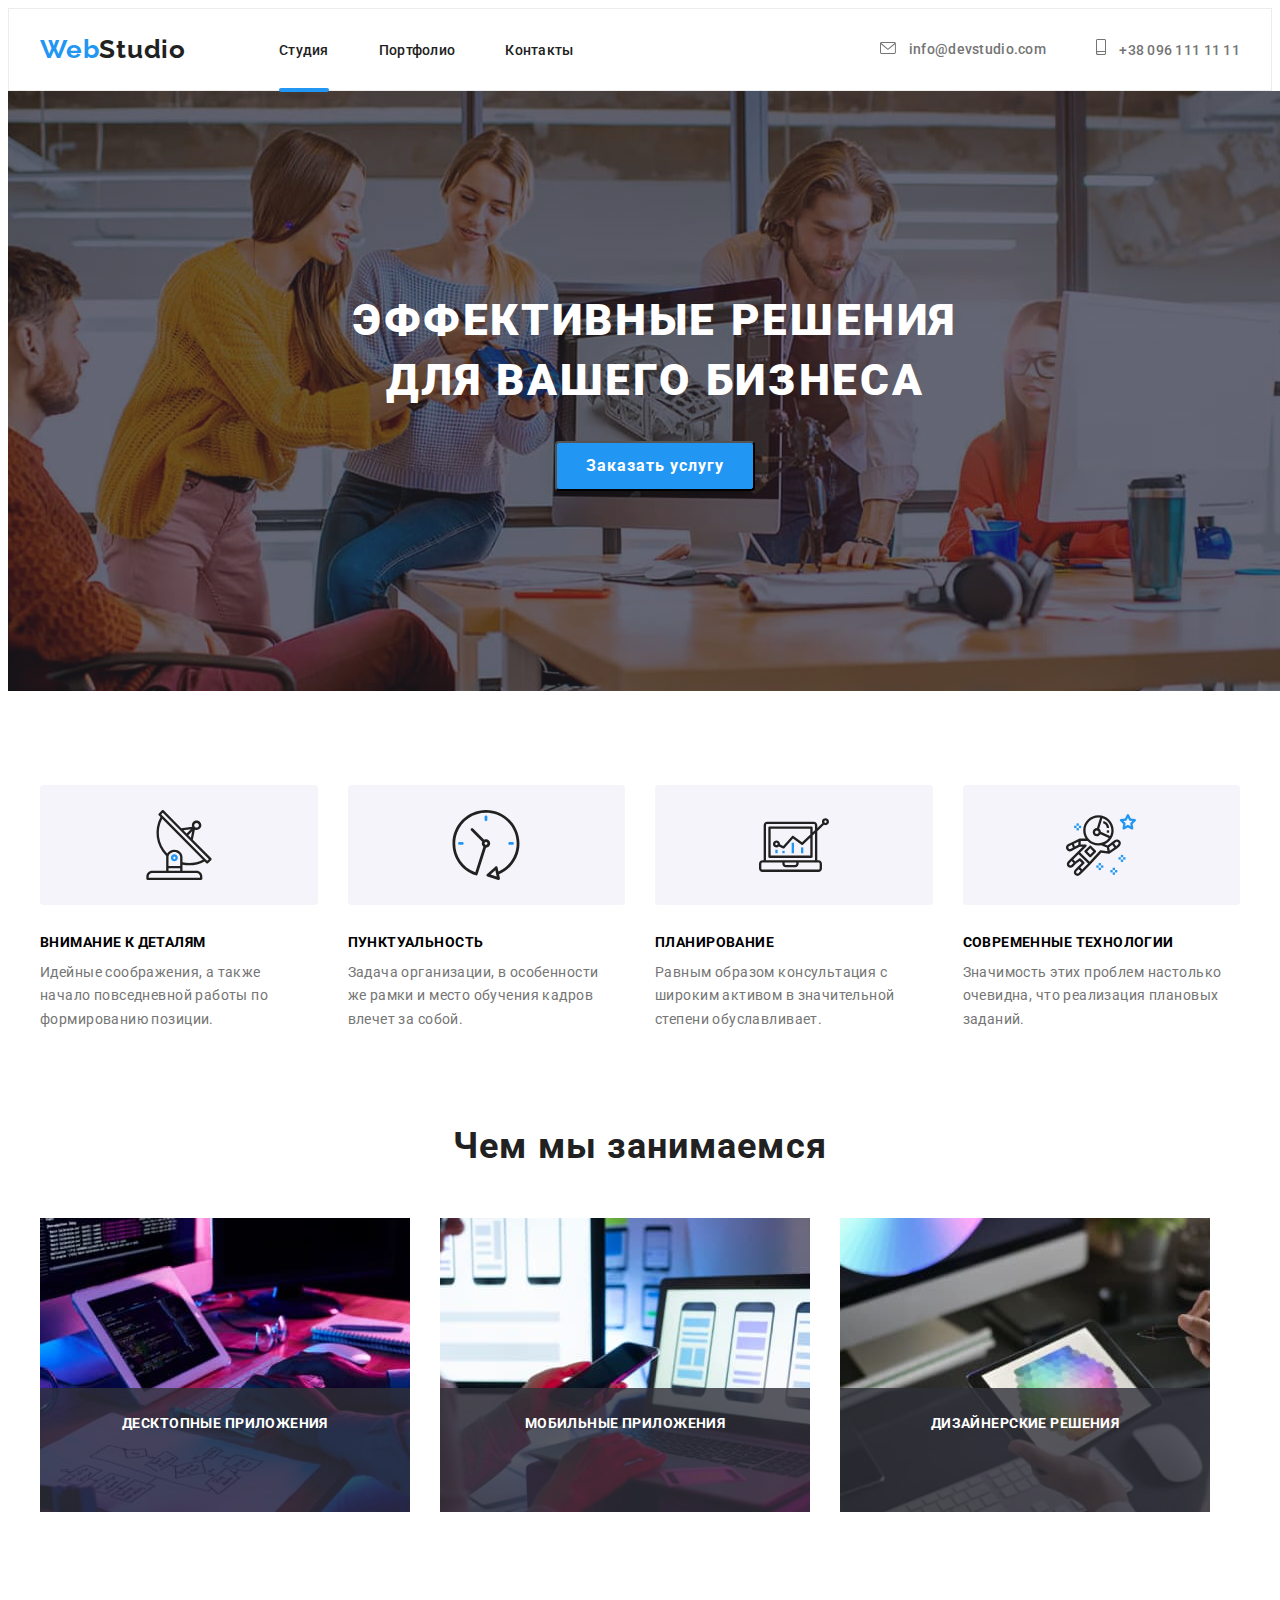
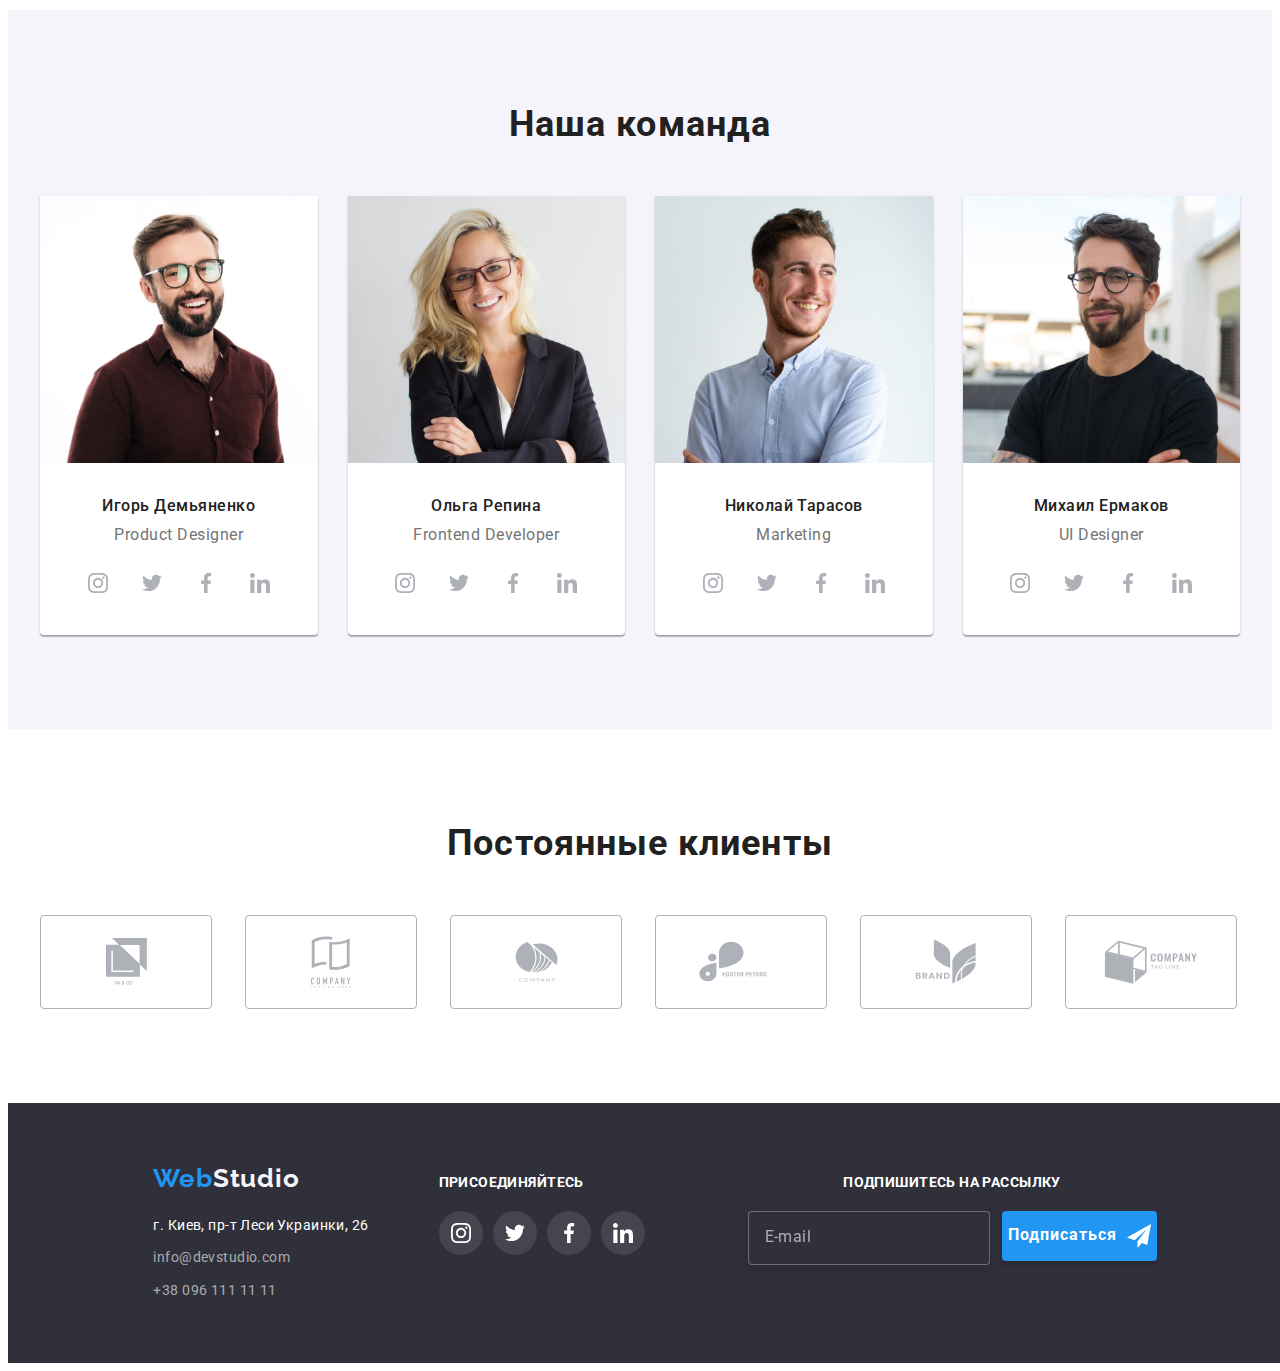
==== commit a935cc18: "hw-8 section "footer" 20%" ====
--- a/index.html
+++ b/index.html
@@ -59,7 +59,7 @@
                     </svg>
             </button>
         </div>
-        <div class="mob-menu">
+        <div class="mob-menu is-hidden">
             <div class="container">
             <div class="mob-menu-top">
             <button type="buton" class="menu-close-btn">
@@ -92,6 +92,44 @@
                         info@devstudio.com
                     </a>
                 </li>  
+            </ul>
+            <ul class="mob-soc__list list">
+                <li class="mob-soc__item mob-soc-inst__item">
+                    <a 
+                    href="https://www.google.com/" 
+                    class="mob-soc__link link" 
+                    target="_blank"
+                    rel="noopener nofollow noreferrer">
+                    Instagram
+                </a>
+                </li>
+                <li class="mob-soc__item mob-soc-tw__item">
+                    <a 
+                    href="https://www.google.com/" 
+                    class="mob-soc__link link" 
+                    target="_blank" 
+                    rel="noopener nofollow noreferrer">
+                    Twitter
+                </a>
+                </li>
+                <li class="mob-soc__item mob-soc-face__item">
+                    <a 
+                    href="https://www.google.com/" 
+                    class="mob-soc__link link" 
+                    target="_blank" 
+                    rel="noopener nofollow noreferrer">
+                    Facebook
+                    </a>
+                </li>
+                <li class="mob-soc__item mob-soc-link__item">
+                    <a 
+                    href="https://www.google.com/" 
+                    class="mob-soc__link link" 
+                    target="_blank"
+                    rel="noopener nofollow noreferrer">
+                    LinkedIn
+                </a>
+                </li>
             </ul>
           </div>
         </div>
@@ -479,7 +517,7 @@
         </div>
     </section>
     </main>
-<!--<footer class="footer">
+<footer class="footer">
     <div class="container footer-box">
         <div class="footer-contacts">
             <p><a href="" class="footer-logo link">Web<span class="footer-logo-accent">Studio</span></a></p>
@@ -496,7 +534,7 @@
                             info@devstudio.com
                         </a>
                     </li>
-                    <li class="item-footer-mail">
+                    <li class="item-footer-tel">
                         <a href="tel:+380961111111" class="footer-tel link">
                             +38 096 111 11 11
                         </a>
@@ -556,7 +594,7 @@
         </div>
     </div>
 
-</footer>-->
+</footer>
 <!--<div class="backdrop is-hidden" data-modal>
     <div class="modal">
      <button type="button" class="modal-close-btn" data-modal-close>
--- a/css/main.min.css
+++ b/css/main.min.css
@@ -1 +1 @@
-:root{--accent-color: #2196F3;--accent-background-color: #2F303A;--timing-function: cubic-bezier(0.4, 0, 0.2, 1)}p,h1,h2,h3,h4,h5,h6{margin:0}ul,ol{margin:0;padding-left:0}button{cursor:pointer}img{max-width:100%;height:auto;width:100%}body{font-family:"Roboto",sans-serif;background-color:#fff}.list{list-style:none}.link{text-decoration:none}.visually-hidden{position:absolute;white-space:nowrap;width:1px;height:1px;overflow:hidden;border:0;padding:0;clip:rect(0 0 0 0);clip-path:inset(50%);margin:-1px}.container{width:100%;margin:0 auto;padding-left:15px;padding-right:15px}@media screen and (min-width: 480px){.container{width:480px}}@media screen and (min-width: 768px){.container{width:768px}}@media screen and (min-width: 1200px){.container{width:1200px}}.title{font-weight:700;font-size:28px;line-height:1.17;text-align:center;letter-spacing:.03em;color:#212121}@media screen and (min-width: 768px){.title{font-size:28px;line-height:1.17}}@media screen and (min-width: 1200px){.title{font-size:36px;line-height:1.16}}.btn{font-family:inherit;font-weight:500;font-size:16px;line-height:1.62;text-align:center;letter-spacing:.03em;cursor:pointer}.bottom-text{font-weight:400;letter-spacing:.03em;color:#757575}.soc__list{display:flex;justify-content:center}.soc__item{width:44px;height:44px;margin-right:10px}.soc__item:last-child{margin-right:0px}.soc__link{width:100%;height:100%;background-color:#fff;border-radius:50%;display:flex;align-items:center;justify-content:center;transition-property:background-color;transition-duration:250ms;transition-timing-function:var(--timing-function);transition-delay:0}.soc__link:hover,.soc__link:focus{background-color:#2196f3}.soc__link:hover .soc__icon,.soc__link:hover .soc__icon,.soc__link:focus .soc__icon,.soc__link:focus .soc__icon{fill:#fff}.soc__icon{fill:#afb1b8;transition-property:fill;transition-duration:250ms;transition-timing-function:var(--timing-function);transition-delay:0}.backdrop{width:100%;height:100%;position:fixed;top:0;background-color:rgba(25,38,28,.4);transition:opacity 500ms,visibility 500ms}.backdrop .is-hidden .modal{transform:translate(-50%, -50%) scale(0) rotate(180deg)}.modal{width:528px;min-height:581px;background:#fff;box-shadow:0px 1px 3px rgba(0,0,0,.12),0px 1px 1px rgba(0,0,0,.14),0px 2px 1px rgba(0,0,0,.2);border-radius:4px;position:absolute;left:50%;top:50%;transform:translate(-50%, -50%) scale(1) rotate(0);transition:transform 500ms;padding:40px}.modal-close-btn{width:30px;height:30px;background-color:rgba(0,0,0,0);border:1px solid #999;border-radius:50%;position:absolute;top:8px;right:8px;display:flex;align-items:center;justify-content:center;padding:0}.modal-btn-icon:hover{fill:#2196f3}.is-hidden{visibility:hidden;opacity:0;pointer-events:none}.no-scroll{overflow:hidden}.modal-title{font-weight:700;font-size:20px;line-height:1.15;text-align:center;letter-spacing:.03em;color:#212121;margin-bottom:12px}.modal-input{width:100%;height:40px;border:1px solid rgba(33,33,33,.2);border-radius:4px;cursor:pointer;padding-left:42px;transition-property:border-color;transition-duration:250ms;transition-timing-function:var(--timing-function);transition-delay:0}.modal-input:hover,.modal-input:focus{border-color:#2196f3}.modal-input:hover+.modal-icon,.modal-input:hover+.modal-icon,.modal-input:focus+.modal-icon,.modal-input:focus+.modal-icon{fill:#2196f3}.modal-field{margin-bottom:10px}.input-wrap{position:relative}.modal-icon{position:absolute;left:12px;top:50%;transform:translateY(-50%);transition-property:fill;transition-duration:250ms;transition-timing-function:var(--timing-function);transition-delay:0}.modal-icon:hover,.modal-icon:focus{fill:#2196f3}.modal-label{font-weight:400;font-size:12px;line-height:1.16;letter-spacing:.01em;color:#757575;margin-bottom:4px;display:block}.modal-text{width:100%;height:120px;border:1px solid rgba(33,33,33,.2);border-radius:4px;resize:none;margin-bottom:4px;cursor:pointer;padding-top:12px;padding-left:16px;transition-property:border-color;transition-duration:250ms;transition-timing-function:var(--timing-function);transition-delay:0}.modal-text:hover,.modal-text:focus{border-color:#2196f3}.modal-text::placeholder{font-weight:400;font-size:12px;line-height:1.16;letter-spacing:.01em;color:rgba(117,117,117,.5)}.modal-field-check{margin-top:10px}.check-text{font-family:"Roboto";font-style:normal;font-weight:400;font-size:14px;line-height:1.71;letter-spacing:.03em;color:#757575;display:flex;justify-content:center;align-items:center;margin-top:10px}.check-text span{width:16px;height:15px;border:2px solid #212121;border-radius:3px;margin-right:7px;display:flex;align-items:center;justify-content:center}.check-icon{fill:rgba(0,0,0,0)}.modal-check:checked+.check-text span{background-color:var(--accent-color);border:none}.modal-check:checked+.check-text .check-icon{fill:#fff}.checkbox-link{margin-left:5px;color:var(--accent-color)}.modal-btn{width:200px;height:50px;font-weight:700;font-size:16px;line-height:30px;display:flex;justify-content:center;align-items:center;text-align:center;letter-spacing:.06em;color:#fff;background:#2196f3;box-shadow:0px 4px 4px rgba(0,0,0,.15);border-radius:4px;border:none;cursor:pointer;margin-left:125px;margin-top:30px;transition-property:background,box-shadow,border-radius;transition-duration:250ms;transition-timing-function:var(--timing-function);transition-delay:0}.modal-btn:hover,.modal-btn:focus{background:#188ce8;box-shadow:0px 4px 4px rgba(0,0,0,.15);border-radius:4px}.header{background-color:#fff;padding-top:16px;padding-bottom:16px;border:1px solid #ececec}.header>.container{display:flex;align-items:center}.nav{display:flex;align-items:center}.nav__list{display:none}.connect__list{display:flex}.nav__logo{font-family:"Raleway";font-weight:700;font-size:26px;line-height:1.19;letter-spacing:.03em;color:var(--accent-color);margin-right:93px}.logo__accent{color:#212121}.nav__link{font-weight:500;font-size:14px;line-height:1.14;letter-spacing:.02em;color:#212121;position:relative;transition-property:color;transition-duration:250ms;transition-timing-function:var(--timing-function);transition-delay:0}.nav__link.current::after{content:"";position:absolute;width:100%;height:4px;background-color:var(--accent-color);border-radius:2px;left:0;bottom:-34px}.nav__link:hover,.nav__link:focus{color:var(--accent-color)}.nav__item{transition-property:fill;transition-duration:250ms;transition-timing-function:var(--timing-function);transition-delay:0}.nav__item:not(:last-child){margin-right:50px}.nav__item:hover .connect__mail,.nav__item:focus .connect__mail{fill:var(--accent-color)}.nav__item:hover .connect__tel,.nav__item:focus .connect__tel{fill:var(--accent-color)}.connect__item{justify-content:center;transition-property:fill;transition-duration:250ms;transition-timing-function:var(--timing-function);transition-delay:0}.connect__item:not(:last-child){margin-right:50px}.connect{display:none;margin-left:auto}.connect__link{font-weight:500;font-size:14px;line-height:1.14;letter-spacing:.02em;color:#757575;transition-property:color;transition-duration:250ms;transition-timing-function:var(--timing-function);transition-delay:0}.connect__link:hover,.connect__link:focus{color:var(--accent-color)}.connect__mail{width:16px;height:12px;background-color:#fff;display:inline-block;justify-content:center;align-items:center;margin-right:10px;transition-property:fill;transition-duration:250ms;transition-timing-function:var(--timing-function);transition-delay:0;fill:currentColor}.connect__tel{width:10px;height:16px;background-color:#fff;display:inline-block;justify-content:center;align-items:center;margin-right:10px;transition-property:fill;transition-duration:250ms;transition-timing-function:var(--timing-function);transition-delay:0;fill:currentColor}.menu-open-btn,.menu-close-btn{display:block;margin-left:auto;border:none;background-color:#fff}.mob-menu{position:fixed;top:0;left:0;background-color:#fff;width:100vw;height:100vh;padding-top:10px;padding-bottom:48px}.mob-menu .container{display:flex;flex-direction:column;justify-content:space-between;height:100%;overflow-y:auto}.mob-menu__list{margin-bottom:40px}.mob-menu__item:not(:last-child){margin-bottom:24px}.mob-menu__link{font-family:"Roboto";font-style:normal;font-weight:500;font-size:40px;line-height:1.17;letter-spacing:.02em;color:#212121}.mob-connect__item:not(:last-child){margin-bottom:32px}.mob-tel__link{font-family:"Roboto";font-style:normal;font-weight:500;font-size:34px;line-height:1.17;letter-spacing:.02em;color:#2196f3}.mob-mail__link{font-family:"Roboto";font-style:normal;font-weight:500;font-size:24px;line-height:28px;letter-spacing:.02em;color:#757575}.hero .container{width:100%;align-items:center;justify-content:center;padding-top:118px;padding-bottom:118px;background-color:var(--accent-background-color);background-image:linear-gradient(rgba(47, 48, 58, 0.4), rgba(47, 48, 58, 0.4)),url(../images/hero-bg-mob.jpg);background-repeat:no-repeat;background-position:center;background-size:cover}@media(min-device-pixel-ratio: 2),(min-resolution: 192dpi),(min-resolution: 2dppx){.hero .container{background-image:linear-gradient(rgba(47, 48, 58, 0.4), rgba(47, 48, 58, 0.4)),url(../images/hero-bg-mob-2x.jpg)}}@media screen and (min-width: 768px){.hero .container{background-image:linear-gradient(rgba(47, 48, 58, 0.4), rgba(47, 48, 58, 0.4)),url(../images/hero-bg-tab.jpg)}}@media screen and (min-width: 768px)and (min-device-pixel-ratio: 2),screen and (min-width: 768px)and (min-resolution: 192dpi),screen and (min-width: 768px)and (min-resolution: 2dppx){.hero .container{background-image:linear-gradient(rgba(47, 48, 58, 0.4), rgba(47, 48, 58, 0.4)),url(../images/hero-bg-tab-2x.jpg)}}@media screen and (min-width: 1200px){.hero .container{padding-top:200px;padding-bottom:200px;background-image:linear-gradient(rgba(47, 48, 58, 0.4), rgba(47, 48, 58, 0.4)),url(../images/hero-bg.jpg)}}@media screen and (min-width: 1200px)and (min-device-pixel-ratio: 2),screen and (min-width: 1200px)and (min-resolution: 192dpi),screen and (min-width: 1200px)and (min-resolution: 2dppx){.hero .container{background-image:linear-gradient(rgba(47, 48, 58, 0.4), rgba(47, 48, 58, 0.4)),url(../images/hero-bg-2x.jpg)}}.hero-title{font-weight:900;font-size:26px;line-height:1.6;text-align:center;letter-spacing:.06em;text-transform:uppercase;max-width:360px;color:#fff;margin:0 auto;margin-bottom:30px}@media screen and (min-width: 1200px){.hero-title{font-size:44px;line-height:1.36;max-width:696px}}.hero-btn{width:200px;height:50px;font-family:inherit;font-weight:700;font-size:16px;line-height:1.87;display:flex;justify-content:center;align-items:center;text-align:center;letter-spacing:.06em;color:#fff;background:#2196f3;box-shadow:0px 4px 4px rgba(0,0,0,.15);border-radius:4px;cursor:pointer;margin:0 auto;transition-property:background,box-shadow,border-radius;transition-duration:250ms;transition-timing-function:var(--timing-function);transition-delay:0}.hero-btn:hover,.hero-btn:focus{background:#188ce8;box-shadow:0px 4px 4px rgba(0,0,0,.15);border-radius:4px}.pec{padding-top:60px;padding-bottom:60px}@media screen and (min-width: 1200px){.pec{padding-top:94px;padding-bottom:47px}}.pec-text{font-weight:700;font-size:14px;line-height:1.14;letter-spacing:.03em;text-transform:uppercase;text-align:center;color:var(--contet-title-color)}@media screen and (min-width: 1200px){.pec-text{text-align:left}}.pec-list{display:flex;flex-wrap:wrap;gap:30px}.pec-bottom-text{font-size:14px;line-height:1.71;padding-top:10px;max-width:450px}@media screen and (min-width: 768px){.pec-bottom-text{max-width:354px}}@media screen and (min-width: 1200px){.pec-bottom-text{max-width:270px}}.pec-item{width:100%}@media screen and (min-width: 768px){.pec-item{width:calc((100% - 30px)/2)}}@media screen and (min-width: 1200px){.pec-item{width:calc((100% - 90px)/4)}}.pec-item::before{display:block;content:"";height:120px;background:#f5f4fa;border-radius:4px;background-repeat:no-repeat;background-position:center;margin-bottom:30px}.pec-icon-antenna::before{background-image:url(../images/antenna-pec.svg)}.pec-icon-clock::before{background-image:url(../images/clock-pec.svg)}.pec-icon-diagram::before{background-image:url(../images/diagram-pec.svg)}.pec-icon-astronaut::before{background-image:url(../images/astronaut-pec.svg)}.work{display:none}@media screen and (min-width: 1200px){.work{display:block;padding-top:47px;padding-bottom:94px}}.work-list{margin-top:50px;display:flex}.work-item:not(:last-child){margin-right:30px}.work-img-text{position:relative;overflow:hidden;width:100%}.work-bottom-text{position:absolute;width:100%;height:70px;bottom:4px;font-weight:700;font-size:14px;line-height:1,14;text-align:center;letter-spacing:.03em;text-transform:uppercase;padding-top:27px;padding-bottom:27px;color:#fff;background-color:rgba(47,48,58,.8)}.team{background-color:#f5f4fa;padding-top:60px;padding-bottom:60px}@media screen and (min-width: 1200px){.team{padding-top:94px;padding-bottom:94px}}.team__title{margin-bottom:30px}@media screen and (min-width: 1200px){.team__title{margin-bottom:50px}}.team__list{display:flex;flex-wrap:wrap;gap:30px}.team__item{width:100%;background-color:#fff;box-shadow:0px 1px 3px rgba(0,0,0,.12),0px 1px 1px rgba(0,0,0,.14),0px 2px 1px rgba(0,0,0,.2);border-radius:0px 0px 4px 4px}@media screen and (min-width: 768px){.team__item{width:calc((100% - 30px)/2)}}@media screen and (min-width: 1200px){.team__item{width:calc((100% - 90px)/4)}}.managers{padding-top:30px;padding-bottom:30px}.managers__name{font-weight:500;font-size:16px;line-height:1.18;text-align:center;letter-spacing:.03em;color:#212121}.managers__position{font-weight:400;letter-spacing:.03em;color:#757575;font-size:16px;line-height:1.18;text-align:center;margin-top:10px;margin-bottom:16px}.footer{background-color:var(--accent-background-color);font-style:normal;padding-top:60px;padding-bottom:60px;display:flex}.footer-box{display:inline-flex}.footer-connect{margin-left:70px;margin-top:12px}.footer-logo{font-family:"Raleway";font-weight:700;font-size:26px;line-height:1.19;letter-spacing:.03em;color:var(--accent-color)}.footer-list{margin-top:20px}.footer-adress{font-style:normal;font-weight:400;font-size:14px;line-height:1.71;letter-spacing:.03em;margin-bottom:9px;color:#fff;transition-property:color;transition-duration:250ms;transition-timing-function:var(--timing-function);transition-delay:0}.footer-adress:hover,.footer-adress:focus{color:var(--accent-color)}.footer-mail{font-style:normal;font-weight:400;font-size:14px;line-height:1.71;letter-spacing:.03em;color:rgba(255,255,255,.6);transition-property:color;transition-duration:250ms;transition-timing-function:var(--timing-function);transition-delay:0}.footer-mail:hover,.footer-mail:focus{color:var(--accent-color)}.footer-tel{font-style:normal;font-weight:400;font-size:14px;line-height:1.71;letter-spacing:.03em;color:rgba(255,255,255,.6);transition-property:color;transition-duration:250ms;transition-timing-function:var(--timing-function);transition-delay:0}.footer-tel:hover,.footer-tel:focus{color:var(--accent-color)}.footer-logo-accent{color:#f5f4fa}.item-footer-mail{margin-top:9px}.item-footer-tel{margin-top:9px}.connect-soc-list{display:flex}.connect-soc-item{width:44px;height:44px;margin-right:10px}.connect-soc-item:last-child{margin-right:10px}.connect-soc-link{width:100%;height:100%;background-color:rgba(255,255,255,.1);border-radius:50%;display:flex;align-items:center;justify-content:center;transition-property:background-color;transition-duration:250ms;transition-timing-function:var(--timing-function);transition-delay:0}.connect-soc-link:hover,.connect-soc-link:focus{background-color:#2196f3}.connect-soc-link:hover .connect-soc-icon,.connect-soc-link:hover .connect-soc-icon,.connect-soc-link:focus .connect-soc-icon,.connect-soc-link:focus .connect-soc-icon{fill:#fff}.connect-soc-icon{fill:#fff;transition-property:fill;transition-duration:250ms;transition-timing-function:var(--timing-function);transition-delay:0}.connect-soc{padding-top:72px;padding-bottom:100px}.connect-soc-list{margin-top:20px}.connect-title{font-weight:700;font-size:14px;line-height:1.14;letter-spacing:.03em;text-transform:uppercase;color:#fff}.footer-mailing{padding-top:12px;padding-left:93px}.footer-mailing-title{font-style:normal;font-weight:700;font-size:14px;line-height:1.14;letter-spacing:.03em;text-transform:uppercase;color:#fff}.footer-mailing-input{display:flex}.footer-input{width:358px;height:50px;border:1px solid rgba(255,255,255,.3);filter:drop-shadow(0px 4px 4px rgba(0, 0, 0, 0.15));border-radius:4px;color:#fff;margin-top:10px;padding-left:16px;background-color:#2f303a;cursor:pointer}.footer-input::placeholder{font-family:"Roboto";font-style:normal;font-weight:400;font-size:16px;line-height:1.25;display:flex;align-items:center;letter-spacing:.03em;color:rgba(255,255,255,.6)}.footer-btn{width:200px;height:50px;background:#2196f3;box-shadow:0px 4px 4px rgba(0,0,0,.15);border-radius:4px;border:none;margin-top:10px;margin-left:12px;font-family:"Roboto";font-style:normal;font-weight:700;font-size:16px;line-height:1.88;display:flex;align-items:center;text-align:center;justify-content:center;letter-spacing:.06em;color:#fff;transition-property:background,box-shadow,border-radius;transition-duration:250ms;transition-timing-function:var(--timing-function);transition-delay:0}.footer-btn:hover,.footer-btn:focus{background:#188ce8;box-shadow:0px 4px 4px rgba(0,0,0,.15);border-radius:4px}.footer-send-icon{margin-left:10px}.portf{padding-top:94px;padding-bottom:94px}.portfolio-list-btn{display:flex;justify-content:center}.portfolio-item-btn:not(:last-child){margin-right:8px}.portfolio-list{display:flex;flex-wrap:wrap;margin-top:50px;margin-left:-30px;margin-bottom:-30px}.portfolio-item{background:#fff;border:1px solid #eee;flex-basis:calc(11.1111111111% - 30px);margin-left:30px;margin-bottom:30px;transition-property:box-shadow;transition-duration:250ms;transition-timing-function:var(--timing-function);transition-delay:0}.portfolio-item:hover,.portfolio-item:focus{box-shadow:0px 1px 1px rgba(0,0,0,.12),0px 4px 4px rgba(0,0,0,.06),1px 4px 6px rgba(0,0,0,.16)}.portfolio-item:hover .portfolio-top-text,.portfolio-item:focus .portfolio-top-text{transform:translateY(0)}.portfolio-top-wrap{position:relative;overflow:hidden}.portfolio-top-text{position:absolute;top:0%;font-style:normal;font-weight:400;font-size:18px;line-height:1.55;height:100%;letter-spacing:.03em;color:#fff;background-color:rgba(33,150,243,.9);padding-top:63px;padding-right:24px;padding-bottom:63px;padding-left:24px;transition-property:transform;transition-duration:250ms;transition-timing-function:var(--timing-function);transition-delay:0;transform:translateY(100%);transition:transform 250ms cubic-bezier(0.4, 0, 0.2, 1)}.portfolio-btn{color:#212121;width:128px;height:38px;background-color:#f5f4fa;border-radius:4px;transition-property:color,background-color,box-shadow;transition-duration:250ms;transition-timing-function:var(--timing-function)}.portfolio-btn:hover,.portfolio-btn:focus{color:#fff;background-color:#2196f3;box-shadow:0px 3px 1px rgba(0,0,0,.1),0px 1px 2px rgba(0,0,0,.08),0px 2px 2px rgba(0,0,0,.12)}.portfolio-btn-all{color:#212121;background-color:#f5f4fa;border-radius:4px;width:73px;height:38px;transition-property:color,background-color,box-shadow;transition-duration:250ms;transition-timing-function:var(--timing-function);transition-delay:0}.portfolio-btn-all:hover,.portfolio-btn-all:focus{color:#fff;background-color:#2196f3;box-shadow:0px 3px 1px rgba(0,0,0,.1),0px 1px 2px rgba(0,0,0,.08),0px 2px 2px rgba(0,0,0,.12)}.portfolio-text{font-weight:700;font-size:18px;line-height:2;letter-spacing:.06em;color:#212121}.portfolio-bottom-text{font-size:16px;line-height:1.87;margin-top:4px}.portf-bottom-title{padding-top:20px;padding-right:24px;padding-bottom:20px;padding-left:24px}.clients{padding-top:60px;padding-bottom:60px}@media screen and (min-width: 768px){.clients{padding-top:60px;padding-bottom:60px}}@media screen and (min-width: 1200px){.clients{padding-top:94px;padding-bottom:94px}}.clients-list{margin-top:30px;display:flex;flex-wrap:wrap;gap:30px;justify-content:center}@media screen and (min-width: 768px){.clients-list{margin-top:30px}}@media screen and (min-width: 1200px){.clients-list{margin-top:50px}}.clients-item{width:calc((100% - 30px)/2)}@media screen and (min-width: 768px){.clients-item{width:calc((100% - 60px)/3)}}@media screen and (min-width: 1200px){.clients-item{width:calc((100% - 150px)/6)}}.clients-link{width:210px;height:92px;border:1px solid #afb1b8;border-radius:4px;display:flex;align-items:center;justify-content:center;transition-property:border;transition-duration:250ms;transition-timing-function:var(--timing-function);transition-delay:0}@media screen and (min-width: 768px){.clients-link{width:226px}}@media screen and (min-width: 1200px){.clients-link{width:170px}}.clients-link:hover,.clients-link:focus{border:1px solid #2196f3}.clients-link:hover .clients-icon,.clients-link:hover .clients-icon,.clients-link:focus .clients-icon,.clients-link:focus .clients-icon{fill:#2196f3}.clients-icon{fill:#afb1b8;transition-property:fill;transition-duration:250ms;transition-timing-function:var(--timing-function);transition-delay:0}/*# sourceMappingURL=main.min.css.map */+:root{--accent-color: #2196F3;--accent-background-color: #2F303A;--timing-function: cubic-bezier(0.4, 0, 0.2, 1)}p,h1,h2,h3,h4,h5,h6{margin:0}ul,ol{margin:0;padding-left:0}button{cursor:pointer}img{max-width:100%;height:auto;width:100%}body{font-family:"Roboto",sans-serif;background-color:#fff}.list{list-style:none}.link{text-decoration:none}.visually-hidden{position:absolute;white-space:nowrap;width:1px;height:1px;overflow:hidden;border:0;padding:0;clip:rect(0 0 0 0);clip-path:inset(50%);margin:-1px}.container{width:100%;margin:0 auto;padding-left:15px;padding-right:15px}@media screen and (min-width: 480px){.container{width:480px}}@media screen and (min-width: 768px){.container{width:768px}}@media screen and (min-width: 1200px){.container{width:1200px}}.title{font-weight:700;font-size:28px;line-height:1.17;text-align:center;letter-spacing:.03em;color:#212121}@media screen and (min-width: 768px){.title{font-size:28px;line-height:1.17}}@media screen and (min-width: 1200px){.title{font-size:36px;line-height:1.16}}.btn{font-family:inherit;font-weight:500;font-size:16px;line-height:1.62;text-align:center;letter-spacing:.03em;cursor:pointer}.bottom-text{font-weight:400;letter-spacing:.03em;color:#757575}.soc__list{display:flex;justify-content:center}.soc__item{width:44px;height:44px;margin-right:10px}.soc__item:last-child{margin-right:0px}.soc__link{width:100%;height:100%;background-color:#fff;border-radius:50%;display:flex;align-items:center;justify-content:center;transition-property:background-color;transition-duration:250ms;transition-timing-function:var(--timing-function);transition-delay:0}.soc__link:hover,.soc__link:focus{background-color:#2196f3}.soc__link:hover .soc__icon,.soc__link:hover .soc__icon,.soc__link:focus .soc__icon,.soc__link:focus .soc__icon{fill:#fff}.soc__icon{fill:#afb1b8;transition-property:fill;transition-duration:250ms;transition-timing-function:var(--timing-function);transition-delay:0}.backdrop{width:100%;height:100%;position:fixed;top:0;background-color:rgba(25,38,28,.4);transition:opacity 500ms,visibility 500ms}.backdrop .is-hidden .modal{transform:translate(-50%, -50%) scale(0) rotate(180deg)}.modal{width:528px;min-height:581px;background:#fff;box-shadow:0px 1px 3px rgba(0,0,0,.12),0px 1px 1px rgba(0,0,0,.14),0px 2px 1px rgba(0,0,0,.2);border-radius:4px;position:absolute;left:50%;top:50%;transform:translate(-50%, -50%) scale(1) rotate(0);transition:transform 500ms;padding:40px}.modal-close-btn{width:30px;height:30px;background-color:rgba(0,0,0,0);border:1px solid #999;border-radius:50%;position:absolute;top:8px;right:8px;display:flex;align-items:center;justify-content:center;padding:0}.modal-btn-icon:hover{fill:#2196f3}.is-hidden{visibility:hidden;opacity:0;pointer-events:none}.no-scroll{overflow:hidden}.modal-title{font-weight:700;font-size:20px;line-height:1.15;text-align:center;letter-spacing:.03em;color:#212121;margin-bottom:12px}.modal-input{width:100%;height:40px;border:1px solid rgba(33,33,33,.2);border-radius:4px;cursor:pointer;padding-left:42px;transition-property:border-color;transition-duration:250ms;transition-timing-function:var(--timing-function);transition-delay:0}.modal-input:hover,.modal-input:focus{border-color:#2196f3}.modal-input:hover+.modal-icon,.modal-input:hover+.modal-icon,.modal-input:focus+.modal-icon,.modal-input:focus+.modal-icon{fill:#2196f3}.modal-field{margin-bottom:10px}.input-wrap{position:relative}.modal-icon{position:absolute;left:12px;top:50%;transform:translateY(-50%);transition-property:fill;transition-duration:250ms;transition-timing-function:var(--timing-function);transition-delay:0}.modal-icon:hover,.modal-icon:focus{fill:#2196f3}.modal-label{font-weight:400;font-size:12px;line-height:1.16;letter-spacing:.01em;color:#757575;margin-bottom:4px;display:block}.modal-text{width:100%;height:120px;border:1px solid rgba(33,33,33,.2);border-radius:4px;resize:none;margin-bottom:4px;cursor:pointer;padding-top:12px;padding-left:16px;transition-property:border-color;transition-duration:250ms;transition-timing-function:var(--timing-function);transition-delay:0}.modal-text:hover,.modal-text:focus{border-color:#2196f3}.modal-text::placeholder{font-weight:400;font-size:12px;line-height:1.16;letter-spacing:.01em;color:rgba(117,117,117,.5)}.modal-field-check{margin-top:10px}.check-text{font-family:"Roboto";font-style:normal;font-weight:400;font-size:14px;line-height:1.71;letter-spacing:.03em;color:#757575;display:flex;justify-content:center;align-items:center;margin-top:10px}.check-text span{width:16px;height:15px;border:2px solid #212121;border-radius:3px;margin-right:7px;display:flex;align-items:center;justify-content:center}.check-icon{fill:rgba(0,0,0,0)}.modal-check:checked+.check-text span{background-color:var(--accent-color);border:none}.modal-check:checked+.check-text .check-icon{fill:#fff}.checkbox-link{margin-left:5px;color:var(--accent-color)}.modal-btn{width:200px;height:50px;font-weight:700;font-size:16px;line-height:30px;display:flex;justify-content:center;align-items:center;text-align:center;letter-spacing:.06em;color:#fff;background:#2196f3;box-shadow:0px 4px 4px rgba(0,0,0,.15);border-radius:4px;border:none;cursor:pointer;margin-left:125px;margin-top:30px;transition-property:background,box-shadow,border-radius;transition-duration:250ms;transition-timing-function:var(--timing-function);transition-delay:0}.modal-btn:hover,.modal-btn:focus{background:#188ce8;box-shadow:0px 4px 4px rgba(0,0,0,.15);border-radius:4px}.header{background-color:#fff;padding-top:16px;padding-bottom:16px;border:1px solid #ececec}.header>.container{display:flex;align-items:center}@media screen and (min-width: 768px){.header{padding-top:26px;padding-bottom:26px}}@media screen and (min-width: 1200px){.header{padding-top:25px;padding-bottom:25px}}.nav{display:flex;align-items:center}.nav__list{display:none}@media screen and (min-width: 768px){.nav__list{display:flex}}.nav__logo{font-family:"Raleway";font-weight:700;font-size:24px;line-height:1.16;letter-spacing:.03em;color:var(--accent-color)}@media screen and (min-width: 768px){.nav__logo{margin-right:88px}}@media screen and (min-width: 1200px){.nav__logo{margin-right:93px;font-size:26px;line-height:1.19}}.logo__accent{color:#212121}.nav__link{font-weight:500;font-size:14px;line-height:1.14;letter-spacing:.02em;color:#212121;position:relative;transition-property:color;transition-duration:250ms;transition-timing-function:var(--timing-function);transition-delay:0}.nav__link.current::after{content:"";position:absolute;width:100%;height:4px;background-color:var(--accent-color);border-radius:2px;left:0;bottom:-34px}.nav__link:hover,.nav__link:focus{color:var(--accent-color)}.nav__item{transition-property:fill;transition-duration:250ms;transition-timing-function:var(--timing-function);transition-delay:0}.nav__item:not(:last-child){margin-right:50px}.nav__item:hover .connect__mail,.nav__item:focus .connect__mail{fill:var(--accent-color)}.nav__item:hover .connect__tel,.nav__item:focus .connect__tel{fill:var(--accent-color)}.connect{display:none}@media screen and (min-width: 768px){.connect{display:flex;margin-left:auto}}@media screen and (min-width: 1200px){.connect{display:flex;margin-left:auto}}.connect__list{display:none}@media screen and (min-width: 768px){.connect__list{display:block}}@media screen and (min-width: 1200px){.connect__list{display:flex}}.connect__item{justify-content:center;transition-property:fill;transition-duration:250ms;transition-timing-function:var(--timing-function);transition-delay:0}.connect__item:not(:last-child){margin-right:50px}.connect__link{font-weight:500;font-size:14px;line-height:1.14;letter-spacing:.02em;color:#757575;transition-property:color;transition-duration:250ms;transition-timing-function:var(--timing-function);transition-delay:0}.connect__link:hover,.connect__link:focus{color:var(--accent-color)}@media screen and (min-width: 768px){.connect__link{font-size:12px;line-height:1.16}}@media screen and (min-width: 1200px){.connect__link{font-size:14px;line-height:1.14}}.connect__mail{width:16px;height:12px;background-color:#fff;display:inline-block;justify-content:center;align-items:center;margin-right:10px;transition-property:fill;transition-duration:250ms;transition-timing-function:var(--timing-function);transition-delay:0;fill:currentColor}@media screen and (min-width: 768px){.connect__mail{width:14px;height:10px}}@media screen and (min-width: 1200px){.connect__mail{width:16px;height:12px}}.connect__tel{width:10px;height:16px;background-color:#fff;display:inline-block;justify-content:center;align-items:center;margin-right:10px;transition-property:fill;transition-duration:250ms;transition-timing-function:var(--timing-function);transition-delay:0;fill:currentColor}@media screen and (min-width: 768px){.connect__tel{width:10px;height:14px}}@media screen and (min-width: 1200px){.connect__tel{width:10px;height:16px}}.menu-open-btn{display:block;margin-left:auto;border:none;background-color:#fff}.menu-open-btn:hover,.menu-open-btn:focus{fill:var(--accent-color)}@media screen and (min-width: 768px){.menu-open-btn{display:none}}.menu-close-btn{display:block;margin-left:auto;border:none;background-color:#fff}.menu-close-btn:hover,.menu-close-btn:focus{fill:var(--accent-color)}.mob-menu{position:fixed;top:0;left:0;background-color:#fff;width:100vw;height:100vh;padding-top:10px;padding-bottom:48px}.mob-menu .container{display:flex;flex-direction:column;justify-content:space-between;height:100%;overflow-y:auto}.mob-menu__list{margin-bottom:40px}.mob-menu__item:not(:last-child){margin-bottom:24px}.mob-menu__link{font-family:"Roboto";font-style:normal;font-weight:500;font-size:40px;line-height:1.17;letter-spacing:.02em;color:#212121}.mob-menu__link:hover,.mob-menu__link:focus{color:var(--accent-color)}.mob-connect__item:not(:last-child){margin-bottom:32px}.mob-tel__link{font-family:"Roboto";font-style:normal;font-weight:500;font-size:34px;line-height:1.17;letter-spacing:.02em;color:#757575}.mob-tel__link:hover,.mob-tel__link:focus{color:var(--accent-color)}.mob-mail__link{font-family:"Roboto";font-style:normal;font-weight:500;font-size:24px;line-height:28px;letter-spacing:.02em;color:#757575}.mob-mail__link:hover,.mob-mail__link:focus{color:var(--accent-color)}.mob-soc__list{display:flex;padding-top:64px}.mob-soc__item{position:relative}.mob-soc-inst__item::after{content:"";position:absolute;left:95px;top:0;width:1px;height:22px;background-color:rgba(33,33,33,.2)}.mob-soc-tw__item::after{content:"";position:absolute;left:69px;top:0;width:1px;height:22px;background-color:rgba(33,33,33,.2)}.mob-soc-face__item::after{content:"";position:absolute;left:91px;top:0;width:1px;height:22px;background-color:rgba(33,33,33,.2)}.mob-soc__link{font-family:"Roboto";font-style:normal;font-weight:500;font-size:18px;line-height:1.22;letter-spacing:.02em;color:#2196f3}.mob-soc__item:not(:last-child){margin-right:20px}.hero .container{width:100%;align-items:center;justify-content:center;padding-top:118px;padding-bottom:118px;background-color:var(--accent-background-color);background-image:linear-gradient(rgba(47, 48, 58, 0.4), rgba(47, 48, 58, 0.4)),url(../images/hero-bg-mob.jpg);background-repeat:no-repeat;background-position:center;background-size:cover}@media(min-device-pixel-ratio: 2),(min-resolution: 192dpi),(min-resolution: 2dppx){.hero .container{background-image:linear-gradient(rgba(47, 48, 58, 0.4), rgba(47, 48, 58, 0.4)),url(../images/hero-bg-mob-2x.jpg)}}@media screen and (min-width: 768px){.hero .container{background-image:linear-gradient(rgba(47, 48, 58, 0.4), rgba(47, 48, 58, 0.4)),url(../images/hero-bg-tab.jpg)}}@media screen and (min-width: 768px)and (min-device-pixel-ratio: 2),screen and (min-width: 768px)and (min-resolution: 192dpi),screen and (min-width: 768px)and (min-resolution: 2dppx){.hero .container{background-image:linear-gradient(rgba(47, 48, 58, 0.4), rgba(47, 48, 58, 0.4)),url(../images/hero-bg-tab-2x.jpg)}}@media screen and (min-width: 1200px){.hero .container{padding-top:200px;padding-bottom:200px;background-image:linear-gradient(rgba(47, 48, 58, 0.4), rgba(47, 48, 58, 0.4)),url(../images/hero-bg.jpg)}}@media screen and (min-width: 1200px)and (min-device-pixel-ratio: 2),screen and (min-width: 1200px)and (min-resolution: 192dpi),screen and (min-width: 1200px)and (min-resolution: 2dppx){.hero .container{background-image:linear-gradient(rgba(47, 48, 58, 0.4), rgba(47, 48, 58, 0.4)),url(../images/hero-bg-2x.jpg)}}.hero-title{font-weight:900;font-size:26px;line-height:1.6;text-align:center;letter-spacing:.06em;text-transform:uppercase;max-width:360px;color:#fff;margin:0 auto;margin-bottom:30px}@media screen and (min-width: 1200px){.hero-title{font-size:44px;line-height:1.36;max-width:696px}}.hero-btn{width:200px;height:50px;font-family:inherit;font-weight:700;font-size:16px;line-height:1.87;display:flex;justify-content:center;align-items:center;text-align:center;letter-spacing:.06em;color:#fff;background:#2196f3;box-shadow:0px 4px 4px rgba(0,0,0,.15);border-radius:4px;cursor:pointer;margin:0 auto;transition-property:background,box-shadow,border-radius;transition-duration:250ms;transition-timing-function:var(--timing-function);transition-delay:0}.hero-btn:hover,.hero-btn:focus{background:#188ce8;box-shadow:0px 4px 4px rgba(0,0,0,.15);border-radius:4px}.pec{padding-top:60px;padding-bottom:60px}@media screen and (min-width: 1200px){.pec{padding-top:94px;padding-bottom:47px}}.pec-text{font-weight:700;font-size:14px;line-height:1.14;letter-spacing:.03em;text-transform:uppercase;text-align:center;color:var(--contet-title-color)}@media screen and (min-width: 1200px){.pec-text{text-align:left}}.pec-list{display:flex;flex-wrap:wrap;gap:30px}.pec-bottom-text{font-size:14px;line-height:1.71;padding-top:10px;max-width:450px}@media screen and (min-width: 768px){.pec-bottom-text{max-width:354px}}@media screen and (min-width: 1200px){.pec-bottom-text{max-width:270px}}.pec-item{width:100%}@media screen and (min-width: 768px){.pec-item{width:calc((100% - 30px)/2)}}@media screen and (min-width: 1200px){.pec-item{width:calc((100% - 90px)/4)}}.pec-item::before{display:block;content:"";height:120px;background:#f5f4fa;border-radius:4px;background-repeat:no-repeat;background-position:center;margin-bottom:30px}.pec-icon-antenna::before{background-image:url(../images/antenna-pec.svg)}.pec-icon-clock::before{background-image:url(../images/clock-pec.svg)}.pec-icon-diagram::before{background-image:url(../images/diagram-pec.svg)}.pec-icon-astronaut::before{background-image:url(../images/astronaut-pec.svg)}.work{display:none}@media screen and (min-width: 1200px){.work{display:block;padding-top:47px;padding-bottom:94px}}.work-list{margin-top:50px;display:flex}.work-item:not(:last-child){margin-right:30px}.work-img-text{position:relative;overflow:hidden;width:100%}.work-bottom-text{position:absolute;width:100%;height:70px;bottom:4px;font-weight:700;font-size:14px;line-height:1,14;text-align:center;letter-spacing:.03em;text-transform:uppercase;padding-top:27px;padding-bottom:27px;color:#fff;background-color:rgba(47,48,58,.8)}.team{background-color:#f5f4fa;padding-top:60px;padding-bottom:60px}@media screen and (min-width: 1200px){.team{padding-top:94px;padding-bottom:94px}}.team__title{margin-bottom:30px}@media screen and (min-width: 1200px){.team__title{margin-bottom:50px}}.team__list{display:flex;flex-wrap:wrap;gap:30px}.team__item{width:100%;background-color:#fff;box-shadow:0px 1px 3px rgba(0,0,0,.12),0px 1px 1px rgba(0,0,0,.14),0px 2px 1px rgba(0,0,0,.2);border-radius:0px 0px 4px 4px}@media screen and (min-width: 768px){.team__item{width:calc((100% - 30px)/2)}}@media screen and (min-width: 1200px){.team__item{width:calc((100% - 90px)/4)}}.managers{padding-top:30px;padding-bottom:30px}.managers__name{font-weight:500;font-size:16px;line-height:1.18;text-align:center;letter-spacing:.03em;color:#212121}.managers__position{font-weight:400;letter-spacing:.03em;color:#757575;font-size:16px;line-height:1.18;text-align:center;margin-top:10px;margin-bottom:16px}.footer .container{width:100%;justify-content:center;background-color:var(--accent-background-color);font-style:normal;padding-top:60px;padding-bottom:60px;display:block}@media screen and (min-width: 1200px){.footer .container{display:flex}}.footer-box{display:block}@media screen and (min-width: 1200px){.footer-box{display:flex}}.footer-contacts{text-align:center}@media screen and (min-width: 1200px){.footer-contacts{text-align:left}}.footer-connect{text-align:center;margin-top:60px}@media screen and (min-width: 1200px){.footer-connect{margin-left:70px;margin-top:12px;text-align:left}}.connect-title{font-weight:700;font-size:14px;line-height:1.14;letter-spacing:.03em;text-transform:uppercase;color:#fff;padding-bottom:20px}.footer-logo{font-family:"Raleway";font-weight:700;font-size:24px;line-height:1.16;letter-spacing:.03em;color:var(--accent-color)}@media screen and (min-width: 1200px){.footer-logo{font-size:26px;line-height:1.19}}.footer-list{margin-top:20px}.footer-adress{font-style:normal;font-weight:400;font-size:14px;line-height:1.71;letter-spacing:.03em;margin-bottom:9px;color:#fff;transition-property:color;transition-duration:250ms;transition-timing-function:var(--timing-function);transition-delay:0}.footer-adress:hover,.footer-adress:focus{color:var(--accent-color)}.footer-mail{font-style:normal;font-weight:400;font-size:14px;line-height:1.71;letter-spacing:.03em;color:rgba(255,255,255,.6);transition-property:color;transition-duration:250ms;transition-timing-function:var(--timing-function);transition-delay:0}.footer-mail:hover,.footer-mail:focus{color:var(--accent-color)}.footer-tel{font-style:normal;font-weight:400;font-size:14px;line-height:1.71;letter-spacing:.03em;color:rgba(255,255,255,.6);transition-property:color;transition-duration:250ms;transition-timing-function:var(--timing-function);transition-delay:0}.footer-tel:hover,.footer-tel:focus{color:var(--accent-color)}.footer-logo-accent{color:#f5f4fa}.item-footer-mail{margin-top:9px}.item-footer-tel{margin-top:9px}.connect-soc-list{display:flex;margin:0 auto}.connect-soc-item{width:44px;height:44px;margin-right:10px}.connect-soc-item:last-child{margin-right:10px}.connect-soc-link{width:100%;height:100%;background-color:rgba(255,255,255,.1);border-radius:50%;display:flex;align-items:center;justify-content:center;transition-property:background-color;transition-duration:250ms;transition-timing-function:var(--timing-function);transition-delay:0}.connect-soc-link:hover,.connect-soc-link:focus{background-color:#2196f3}.connect-soc-link:hover .connect-soc-icon,.connect-soc-link:hover .connect-soc-icon,.connect-soc-link:focus .connect-soc-icon,.connect-soc-link:focus .connect-soc-icon{fill:#fff}.connect-soc-icon{fill:#fff;transition-property:fill;transition-duration:250ms;transition-timing-function:var(--timing-function);transition-delay:0}.connect-soc-list{align-items:center;text-align:center;justify-content:center;margin:0 auto}.footer-mailing{margin-top:60px}@media screen and (min-width: 1200px){.footer-mailing{margin-top:12px;margin-left:93px}}.footer-mailing-title{font-style:normal;font-weight:700;font-size:14px;line-height:1.14;letter-spacing:.03em;text-transform:uppercase;text-align:center;color:#fff;margin-bottom:20px}.footer-mailing-input{display:block}@media screen and (min-width: 1200px){.footer-mailing-input{display:flex}}.footer-input{width:100%;height:50px;border:1px solid rgba(255,255,255,.3);filter:drop-shadow(0px 4px 4px rgba(0, 0, 0, 0.15));border-radius:4px;color:#fff;margin-top:10px;margin-bottom:10px;padding-left:16px;background-color:#2f303a;cursor:pointer}.footer-input::placeholder{font-family:"Roboto";font-style:normal;font-weight:400;font-size:16px;line-height:1.25;display:flex;align-items:center;letter-spacing:.03em;color:rgba(255,255,255,.6)}@media screen and (min-width: 1200px){.footer-input{margin-top:0px}}.footer-btn{width:200px;height:50px;background:#2196f3;box-shadow:0px 4px 4px rgba(0,0,0,.15);border-radius:4px;border:none;margin:0 auto;font-family:"Roboto";font-style:normal;font-weight:700;font-size:16px;line-height:1.88;display:flex;align-items:center;text-align:center;justify-content:center;letter-spacing:.06em;color:#fff;transition-property:background,box-shadow,border-radius;transition-duration:250ms;transition-timing-function:var(--timing-function);transition-delay:0}.footer-btn:hover,.footer-btn:focus{background:#188ce8;box-shadow:0px 4px 4px rgba(0,0,0,.15);border-radius:4px}@media screen and (min-width: 1200px){.footer-btn{margin-top:0px;margin-left:12px}}.footer-send-icon{margin-left:10px}.portf{padding-top:94px;padding-bottom:94px}.portfolio-list-btn{display:flex;justify-content:center}.portfolio-item-btn:not(:last-child){margin-right:8px}.portfolio-list{display:flex;flex-wrap:wrap;margin-top:50px;margin-left:-30px;margin-bottom:-30px}.portfolio-item{background:#fff;border:1px solid #eee;flex-basis:calc(11.1111111111% - 30px);margin-left:30px;margin-bottom:30px;transition-property:box-shadow;transition-duration:250ms;transition-timing-function:var(--timing-function);transition-delay:0}.portfolio-item:hover,.portfolio-item:focus{box-shadow:0px 1px 1px rgba(0,0,0,.12),0px 4px 4px rgba(0,0,0,.06),1px 4px 6px rgba(0,0,0,.16)}.portfolio-item:hover .portfolio-top-text,.portfolio-item:focus .portfolio-top-text{transform:translateY(0)}.portfolio-top-wrap{position:relative;overflow:hidden}.portfolio-top-text{position:absolute;top:0%;font-style:normal;font-weight:400;font-size:18px;line-height:1.55;height:100%;letter-spacing:.03em;color:#fff;background-color:rgba(33,150,243,.9);padding-top:63px;padding-right:24px;padding-bottom:63px;padding-left:24px;transition-property:transform;transition-duration:250ms;transition-timing-function:var(--timing-function);transition-delay:0;transform:translateY(100%);transition:transform 250ms cubic-bezier(0.4, 0, 0.2, 1)}.portfolio-btn{color:#212121;width:128px;height:38px;background-color:#f5f4fa;border-radius:4px;transition-property:color,background-color,box-shadow;transition-duration:250ms;transition-timing-function:var(--timing-function)}.portfolio-btn:hover,.portfolio-btn:focus{color:#fff;background-color:#2196f3;box-shadow:0px 3px 1px rgba(0,0,0,.1),0px 1px 2px rgba(0,0,0,.08),0px 2px 2px rgba(0,0,0,.12)}.portfolio-btn-all{color:#212121;background-color:#f5f4fa;border-radius:4px;width:73px;height:38px;transition-property:color,background-color,box-shadow;transition-duration:250ms;transition-timing-function:var(--timing-function);transition-delay:0}.portfolio-btn-all:hover,.portfolio-btn-all:focus{color:#fff;background-color:#2196f3;box-shadow:0px 3px 1px rgba(0,0,0,.1),0px 1px 2px rgba(0,0,0,.08),0px 2px 2px rgba(0,0,0,.12)}.portfolio-text{font-weight:700;font-size:18px;line-height:2;letter-spacing:.06em;color:#212121}.portfolio-bottom-text{font-size:16px;line-height:1.87;margin-top:4px}.portf-bottom-title{padding-top:20px;padding-right:24px;padding-bottom:20px;padding-left:24px}.clients{padding-top:60px;padding-bottom:60px}@media screen and (min-width: 768px){.clients{padding-top:60px;padding-bottom:60px}}@media screen and (min-width: 1200px){.clients{padding-top:94px;padding-bottom:94px}}.clients-list{margin-top:30px;display:flex;flex-wrap:wrap;gap:30px;justify-content:center}@media screen and (min-width: 768px){.clients-list{margin-top:30px}}@media screen and (min-width: 1200px){.clients-list{margin-top:50px}}.clients-item{width:calc((100% - 30px)/2)}@media screen and (min-width: 768px){.clients-item{width:calc((100% - 60px)/3)}}@media screen and (min-width: 1200px){.clients-item{width:calc((100% - 150px)/6)}}.clients-link{width:210px;height:92px;border:1px solid #afb1b8;border-radius:4px;display:flex;align-items:center;justify-content:center;transition-property:border;transition-duration:250ms;transition-timing-function:var(--timing-function);transition-delay:0}@media screen and (min-width: 768px){.clients-link{width:226px}}@media screen and (min-width: 1200px){.clients-link{width:170px}}.clients-link:hover,.clients-link:focus{border:1px solid #2196f3}.clients-link:hover .clients-icon,.clients-link:hover .clients-icon,.clients-link:focus .clients-icon,.clients-link:focus .clients-icon{fill:#2196f3}.clients-icon{fill:#afb1b8;transition-property:fill;transition-duration:250ms;transition-timing-function:var(--timing-function);transition-delay:0}/*# sourceMappingURL=main.min.css.map */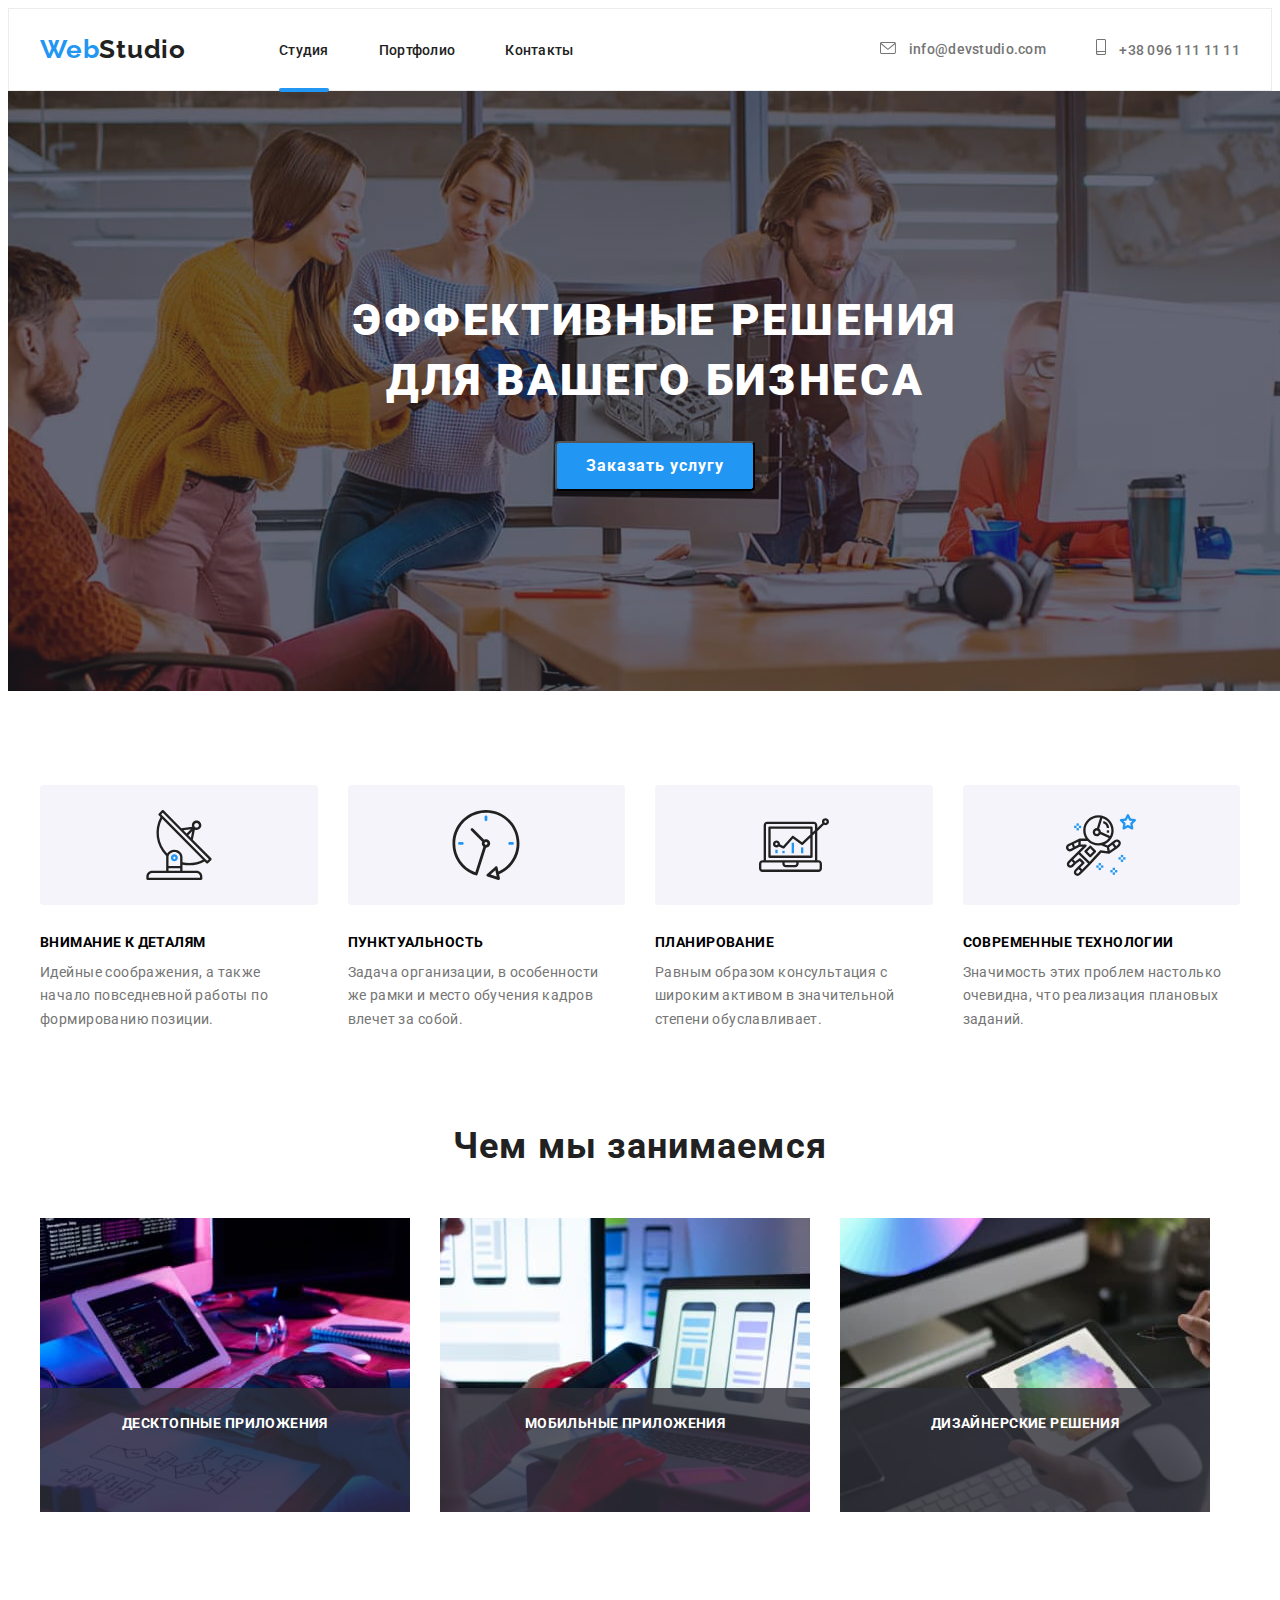
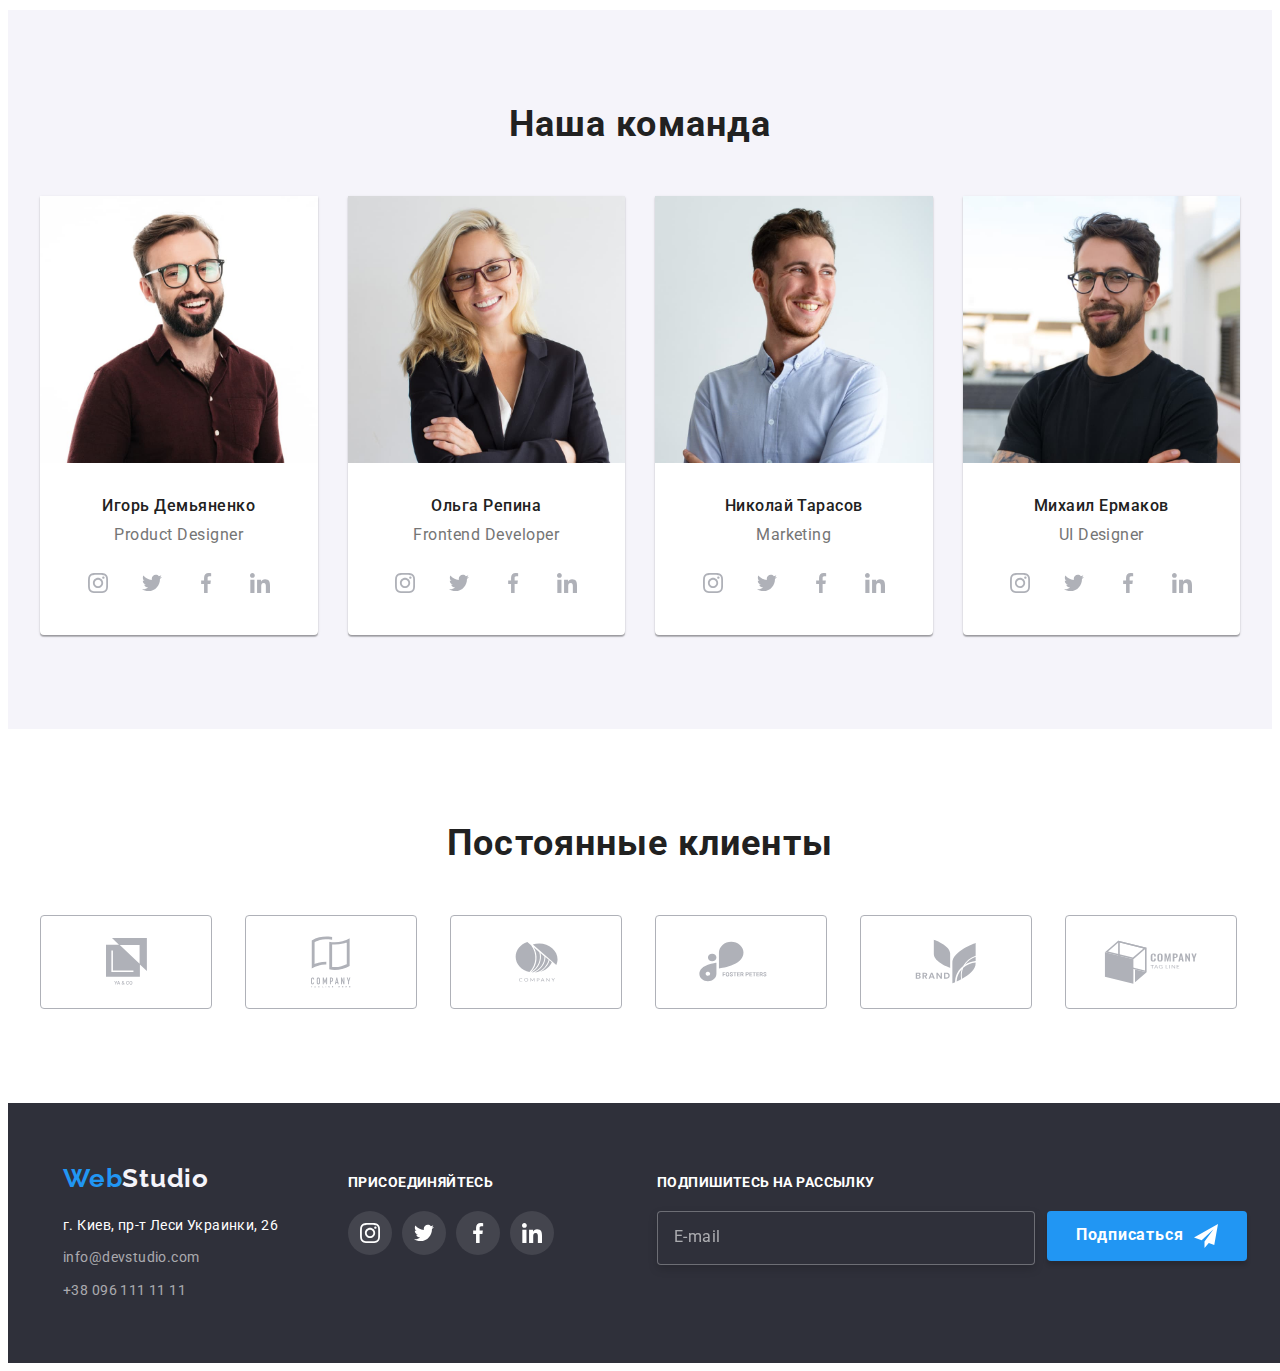
==== commit ab9260c8: "hw-8 section "footer" 100%" ====
--- a/index.html
+++ b/index.html
@@ -519,6 +519,7 @@
     </main>
 <footer class="footer">
     <div class="container footer-box">
+        <div class="footer-contacts-connect">
         <div class="footer-contacts">
             <p><a href="" class="footer-logo link">Web<span class="footer-logo-accent">Studio</span></a></p>
             <address>
@@ -574,6 +575,7 @@
                     </a>
                 </li>
             </ul>
+        </div>
         </div>
         <div class="footer-mailing">
             <p class="footer-mailing-title">Подпишитесь на рассылку</p>
@@ -595,7 +597,7 @@
     </div>
 
 </footer>
-<!--<div class="backdrop is-hidden" data-modal>
+<div class="backdrop is-hidden" data-modal>
     <div class="modal">
      <button type="button" class="modal-close-btn" data-modal-close>
         <svg class="modal-btn-icon" width="18" height="18">
@@ -676,7 +678,7 @@
         <button type="submit" class="modal-btn btn">Отправить</button>
      </form>
     </div>
-</div>-->
+</div>
 <script src="https://unpkg.com/aos@2.3.1/dist/aos.js"></script>
 <script>
     AOS.init();
--- a/css/main.min.css
+++ b/css/main.min.css
@@ -1 +1 @@
-:root{--accent-color: #2196F3;--accent-background-color: #2F303A;--timing-function: cubic-bezier(0.4, 0, 0.2, 1)}p,h1,h2,h3,h4,h5,h6{margin:0}ul,ol{margin:0;padding-left:0}button{cursor:pointer}img{max-width:100%;height:auto;width:100%}body{font-family:"Roboto",sans-serif;background-color:#fff}.list{list-style:none}.link{text-decoration:none}.visually-hidden{position:absolute;white-space:nowrap;width:1px;height:1px;overflow:hidden;border:0;padding:0;clip:rect(0 0 0 0);clip-path:inset(50%);margin:-1px}.container{width:100%;margin:0 auto;padding-left:15px;padding-right:15px}@media screen and (min-width: 480px){.container{width:480px}}@media screen and (min-width: 768px){.container{width:768px}}@media screen and (min-width: 1200px){.container{width:1200px}}.title{font-weight:700;font-size:28px;line-height:1.17;text-align:center;letter-spacing:.03em;color:#212121}@media screen and (min-width: 768px){.title{font-size:28px;line-height:1.17}}@media screen and (min-width: 1200px){.title{font-size:36px;line-height:1.16}}.btn{font-family:inherit;font-weight:500;font-size:16px;line-height:1.62;text-align:center;letter-spacing:.03em;cursor:pointer}.bottom-text{font-weight:400;letter-spacing:.03em;color:#757575}.soc__list{display:flex;justify-content:center}.soc__item{width:44px;height:44px;margin-right:10px}.soc__item:last-child{margin-right:0px}.soc__link{width:100%;height:100%;background-color:#fff;border-radius:50%;display:flex;align-items:center;justify-content:center;transition-property:background-color;transition-duration:250ms;transition-timing-function:var(--timing-function);transition-delay:0}.soc__link:hover,.soc__link:focus{background-color:#2196f3}.soc__link:hover .soc__icon,.soc__link:hover .soc__icon,.soc__link:focus .soc__icon,.soc__link:focus .soc__icon{fill:#fff}.soc__icon{fill:#afb1b8;transition-property:fill;transition-duration:250ms;transition-timing-function:var(--timing-function);transition-delay:0}.backdrop{width:100%;height:100%;position:fixed;top:0;background-color:rgba(25,38,28,.4);transition:opacity 500ms,visibility 500ms}.backdrop .is-hidden .modal{transform:translate(-50%, -50%) scale(0) rotate(180deg)}.modal{width:528px;min-height:581px;background:#fff;box-shadow:0px 1px 3px rgba(0,0,0,.12),0px 1px 1px rgba(0,0,0,.14),0px 2px 1px rgba(0,0,0,.2);border-radius:4px;position:absolute;left:50%;top:50%;transform:translate(-50%, -50%) scale(1) rotate(0);transition:transform 500ms;padding:40px}.modal-close-btn{width:30px;height:30px;background-color:rgba(0,0,0,0);border:1px solid #999;border-radius:50%;position:absolute;top:8px;right:8px;display:flex;align-items:center;justify-content:center;padding:0}.modal-btn-icon:hover{fill:#2196f3}.is-hidden{visibility:hidden;opacity:0;pointer-events:none}.no-scroll{overflow:hidden}.modal-title{font-weight:700;font-size:20px;line-height:1.15;text-align:center;letter-spacing:.03em;color:#212121;margin-bottom:12px}.modal-input{width:100%;height:40px;border:1px solid rgba(33,33,33,.2);border-radius:4px;cursor:pointer;padding-left:42px;transition-property:border-color;transition-duration:250ms;transition-timing-function:var(--timing-function);transition-delay:0}.modal-input:hover,.modal-input:focus{border-color:#2196f3}.modal-input:hover+.modal-icon,.modal-input:hover+.modal-icon,.modal-input:focus+.modal-icon,.modal-input:focus+.modal-icon{fill:#2196f3}.modal-field{margin-bottom:10px}.input-wrap{position:relative}.modal-icon{position:absolute;left:12px;top:50%;transform:translateY(-50%);transition-property:fill;transition-duration:250ms;transition-timing-function:var(--timing-function);transition-delay:0}.modal-icon:hover,.modal-icon:focus{fill:#2196f3}.modal-label{font-weight:400;font-size:12px;line-height:1.16;letter-spacing:.01em;color:#757575;margin-bottom:4px;display:block}.modal-text{width:100%;height:120px;border:1px solid rgba(33,33,33,.2);border-radius:4px;resize:none;margin-bottom:4px;cursor:pointer;padding-top:12px;padding-left:16px;transition-property:border-color;transition-duration:250ms;transition-timing-function:var(--timing-function);transition-delay:0}.modal-text:hover,.modal-text:focus{border-color:#2196f3}.modal-text::placeholder{font-weight:400;font-size:12px;line-height:1.16;letter-spacing:.01em;color:rgba(117,117,117,.5)}.modal-field-check{margin-top:10px}.check-text{font-family:"Roboto";font-style:normal;font-weight:400;font-size:14px;line-height:1.71;letter-spacing:.03em;color:#757575;display:flex;justify-content:center;align-items:center;margin-top:10px}.check-text span{width:16px;height:15px;border:2px solid #212121;border-radius:3px;margin-right:7px;display:flex;align-items:center;justify-content:center}.check-icon{fill:rgba(0,0,0,0)}.modal-check:checked+.check-text span{background-color:var(--accent-color);border:none}.modal-check:checked+.check-text .check-icon{fill:#fff}.checkbox-link{margin-left:5px;color:var(--accent-color)}.modal-btn{width:200px;height:50px;font-weight:700;font-size:16px;line-height:30px;display:flex;justify-content:center;align-items:center;text-align:center;letter-spacing:.06em;color:#fff;background:#2196f3;box-shadow:0px 4px 4px rgba(0,0,0,.15);border-radius:4px;border:none;cursor:pointer;margin-left:125px;margin-top:30px;transition-property:background,box-shadow,border-radius;transition-duration:250ms;transition-timing-function:var(--timing-function);transition-delay:0}.modal-btn:hover,.modal-btn:focus{background:#188ce8;box-shadow:0px 4px 4px rgba(0,0,0,.15);border-radius:4px}.header{background-color:#fff;padding-top:16px;padding-bottom:16px;border:1px solid #ececec}.header>.container{display:flex;align-items:center}@media screen and (min-width: 768px){.header{padding-top:26px;padding-bottom:26px}}@media screen and (min-width: 1200px){.header{padding-top:25px;padding-bottom:25px}}.nav{display:flex;align-items:center}.nav__list{display:none}@media screen and (min-width: 768px){.nav__list{display:flex}}.nav__logo{font-family:"Raleway";font-weight:700;font-size:24px;line-height:1.16;letter-spacing:.03em;color:var(--accent-color)}@media screen and (min-width: 768px){.nav__logo{margin-right:88px}}@media screen and (min-width: 1200px){.nav__logo{margin-right:93px;font-size:26px;line-height:1.19}}.logo__accent{color:#212121}.nav__link{font-weight:500;font-size:14px;line-height:1.14;letter-spacing:.02em;color:#212121;position:relative;transition-property:color;transition-duration:250ms;transition-timing-function:var(--timing-function);transition-delay:0}.nav__link.current::after{content:"";position:absolute;width:100%;height:4px;background-color:var(--accent-color);border-radius:2px;left:0;bottom:-34px}.nav__link:hover,.nav__link:focus{color:var(--accent-color)}.nav__item{transition-property:fill;transition-duration:250ms;transition-timing-function:var(--timing-function);transition-delay:0}.nav__item:not(:last-child){margin-right:50px}.nav__item:hover .connect__mail,.nav__item:focus .connect__mail{fill:var(--accent-color)}.nav__item:hover .connect__tel,.nav__item:focus .connect__tel{fill:var(--accent-color)}.connect{display:none}@media screen and (min-width: 768px){.connect{display:flex;margin-left:auto}}@media screen and (min-width: 1200px){.connect{display:flex;margin-left:auto}}.connect__list{display:none}@media screen and (min-width: 768px){.connect__list{display:block}}@media screen and (min-width: 1200px){.connect__list{display:flex}}.connect__item{justify-content:center;transition-property:fill;transition-duration:250ms;transition-timing-function:var(--timing-function);transition-delay:0}.connect__item:not(:last-child){margin-right:50px}.connect__link{font-weight:500;font-size:14px;line-height:1.14;letter-spacing:.02em;color:#757575;transition-property:color;transition-duration:250ms;transition-timing-function:var(--timing-function);transition-delay:0}.connect__link:hover,.connect__link:focus{color:var(--accent-color)}@media screen and (min-width: 768px){.connect__link{font-size:12px;line-height:1.16}}@media screen and (min-width: 1200px){.connect__link{font-size:14px;line-height:1.14}}.connect__mail{width:16px;height:12px;background-color:#fff;display:inline-block;justify-content:center;align-items:center;margin-right:10px;transition-property:fill;transition-duration:250ms;transition-timing-function:var(--timing-function);transition-delay:0;fill:currentColor}@media screen and (min-width: 768px){.connect__mail{width:14px;height:10px}}@media screen and (min-width: 1200px){.connect__mail{width:16px;height:12px}}.connect__tel{width:10px;height:16px;background-color:#fff;display:inline-block;justify-content:center;align-items:center;margin-right:10px;transition-property:fill;transition-duration:250ms;transition-timing-function:var(--timing-function);transition-delay:0;fill:currentColor}@media screen and (min-width: 768px){.connect__tel{width:10px;height:14px}}@media screen and (min-width: 1200px){.connect__tel{width:10px;height:16px}}.menu-open-btn{display:block;margin-left:auto;border:none;background-color:#fff}.menu-open-btn:hover,.menu-open-btn:focus{fill:var(--accent-color)}@media screen and (min-width: 768px){.menu-open-btn{display:none}}.menu-close-btn{display:block;margin-left:auto;border:none;background-color:#fff}.menu-close-btn:hover,.menu-close-btn:focus{fill:var(--accent-color)}.mob-menu{position:fixed;top:0;left:0;background-color:#fff;width:100vw;height:100vh;padding-top:10px;padding-bottom:48px}.mob-menu .container{display:flex;flex-direction:column;justify-content:space-between;height:100%;overflow-y:auto}.mob-menu__list{margin-bottom:40px}.mob-menu__item:not(:last-child){margin-bottom:24px}.mob-menu__link{font-family:"Roboto";font-style:normal;font-weight:500;font-size:40px;line-height:1.17;letter-spacing:.02em;color:#212121}.mob-menu__link:hover,.mob-menu__link:focus{color:var(--accent-color)}.mob-connect__item:not(:last-child){margin-bottom:32px}.mob-tel__link{font-family:"Roboto";font-style:normal;font-weight:500;font-size:34px;line-height:1.17;letter-spacing:.02em;color:#757575}.mob-tel__link:hover,.mob-tel__link:focus{color:var(--accent-color)}.mob-mail__link{font-family:"Roboto";font-style:normal;font-weight:500;font-size:24px;line-height:28px;letter-spacing:.02em;color:#757575}.mob-mail__link:hover,.mob-mail__link:focus{color:var(--accent-color)}.mob-soc__list{display:flex;padding-top:64px}.mob-soc__item{position:relative}.mob-soc-inst__item::after{content:"";position:absolute;left:95px;top:0;width:1px;height:22px;background-color:rgba(33,33,33,.2)}.mob-soc-tw__item::after{content:"";position:absolute;left:69px;top:0;width:1px;height:22px;background-color:rgba(33,33,33,.2)}.mob-soc-face__item::after{content:"";position:absolute;left:91px;top:0;width:1px;height:22px;background-color:rgba(33,33,33,.2)}.mob-soc__link{font-family:"Roboto";font-style:normal;font-weight:500;font-size:18px;line-height:1.22;letter-spacing:.02em;color:#2196f3}.mob-soc__item:not(:last-child){margin-right:20px}.hero .container{width:100%;align-items:center;justify-content:center;padding-top:118px;padding-bottom:118px;background-color:var(--accent-background-color);background-image:linear-gradient(rgba(47, 48, 58, 0.4), rgba(47, 48, 58, 0.4)),url(../images/hero-bg-mob.jpg);background-repeat:no-repeat;background-position:center;background-size:cover}@media(min-device-pixel-ratio: 2),(min-resolution: 192dpi),(min-resolution: 2dppx){.hero .container{background-image:linear-gradient(rgba(47, 48, 58, 0.4), rgba(47, 48, 58, 0.4)),url(../images/hero-bg-mob-2x.jpg)}}@media screen and (min-width: 768px){.hero .container{background-image:linear-gradient(rgba(47, 48, 58, 0.4), rgba(47, 48, 58, 0.4)),url(../images/hero-bg-tab.jpg)}}@media screen and (min-width: 768px)and (min-device-pixel-ratio: 2),screen and (min-width: 768px)and (min-resolution: 192dpi),screen and (min-width: 768px)and (min-resolution: 2dppx){.hero .container{background-image:linear-gradient(rgba(47, 48, 58, 0.4), rgba(47, 48, 58, 0.4)),url(../images/hero-bg-tab-2x.jpg)}}@media screen and (min-width: 1200px){.hero .container{padding-top:200px;padding-bottom:200px;background-image:linear-gradient(rgba(47, 48, 58, 0.4), rgba(47, 48, 58, 0.4)),url(../images/hero-bg.jpg)}}@media screen and (min-width: 1200px)and (min-device-pixel-ratio: 2),screen and (min-width: 1200px)and (min-resolution: 192dpi),screen and (min-width: 1200px)and (min-resolution: 2dppx){.hero .container{background-image:linear-gradient(rgba(47, 48, 58, 0.4), rgba(47, 48, 58, 0.4)),url(../images/hero-bg-2x.jpg)}}.hero-title{font-weight:900;font-size:26px;line-height:1.6;text-align:center;letter-spacing:.06em;text-transform:uppercase;max-width:360px;color:#fff;margin:0 auto;margin-bottom:30px}@media screen and (min-width: 1200px){.hero-title{font-size:44px;line-height:1.36;max-width:696px}}.hero-btn{width:200px;height:50px;font-family:inherit;font-weight:700;font-size:16px;line-height:1.87;display:flex;justify-content:center;align-items:center;text-align:center;letter-spacing:.06em;color:#fff;background:#2196f3;box-shadow:0px 4px 4px rgba(0,0,0,.15);border-radius:4px;cursor:pointer;margin:0 auto;transition-property:background,box-shadow,border-radius;transition-duration:250ms;transition-timing-function:var(--timing-function);transition-delay:0}.hero-btn:hover,.hero-btn:focus{background:#188ce8;box-shadow:0px 4px 4px rgba(0,0,0,.15);border-radius:4px}.pec{padding-top:60px;padding-bottom:60px}@media screen and (min-width: 1200px){.pec{padding-top:94px;padding-bottom:47px}}.pec-text{font-weight:700;font-size:14px;line-height:1.14;letter-spacing:.03em;text-transform:uppercase;text-align:center;color:var(--contet-title-color)}@media screen and (min-width: 1200px){.pec-text{text-align:left}}.pec-list{display:flex;flex-wrap:wrap;gap:30px}.pec-bottom-text{font-size:14px;line-height:1.71;padding-top:10px;max-width:450px}@media screen and (min-width: 768px){.pec-bottom-text{max-width:354px}}@media screen and (min-width: 1200px){.pec-bottom-text{max-width:270px}}.pec-item{width:100%}@media screen and (min-width: 768px){.pec-item{width:calc((100% - 30px)/2)}}@media screen and (min-width: 1200px){.pec-item{width:calc((100% - 90px)/4)}}.pec-item::before{display:block;content:"";height:120px;background:#f5f4fa;border-radius:4px;background-repeat:no-repeat;background-position:center;margin-bottom:30px}.pec-icon-antenna::before{background-image:url(../images/antenna-pec.svg)}.pec-icon-clock::before{background-image:url(../images/clock-pec.svg)}.pec-icon-diagram::before{background-image:url(../images/diagram-pec.svg)}.pec-icon-astronaut::before{background-image:url(../images/astronaut-pec.svg)}.work{display:none}@media screen and (min-width: 1200px){.work{display:block;padding-top:47px;padding-bottom:94px}}.work-list{margin-top:50px;display:flex}.work-item:not(:last-child){margin-right:30px}.work-img-text{position:relative;overflow:hidden;width:100%}.work-bottom-text{position:absolute;width:100%;height:70px;bottom:4px;font-weight:700;font-size:14px;line-height:1,14;text-align:center;letter-spacing:.03em;text-transform:uppercase;padding-top:27px;padding-bottom:27px;color:#fff;background-color:rgba(47,48,58,.8)}.team{background-color:#f5f4fa;padding-top:60px;padding-bottom:60px}@media screen and (min-width: 1200px){.team{padding-top:94px;padding-bottom:94px}}.team__title{margin-bottom:30px}@media screen and (min-width: 1200px){.team__title{margin-bottom:50px}}.team__list{display:flex;flex-wrap:wrap;gap:30px}.team__item{width:100%;background-color:#fff;box-shadow:0px 1px 3px rgba(0,0,0,.12),0px 1px 1px rgba(0,0,0,.14),0px 2px 1px rgba(0,0,0,.2);border-radius:0px 0px 4px 4px}@media screen and (min-width: 768px){.team__item{width:calc((100% - 30px)/2)}}@media screen and (min-width: 1200px){.team__item{width:calc((100% - 90px)/4)}}.managers{padding-top:30px;padding-bottom:30px}.managers__name{font-weight:500;font-size:16px;line-height:1.18;text-align:center;letter-spacing:.03em;color:#212121}.managers__position{font-weight:400;letter-spacing:.03em;color:#757575;font-size:16px;line-height:1.18;text-align:center;margin-top:10px;margin-bottom:16px}.footer .container{width:100%;justify-content:center;background-color:var(--accent-background-color);font-style:normal;padding-top:60px;padding-bottom:60px;display:block}@media screen and (min-width: 1200px){.footer .container{display:flex}}.footer-box{display:block}@media screen and (min-width: 1200px){.footer-box{display:flex}}.footer-contacts{text-align:center}@media screen and (min-width: 1200px){.footer-contacts{text-align:left}}.footer-connect{text-align:center;margin-top:60px}@media screen and (min-width: 1200px){.footer-connect{margin-left:70px;margin-top:12px;text-align:left}}.connect-title{font-weight:700;font-size:14px;line-height:1.14;letter-spacing:.03em;text-transform:uppercase;color:#fff;padding-bottom:20px}.footer-logo{font-family:"Raleway";font-weight:700;font-size:24px;line-height:1.16;letter-spacing:.03em;color:var(--accent-color)}@media screen and (min-width: 1200px){.footer-logo{font-size:26px;line-height:1.19}}.footer-list{margin-top:20px}.footer-adress{font-style:normal;font-weight:400;font-size:14px;line-height:1.71;letter-spacing:.03em;margin-bottom:9px;color:#fff;transition-property:color;transition-duration:250ms;transition-timing-function:var(--timing-function);transition-delay:0}.footer-adress:hover,.footer-adress:focus{color:var(--accent-color)}.footer-mail{font-style:normal;font-weight:400;font-size:14px;line-height:1.71;letter-spacing:.03em;color:rgba(255,255,255,.6);transition-property:color;transition-duration:250ms;transition-timing-function:var(--timing-function);transition-delay:0}.footer-mail:hover,.footer-mail:focus{color:var(--accent-color)}.footer-tel{font-style:normal;font-weight:400;font-size:14px;line-height:1.71;letter-spacing:.03em;color:rgba(255,255,255,.6);transition-property:color;transition-duration:250ms;transition-timing-function:var(--timing-function);transition-delay:0}.footer-tel:hover,.footer-tel:focus{color:var(--accent-color)}.footer-logo-accent{color:#f5f4fa}.item-footer-mail{margin-top:9px}.item-footer-tel{margin-top:9px}.connect-soc-list{display:flex;margin:0 auto}.connect-soc-item{width:44px;height:44px;margin-right:10px}.connect-soc-item:last-child{margin-right:10px}.connect-soc-link{width:100%;height:100%;background-color:rgba(255,255,255,.1);border-radius:50%;display:flex;align-items:center;justify-content:center;transition-property:background-color;transition-duration:250ms;transition-timing-function:var(--timing-function);transition-delay:0}.connect-soc-link:hover,.connect-soc-link:focus{background-color:#2196f3}.connect-soc-link:hover .connect-soc-icon,.connect-soc-link:hover .connect-soc-icon,.connect-soc-link:focus .connect-soc-icon,.connect-soc-link:focus .connect-soc-icon{fill:#fff}.connect-soc-icon{fill:#fff;transition-property:fill;transition-duration:250ms;transition-timing-function:var(--timing-function);transition-delay:0}.connect-soc-list{align-items:center;text-align:center;justify-content:center;margin:0 auto}.footer-mailing{margin-top:60px}@media screen and (min-width: 1200px){.footer-mailing{margin-top:12px;margin-left:93px}}.footer-mailing-title{font-style:normal;font-weight:700;font-size:14px;line-height:1.14;letter-spacing:.03em;text-transform:uppercase;text-align:center;color:#fff;margin-bottom:20px}.footer-mailing-input{display:block}@media screen and (min-width: 1200px){.footer-mailing-input{display:flex}}.footer-input{width:100%;height:50px;border:1px solid rgba(255,255,255,.3);filter:drop-shadow(0px 4px 4px rgba(0, 0, 0, 0.15));border-radius:4px;color:#fff;margin-top:10px;margin-bottom:10px;padding-left:16px;background-color:#2f303a;cursor:pointer}.footer-input::placeholder{font-family:"Roboto";font-style:normal;font-weight:400;font-size:16px;line-height:1.25;display:flex;align-items:center;letter-spacing:.03em;color:rgba(255,255,255,.6)}@media screen and (min-width: 1200px){.footer-input{margin-top:0px}}.footer-btn{width:200px;height:50px;background:#2196f3;box-shadow:0px 4px 4px rgba(0,0,0,.15);border-radius:4px;border:none;margin:0 auto;font-family:"Roboto";font-style:normal;font-weight:700;font-size:16px;line-height:1.88;display:flex;align-items:center;text-align:center;justify-content:center;letter-spacing:.06em;color:#fff;transition-property:background,box-shadow,border-radius;transition-duration:250ms;transition-timing-function:var(--timing-function);transition-delay:0}.footer-btn:hover,.footer-btn:focus{background:#188ce8;box-shadow:0px 4px 4px rgba(0,0,0,.15);border-radius:4px}@media screen and (min-width: 1200px){.footer-btn{margin-top:0px;margin-left:12px}}.footer-send-icon{margin-left:10px}.portf{padding-top:94px;padding-bottom:94px}.portfolio-list-btn{display:flex;justify-content:center}.portfolio-item-btn:not(:last-child){margin-right:8px}.portfolio-list{display:flex;flex-wrap:wrap;margin-top:50px;margin-left:-30px;margin-bottom:-30px}.portfolio-item{background:#fff;border:1px solid #eee;flex-basis:calc(11.1111111111% - 30px);margin-left:30px;margin-bottom:30px;transition-property:box-shadow;transition-duration:250ms;transition-timing-function:var(--timing-function);transition-delay:0}.portfolio-item:hover,.portfolio-item:focus{box-shadow:0px 1px 1px rgba(0,0,0,.12),0px 4px 4px rgba(0,0,0,.06),1px 4px 6px rgba(0,0,0,.16)}.portfolio-item:hover .portfolio-top-text,.portfolio-item:focus .portfolio-top-text{transform:translateY(0)}.portfolio-top-wrap{position:relative;overflow:hidden}.portfolio-top-text{position:absolute;top:0%;font-style:normal;font-weight:400;font-size:18px;line-height:1.55;height:100%;letter-spacing:.03em;color:#fff;background-color:rgba(33,150,243,.9);padding-top:63px;padding-right:24px;padding-bottom:63px;padding-left:24px;transition-property:transform;transition-duration:250ms;transition-timing-function:var(--timing-function);transition-delay:0;transform:translateY(100%);transition:transform 250ms cubic-bezier(0.4, 0, 0.2, 1)}.portfolio-btn{color:#212121;width:128px;height:38px;background-color:#f5f4fa;border-radius:4px;transition-property:color,background-color,box-shadow;transition-duration:250ms;transition-timing-function:var(--timing-function)}.portfolio-btn:hover,.portfolio-btn:focus{color:#fff;background-color:#2196f3;box-shadow:0px 3px 1px rgba(0,0,0,.1),0px 1px 2px rgba(0,0,0,.08),0px 2px 2px rgba(0,0,0,.12)}.portfolio-btn-all{color:#212121;background-color:#f5f4fa;border-radius:4px;width:73px;height:38px;transition-property:color,background-color,box-shadow;transition-duration:250ms;transition-timing-function:var(--timing-function);transition-delay:0}.portfolio-btn-all:hover,.portfolio-btn-all:focus{color:#fff;background-color:#2196f3;box-shadow:0px 3px 1px rgba(0,0,0,.1),0px 1px 2px rgba(0,0,0,.08),0px 2px 2px rgba(0,0,0,.12)}.portfolio-text{font-weight:700;font-size:18px;line-height:2;letter-spacing:.06em;color:#212121}.portfolio-bottom-text{font-size:16px;line-height:1.87;margin-top:4px}.portf-bottom-title{padding-top:20px;padding-right:24px;padding-bottom:20px;padding-left:24px}.clients{padding-top:60px;padding-bottom:60px}@media screen and (min-width: 768px){.clients{padding-top:60px;padding-bottom:60px}}@media screen and (min-width: 1200px){.clients{padding-top:94px;padding-bottom:94px}}.clients-list{margin-top:30px;display:flex;flex-wrap:wrap;gap:30px;justify-content:center}@media screen and (min-width: 768px){.clients-list{margin-top:30px}}@media screen and (min-width: 1200px){.clients-list{margin-top:50px}}.clients-item{width:calc((100% - 30px)/2)}@media screen and (min-width: 768px){.clients-item{width:calc((100% - 60px)/3)}}@media screen and (min-width: 1200px){.clients-item{width:calc((100% - 150px)/6)}}.clients-link{width:210px;height:92px;border:1px solid #afb1b8;border-radius:4px;display:flex;align-items:center;justify-content:center;transition-property:border;transition-duration:250ms;transition-timing-function:var(--timing-function);transition-delay:0}@media screen and (min-width: 768px){.clients-link{width:226px}}@media screen and (min-width: 1200px){.clients-link{width:170px}}.clients-link:hover,.clients-link:focus{border:1px solid #2196f3}.clients-link:hover .clients-icon,.clients-link:hover .clients-icon,.clients-link:focus .clients-icon,.clients-link:focus .clients-icon{fill:#2196f3}.clients-icon{fill:#afb1b8;transition-property:fill;transition-duration:250ms;transition-timing-function:var(--timing-function);transition-delay:0}/*# sourceMappingURL=main.min.css.map */+:root{--accent-color: #2196F3;--accent-background-color: #2F303A;--timing-function: cubic-bezier(0.4, 0, 0.2, 1)}p,h1,h2,h3,h4,h5,h6{margin:0}ul,ol{margin:0;padding-left:0}button{cursor:pointer}img{max-width:100%;height:auto;width:100%}body{font-family:"Roboto",sans-serif;background-color:#fff}.list{list-style:none}.link{text-decoration:none}.visually-hidden{position:absolute;white-space:nowrap;width:1px;height:1px;overflow:hidden;border:0;padding:0;clip:rect(0 0 0 0);clip-path:inset(50%);margin:-1px}.container{width:100%;margin:0 auto;padding-left:15px;padding-right:15px}@media screen and (min-width: 480px){.container{width:480px}}@media screen and (min-width: 768px){.container{width:768px}}@media screen and (min-width: 1200px){.container{width:1200px}}.title{font-weight:700;font-size:28px;line-height:1.17;text-align:center;letter-spacing:.03em;color:#212121}@media screen and (min-width: 768px){.title{font-size:28px;line-height:1.17}}@media screen and (min-width: 1200px){.title{font-size:36px;line-height:1.16}}.btn{font-family:inherit;font-weight:500;font-size:16px;line-height:1.62;text-align:center;letter-spacing:.03em;cursor:pointer}.bottom-text{font-weight:400;letter-spacing:.03em;color:#757575}.soc__list{display:flex;justify-content:center}.soc__item{width:44px;height:44px;margin-right:10px}.soc__item:last-child{margin-right:0px}.soc__link{width:100%;height:100%;background-color:#fff;border-radius:50%;display:flex;align-items:center;justify-content:center;transition-property:background-color;transition-duration:250ms;transition-timing-function:var(--timing-function);transition-delay:0}.soc__link:hover,.soc__link:focus{background-color:#2196f3}.soc__link:hover .soc__icon,.soc__link:hover .soc__icon,.soc__link:focus .soc__icon,.soc__link:focus .soc__icon{fill:#fff}.soc__icon{fill:#afb1b8;transition-property:fill;transition-duration:250ms;transition-timing-function:var(--timing-function);transition-delay:0}.backdrop{width:100%;height:100%;position:fixed;top:0;background-color:rgba(25,38,28,.4);transition:opacity 500ms,visibility 500ms}.backdrop .is-hidden .modal{transform:translate(-50%, -50%) scale(0) rotate(180deg)}.modal{width:528px;min-height:581px;background:#fff;box-shadow:0px 1px 3px rgba(0,0,0,.12),0px 1px 1px rgba(0,0,0,.14),0px 2px 1px rgba(0,0,0,.2);border-radius:4px;position:absolute;left:50%;top:50%;transform:translate(-50%, -50%) scale(1) rotate(0);transition:transform 500ms;padding:40px}.modal-close-btn{width:30px;height:30px;background-color:rgba(0,0,0,0);border:1px solid #999;border-radius:50%;position:absolute;top:8px;right:8px;display:flex;align-items:center;justify-content:center;padding:0}.modal-btn-icon:hover{fill:#2196f3}.is-hidden{visibility:hidden;opacity:0;pointer-events:none}.no-scroll{overflow:hidden}.modal-title{font-weight:700;font-size:20px;line-height:1.15;text-align:center;letter-spacing:.03em;color:#212121;margin-bottom:12px}.modal-input{width:100%;height:40px;border:1px solid rgba(33,33,33,.2);border-radius:4px;cursor:pointer;padding-left:42px;transition-property:border-color;transition-duration:250ms;transition-timing-function:var(--timing-function);transition-delay:0}.modal-input:hover,.modal-input:focus{border-color:#2196f3}.modal-input:hover+.modal-icon,.modal-input:hover+.modal-icon,.modal-input:focus+.modal-icon,.modal-input:focus+.modal-icon{fill:#2196f3}.modal-field{margin-bottom:10px}.input-wrap{position:relative}.modal-icon{position:absolute;left:12px;top:50%;transform:translateY(-50%);transition-property:fill;transition-duration:250ms;transition-timing-function:var(--timing-function);transition-delay:0}.modal-icon:hover,.modal-icon:focus{fill:#2196f3}.modal-label{font-weight:400;font-size:12px;line-height:1.16;letter-spacing:.01em;color:#757575;margin-bottom:4px;display:block}.modal-text{width:100%;height:120px;border:1px solid rgba(33,33,33,.2);border-radius:4px;resize:none;margin-bottom:4px;cursor:pointer;padding-top:12px;padding-left:16px;transition-property:border-color;transition-duration:250ms;transition-timing-function:var(--timing-function);transition-delay:0}.modal-text:hover,.modal-text:focus{border-color:#2196f3}.modal-text::placeholder{font-weight:400;font-size:12px;line-height:1.16;letter-spacing:.01em;color:rgba(117,117,117,.5)}.modal-field-check{margin-top:10px}.check-text{font-family:"Roboto";font-style:normal;font-weight:400;font-size:14px;line-height:1.71;letter-spacing:.03em;color:#757575;display:flex;justify-content:center;align-items:center;margin-top:10px}.check-text span{width:16px;height:15px;border:2px solid #212121;border-radius:3px;margin-right:7px;display:flex;align-items:center;justify-content:center}.check-icon{fill:rgba(0,0,0,0)}.modal-check:checked+.check-text span{background-color:var(--accent-color);border:none}.modal-check:checked+.check-text .check-icon{fill:#fff}.checkbox-link{margin-left:5px;color:var(--accent-color)}.modal-btn{width:200px;height:50px;font-weight:700;font-size:16px;line-height:30px;display:flex;justify-content:center;align-items:center;text-align:center;letter-spacing:.06em;color:#fff;background:#2196f3;box-shadow:0px 4px 4px rgba(0,0,0,.15);border-radius:4px;border:none;cursor:pointer;margin-left:125px;margin-top:30px;transition-property:background,box-shadow,border-radius;transition-duration:250ms;transition-timing-function:var(--timing-function);transition-delay:0}.modal-btn:hover,.modal-btn:focus{background:#188ce8;box-shadow:0px 4px 4px rgba(0,0,0,.15);border-radius:4px}.header{background-color:#fff;padding-top:16px;padding-bottom:16px;border:1px solid #ececec}.header>.container{display:flex;align-items:center}@media screen and (min-width: 768px){.header{padding-top:26px;padding-bottom:26px}}@media screen and (min-width: 1200px){.header{padding-top:25px;padding-bottom:25px}}.nav{display:flex;align-items:center}.nav__list{display:none}@media screen and (min-width: 768px){.nav__list{display:flex}}.nav__logo{font-family:"Raleway";font-weight:700;font-size:24px;line-height:1.16;letter-spacing:.03em;color:var(--accent-color)}@media screen and (min-width: 768px){.nav__logo{margin-right:88px}}@media screen and (min-width: 1200px){.nav__logo{margin-right:93px;font-size:26px;line-height:1.19}}.logo__accent{color:#212121}.nav__link{font-weight:500;font-size:14px;line-height:1.14;letter-spacing:.02em;color:#212121;position:relative;transition-property:color;transition-duration:250ms;transition-timing-function:var(--timing-function);transition-delay:0}.nav__link.current::after{content:"";position:absolute;width:100%;height:4px;background-color:var(--accent-color);border-radius:2px;left:0;bottom:-34px}.nav__link:hover,.nav__link:focus{color:var(--accent-color)}.nav__item{transition-property:fill;transition-duration:250ms;transition-timing-function:var(--timing-function);transition-delay:0}.nav__item:not(:last-child){margin-right:50px}.nav__item:hover .connect__mail,.nav__item:focus .connect__mail{fill:var(--accent-color)}.nav__item:hover .connect__tel,.nav__item:focus .connect__tel{fill:var(--accent-color)}.connect{display:none}@media screen and (min-width: 768px){.connect{display:flex;margin-left:auto}}@media screen and (min-width: 1200px){.connect{display:flex;margin-left:auto}}.connect__list{display:none}@media screen and (min-width: 768px){.connect__list{display:block}}@media screen and (min-width: 1200px){.connect__list{display:flex}}.connect__item{justify-content:center;transition-property:fill;transition-duration:250ms;transition-timing-function:var(--timing-function);transition-delay:0}.connect__item:not(:last-child){margin-right:50px}.connect__link{font-weight:500;font-size:14px;line-height:1.14;letter-spacing:.02em;color:#757575;transition-property:color;transition-duration:250ms;transition-timing-function:var(--timing-function);transition-delay:0}.connect__link:hover,.connect__link:focus{color:var(--accent-color)}@media screen and (min-width: 768px){.connect__link{font-size:12px;line-height:1.16}}@media screen and (min-width: 1200px){.connect__link{font-size:14px;line-height:1.14}}.connect__mail{width:16px;height:12px;background-color:#fff;display:inline-block;justify-content:center;align-items:center;margin-right:10px;transition-property:fill;transition-duration:250ms;transition-timing-function:var(--timing-function);transition-delay:0;fill:currentColor}@media screen and (min-width: 768px){.connect__mail{width:14px;height:10px}}@media screen and (min-width: 1200px){.connect__mail{width:16px;height:12px}}.connect__tel{width:10px;height:16px;background-color:#fff;display:inline-block;justify-content:center;align-items:center;margin-right:10px;transition-property:fill;transition-duration:250ms;transition-timing-function:var(--timing-function);transition-delay:0;fill:currentColor}@media screen and (min-width: 768px){.connect__tel{width:10px;height:14px}}@media screen and (min-width: 1200px){.connect__tel{width:10px;height:16px}}.menu-open-btn{display:block;margin-left:auto;border:none;background-color:#fff}.menu-open-btn:hover,.menu-open-btn:focus{fill:var(--accent-color)}@media screen and (min-width: 768px){.menu-open-btn{display:none}}.menu-close-btn{display:block;margin-left:auto;border:none;background-color:#fff}.menu-close-btn:hover,.menu-close-btn:focus{fill:var(--accent-color)}.mob-menu{position:fixed;top:0;left:0;background-color:#fff;width:100vw;height:100vh;padding-top:10px;padding-bottom:48px}.mob-menu .container{display:flex;flex-direction:column;justify-content:space-between;height:100%;overflow-y:auto}.mob-menu__list{margin-bottom:40px}.mob-menu__item:not(:last-child){margin-bottom:24px}.mob-menu__link{font-family:"Roboto";font-style:normal;font-weight:500;font-size:40px;line-height:1.17;letter-spacing:.02em;color:#212121}.mob-menu__link:hover,.mob-menu__link:focus{color:var(--accent-color)}.mob-connect__item:not(:last-child){margin-bottom:32px}.mob-tel__link{font-family:"Roboto";font-style:normal;font-weight:500;font-size:34px;line-height:1.17;letter-spacing:.02em;color:#757575}.mob-tel__link:hover,.mob-tel__link:focus{color:var(--accent-color)}.mob-mail__link{font-family:"Roboto";font-style:normal;font-weight:500;font-size:24px;line-height:28px;letter-spacing:.02em;color:#757575}.mob-mail__link:hover,.mob-mail__link:focus{color:var(--accent-color)}.mob-soc__list{display:flex;padding-top:64px}.mob-soc__item{position:relative}.mob-soc-inst__item::after{content:"";position:absolute;left:95px;top:0;width:1px;height:22px;background-color:rgba(33,33,33,.2)}.mob-soc-tw__item::after{content:"";position:absolute;left:69px;top:0;width:1px;height:22px;background-color:rgba(33,33,33,.2)}.mob-soc-face__item::after{content:"";position:absolute;left:91px;top:0;width:1px;height:22px;background-color:rgba(33,33,33,.2)}.mob-soc__link{font-family:"Roboto";font-style:normal;font-weight:500;font-size:18px;line-height:1.22;letter-spacing:.02em;color:#2196f3}.mob-soc__item:not(:last-child){margin-right:20px}.hero .container{width:100%;align-items:center;justify-content:center;padding-top:118px;padding-bottom:118px;background-color:var(--accent-background-color);background-image:linear-gradient(rgba(47, 48, 58, 0.4), rgba(47, 48, 58, 0.4)),url(../images/hero-bg-mob.jpg);background-repeat:no-repeat;background-position:center;background-size:cover}@media(min-device-pixel-ratio: 2),(min-resolution: 192dpi),(min-resolution: 2dppx){.hero .container{background-image:linear-gradient(rgba(47, 48, 58, 0.4), rgba(47, 48, 58, 0.4)),url(../images/hero-bg-mob-2x.jpg)}}@media screen and (min-width: 768px){.hero .container{background-image:linear-gradient(rgba(47, 48, 58, 0.4), rgba(47, 48, 58, 0.4)),url(../images/hero-bg-tab.jpg)}}@media screen and (min-width: 768px)and (min-device-pixel-ratio: 2),screen and (min-width: 768px)and (min-resolution: 192dpi),screen and (min-width: 768px)and (min-resolution: 2dppx){.hero .container{background-image:linear-gradient(rgba(47, 48, 58, 0.4), rgba(47, 48, 58, 0.4)),url(../images/hero-bg-tab-2x.jpg)}}@media screen and (min-width: 1200px){.hero .container{padding-top:200px;padding-bottom:200px;background-image:linear-gradient(rgba(47, 48, 58, 0.4), rgba(47, 48, 58, 0.4)),url(../images/hero-bg.jpg)}}@media screen and (min-width: 1200px)and (min-device-pixel-ratio: 2),screen and (min-width: 1200px)and (min-resolution: 192dpi),screen and (min-width: 1200px)and (min-resolution: 2dppx){.hero .container{background-image:linear-gradient(rgba(47, 48, 58, 0.4), rgba(47, 48, 58, 0.4)),url(../images/hero-bg-2x.jpg)}}.hero-title{font-weight:900;font-size:26px;line-height:1.6;text-align:center;letter-spacing:.06em;text-transform:uppercase;max-width:360px;color:#fff;margin:0 auto;margin-bottom:30px}@media screen and (min-width: 1200px){.hero-title{font-size:44px;line-height:1.36;max-width:696px}}.hero-btn{width:200px;height:50px;font-family:inherit;font-weight:700;font-size:16px;line-height:1.87;display:flex;justify-content:center;align-items:center;text-align:center;letter-spacing:.06em;color:#fff;background:#2196f3;box-shadow:0px 4px 4px rgba(0,0,0,.15);border-radius:4px;cursor:pointer;margin:0 auto;transition-property:background,box-shadow,border-radius;transition-duration:250ms;transition-timing-function:var(--timing-function);transition-delay:0}.hero-btn:hover,.hero-btn:focus{background:#188ce8;box-shadow:0px 4px 4px rgba(0,0,0,.15);border-radius:4px}.pec{padding-top:60px;padding-bottom:60px}@media screen and (min-width: 1200px){.pec{padding-top:94px;padding-bottom:47px}}.pec-text{font-weight:700;font-size:14px;line-height:1.14;letter-spacing:.03em;text-transform:uppercase;text-align:center;color:var(--contet-title-color)}@media screen and (min-width: 1200px){.pec-text{text-align:left}}.pec-list{display:flex;flex-wrap:wrap;gap:30px}.pec-bottom-text{font-size:14px;line-height:1.71;padding-top:10px;max-width:450px}@media screen and (min-width: 768px){.pec-bottom-text{max-width:354px}}@media screen and (min-width: 1200px){.pec-bottom-text{max-width:270px}}.pec-item{width:100%}@media screen and (min-width: 768px){.pec-item{width:calc((100% - 30px)/2)}}@media screen and (min-width: 1200px){.pec-item{width:calc((100% - 90px)/4)}}.pec-item::before{display:block;content:"";height:120px;background:#f5f4fa;border-radius:4px;background-repeat:no-repeat;background-position:center;margin-bottom:30px}.pec-icon-antenna::before{background-image:url(../images/antenna-pec.svg)}.pec-icon-clock::before{background-image:url(../images/clock-pec.svg)}.pec-icon-diagram::before{background-image:url(../images/diagram-pec.svg)}.pec-icon-astronaut::before{background-image:url(../images/astronaut-pec.svg)}.work{display:none}@media screen and (min-width: 1200px){.work{display:block;padding-top:47px;padding-bottom:94px}}.work-list{margin-top:50px;display:flex}.work-item:not(:last-child){margin-right:30px}.work-img-text{position:relative;overflow:hidden;width:100%}.work-bottom-text{position:absolute;width:100%;height:70px;bottom:4px;font-weight:700;font-size:14px;line-height:1,14;text-align:center;letter-spacing:.03em;text-transform:uppercase;padding-top:27px;padding-bottom:27px;color:#fff;background-color:rgba(47,48,58,.8)}.team{background-color:#f5f4fa;padding-top:60px;padding-bottom:60px}@media screen and (min-width: 1200px){.team{padding-top:94px;padding-bottom:94px}}.team__title{margin-bottom:30px}@media screen and (min-width: 1200px){.team__title{margin-bottom:50px}}.team__list{display:flex;flex-wrap:wrap;gap:30px}.team__item{width:100%;background-color:#fff;box-shadow:0px 1px 3px rgba(0,0,0,.12),0px 1px 1px rgba(0,0,0,.14),0px 2px 1px rgba(0,0,0,.2);border-radius:0px 0px 4px 4px}@media screen and (min-width: 768px){.team__item{width:calc((100% - 30px)/2)}}@media screen and (min-width: 1200px){.team__item{width:calc((100% - 90px)/4)}}.managers{padding-top:30px;padding-bottom:30px}.managers__name{font-weight:500;font-size:16px;line-height:1.18;text-align:center;letter-spacing:.03em;color:#212121}.managers__position{font-weight:400;letter-spacing:.03em;color:#757575;font-size:16px;line-height:1.18;text-align:center;margin-top:10px;margin-bottom:16px}.footer .container{width:100%;justify-content:center;background-color:var(--accent-background-color);font-style:normal;padding-top:60px;padding-bottom:60px;display:block}@media screen and (min-width: 1200px){.footer .container{display:flex}}.footer-box{display:block}@media screen and (min-width: 1200px){.footer-box{display:inline-flex}}.footer-contacts{text-align:center}@media screen and (min-width: 1200px){.footer-contacts{text-align:left}}.footer-connect{text-align:center;margin-top:60px}@media screen and (min-width: 768px){.footer-connect{margin-left:165px;margin-top:12px}}@media screen and (min-width: 1200px){.footer-connect{margin-left:70px;margin-top:12px;text-align:left}}.footer-contacts-connect{display:block;justify-content:center}@media screen and (min-width: 768px){.footer-contacts-connect{display:flex}}.connect-title{font-weight:700;font-size:14px;line-height:1.14;letter-spacing:.03em;text-transform:uppercase;color:#fff;padding-bottom:20px}.footer-logo{font-family:"Raleway";font-weight:700;font-size:24px;line-height:1.16;letter-spacing:.03em;color:var(--accent-color)}@media screen and (min-width: 1200px){.footer-logo{font-size:26px;line-height:1.19}}.footer-list{margin-top:20px}.footer-adress{font-style:normal;font-weight:400;font-size:14px;line-height:1.71;letter-spacing:.03em;margin-bottom:9px;color:#fff;transition-property:color;transition-duration:250ms;transition-timing-function:var(--timing-function);transition-delay:0}.footer-adress:hover,.footer-adress:focus{color:var(--accent-color)}.footer-mail{font-style:normal;font-weight:400;font-size:14px;line-height:1.71;letter-spacing:.03em;color:rgba(255,255,255,.6);transition-property:color;transition-duration:250ms;transition-timing-function:var(--timing-function);transition-delay:0}.footer-mail:hover,.footer-mail:focus{color:var(--accent-color)}.footer-tel{font-style:normal;font-weight:400;font-size:14px;line-height:1.71;letter-spacing:.03em;color:rgba(255,255,255,.6);transition-property:color;transition-duration:250ms;transition-timing-function:var(--timing-function);transition-delay:0}.footer-tel:hover,.footer-tel:focus{color:var(--accent-color)}.footer-logo-accent{color:#f5f4fa}.item-footer-mail{margin-top:9px}.item-footer-tel{margin-top:9px}.connect-soc-list{display:flex;margin:0 auto}.connect-soc-item{width:44px;height:44px;margin-right:10px}.connect-soc-item:last-child{margin-right:10px}.connect-soc-link{width:100%;height:100%;background-color:rgba(255,255,255,.1);border-radius:50%;display:flex;align-items:center;justify-content:center;transition-property:background-color;transition-duration:250ms;transition-timing-function:var(--timing-function);transition-delay:0}.connect-soc-link:hover,.connect-soc-link:focus{background-color:#2196f3}.connect-soc-link:hover .connect-soc-icon,.connect-soc-link:hover .connect-soc-icon,.connect-soc-link:focus .connect-soc-icon,.connect-soc-link:focus .connect-soc-icon{fill:#fff}.connect-soc-icon{fill:#fff;transition-property:fill;transition-duration:250ms;transition-timing-function:var(--timing-function);transition-delay:0}.connect-soc-list{align-items:center;text-align:center;justify-content:center;margin:0 auto}.footer-mailing{margin-top:60px}@media screen and (min-width: 1200px){.footer-mailing{margin-top:12px;margin-left:93px}}.footer-mailing-title{font-style:normal;font-weight:700;font-size:14px;line-height:1.14;letter-spacing:.03em;text-transform:uppercase;text-align:center;color:#fff;margin-bottom:20px}@media screen and (min-width: 1200px){.footer-mailing-title{text-align:left}}.footer-mailing-input{display:block}@media screen and (min-width: 1200px){.footer-mailing-input{display:flex}}.footer-input{width:450px;height:50px;border:1px solid rgba(255,255,255,.3);filter:drop-shadow(0px 4px 4px rgba(0, 0, 0, 0.15));border-radius:4px;color:#fff;margin-left:auto;margin-right:auto;display:flex;align-items:center;justify-content:center;margin-top:10px;margin-bottom:10px;padding-left:16px;background-color:#2f303a;cursor:pointer}.footer-input::placeholder{font-family:"Roboto";font-style:normal;font-weight:400;font-size:16px;line-height:1.25;letter-spacing:.03em;color:rgba(255,255,255,.6)}@media screen and (min-width: 768px){.footer-input{margin-top:0px;width:450px}}@media screen and (min-width: 1200px){.footer-input{margin-top:0px;width:358px}}.footer-btn{width:200px;height:50px;background:#2196f3;box-shadow:0px 4px 4px rgba(0,0,0,.15);border-radius:4px;border:none;margin:0 auto;font-family:"Roboto";font-style:normal;font-weight:700;font-size:16px;line-height:1.88;display:flex;align-items:center;text-align:center;justify-content:center;letter-spacing:.06em;color:#fff;transition-property:background,box-shadow,border-radius;transition-duration:250ms;transition-timing-function:var(--timing-function);transition-delay:0}.footer-btn:hover,.footer-btn:focus{background:#188ce8;box-shadow:0px 4px 4px rgba(0,0,0,.15);border-radius:4px}@media screen and (min-width: 1200px){.footer-btn{margin-top:0px;margin-left:12px}}.footer-send-icon{margin-left:10px}.portf{padding-top:94px;padding-bottom:94px}.portfolio-list-btn{display:flex;justify-content:center}.portfolio-item-btn:not(:last-child){margin-right:8px}.portfolio-list{display:flex;flex-wrap:wrap;margin-top:50px;gap:30px}.portfolio-item{width:100%;background:#fff;border:1px solid #eee;transition-property:box-shadow;transition-duration:250ms;transition-timing-function:var(--timing-function);transition-delay:0}.portfolio-item:hover,.portfolio-item:focus{box-shadow:0px 1px 1px rgba(0,0,0,.12),0px 4px 4px rgba(0,0,0,.06),1px 4px 6px rgba(0,0,0,.16)}.portfolio-item:hover .portfolio-top-text,.portfolio-item:focus .portfolio-top-text{transform:translateY(0)}.portfolio-top-wrap{position:relative;overflow:hidden}.portfolio-top-text{position:absolute;top:0%;font-style:normal;font-weight:400;font-size:18px;line-height:1.55;height:100%;letter-spacing:.03em;color:#fff;background-color:rgba(33,150,243,.9);padding-top:63px;padding-right:24px;padding-bottom:63px;padding-left:24px;transition-property:transform;transition-duration:250ms;transition-timing-function:var(--timing-function);transition-delay:0;transform:translateY(100%);transition:transform 250ms cubic-bezier(0.4, 0, 0.2, 1)}.portfolio-btn{color:#212121;width:128px;height:38px;background-color:#f5f4fa;border-radius:4px;transition-property:color,background-color,box-shadow;transition-duration:250ms;transition-timing-function:var(--timing-function)}.portfolio-btn:hover,.portfolio-btn:focus{color:#fff;background-color:#2196f3;box-shadow:0px 3px 1px rgba(0,0,0,.1),0px 1px 2px rgba(0,0,0,.08),0px 2px 2px rgba(0,0,0,.12)}.portfolio-btn-all{color:#212121;background-color:#f5f4fa;border-radius:4px;width:73px;height:38px;transition-property:color,background-color,box-shadow;transition-duration:250ms;transition-timing-function:var(--timing-function);transition-delay:0}.portfolio-btn-all:hover,.portfolio-btn-all:focus{color:#fff;background-color:#2196f3;box-shadow:0px 3px 1px rgba(0,0,0,.1),0px 1px 2px rgba(0,0,0,.08),0px 2px 2px rgba(0,0,0,.12)}.portfolio-text{font-weight:700;font-size:18px;line-height:2;letter-spacing:.06em;color:#212121}.portfolio-bottom-text{font-size:16px;line-height:1.87;margin-top:4px}.portf-bottom-title{padding-top:20px;padding-right:24px;padding-bottom:20px;padding-left:24px}.clients{padding-top:60px;padding-bottom:60px}@media screen and (min-width: 768px){.clients{padding-top:60px;padding-bottom:60px}}@media screen and (min-width: 1200px){.clients{padding-top:94px;padding-bottom:94px}}.clients-list{margin-top:30px;display:flex;flex-wrap:wrap;gap:30px;justify-content:center}@media screen and (min-width: 768px){.clients-list{margin-top:30px}}@media screen and (min-width: 1200px){.clients-list{margin-top:50px}}.clients-item{width:calc((100% - 30px)/2)}@media screen and (min-width: 768px){.clients-item{width:calc((100% - 60px)/3)}}@media screen and (min-width: 1200px){.clients-item{width:calc((100% - 150px)/6)}}.clients-link{width:210px;height:92px;border:1px solid #afb1b8;border-radius:4px;display:flex;align-items:center;justify-content:center;transition-property:border;transition-duration:250ms;transition-timing-function:var(--timing-function);transition-delay:0}@media screen and (min-width: 768px){.clients-link{width:226px}}@media screen and (min-width: 1200px){.clients-link{width:170px}}.clients-link:hover,.clients-link:focus{border:1px solid #2196f3}.clients-link:hover .clients-icon,.clients-link:hover .clients-icon,.clients-link:focus .clients-icon,.clients-link:focus .clients-icon{fill:#2196f3}.clients-icon{fill:#afb1b8;transition-property:fill;transition-duration:250ms;transition-timing-function:var(--timing-function);transition-delay:0}/*# sourceMappingURL=main.min.css.map */